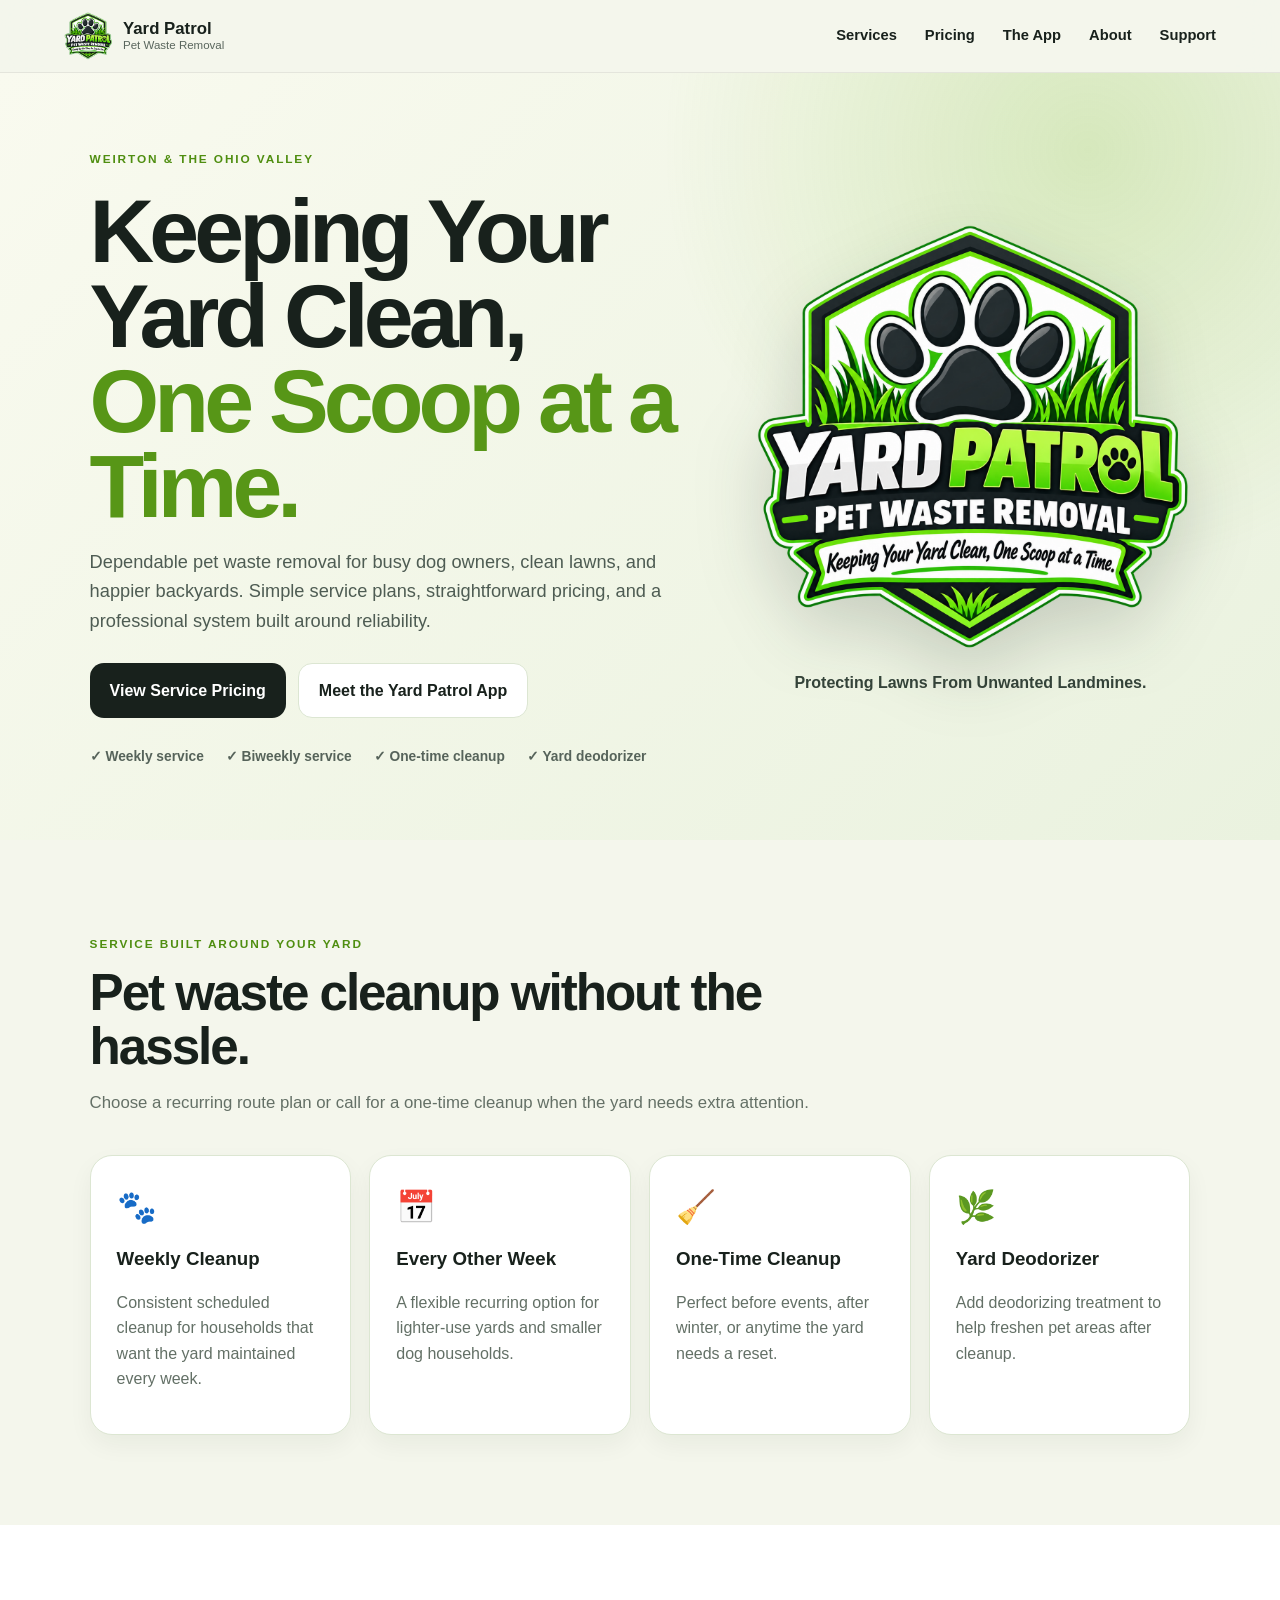
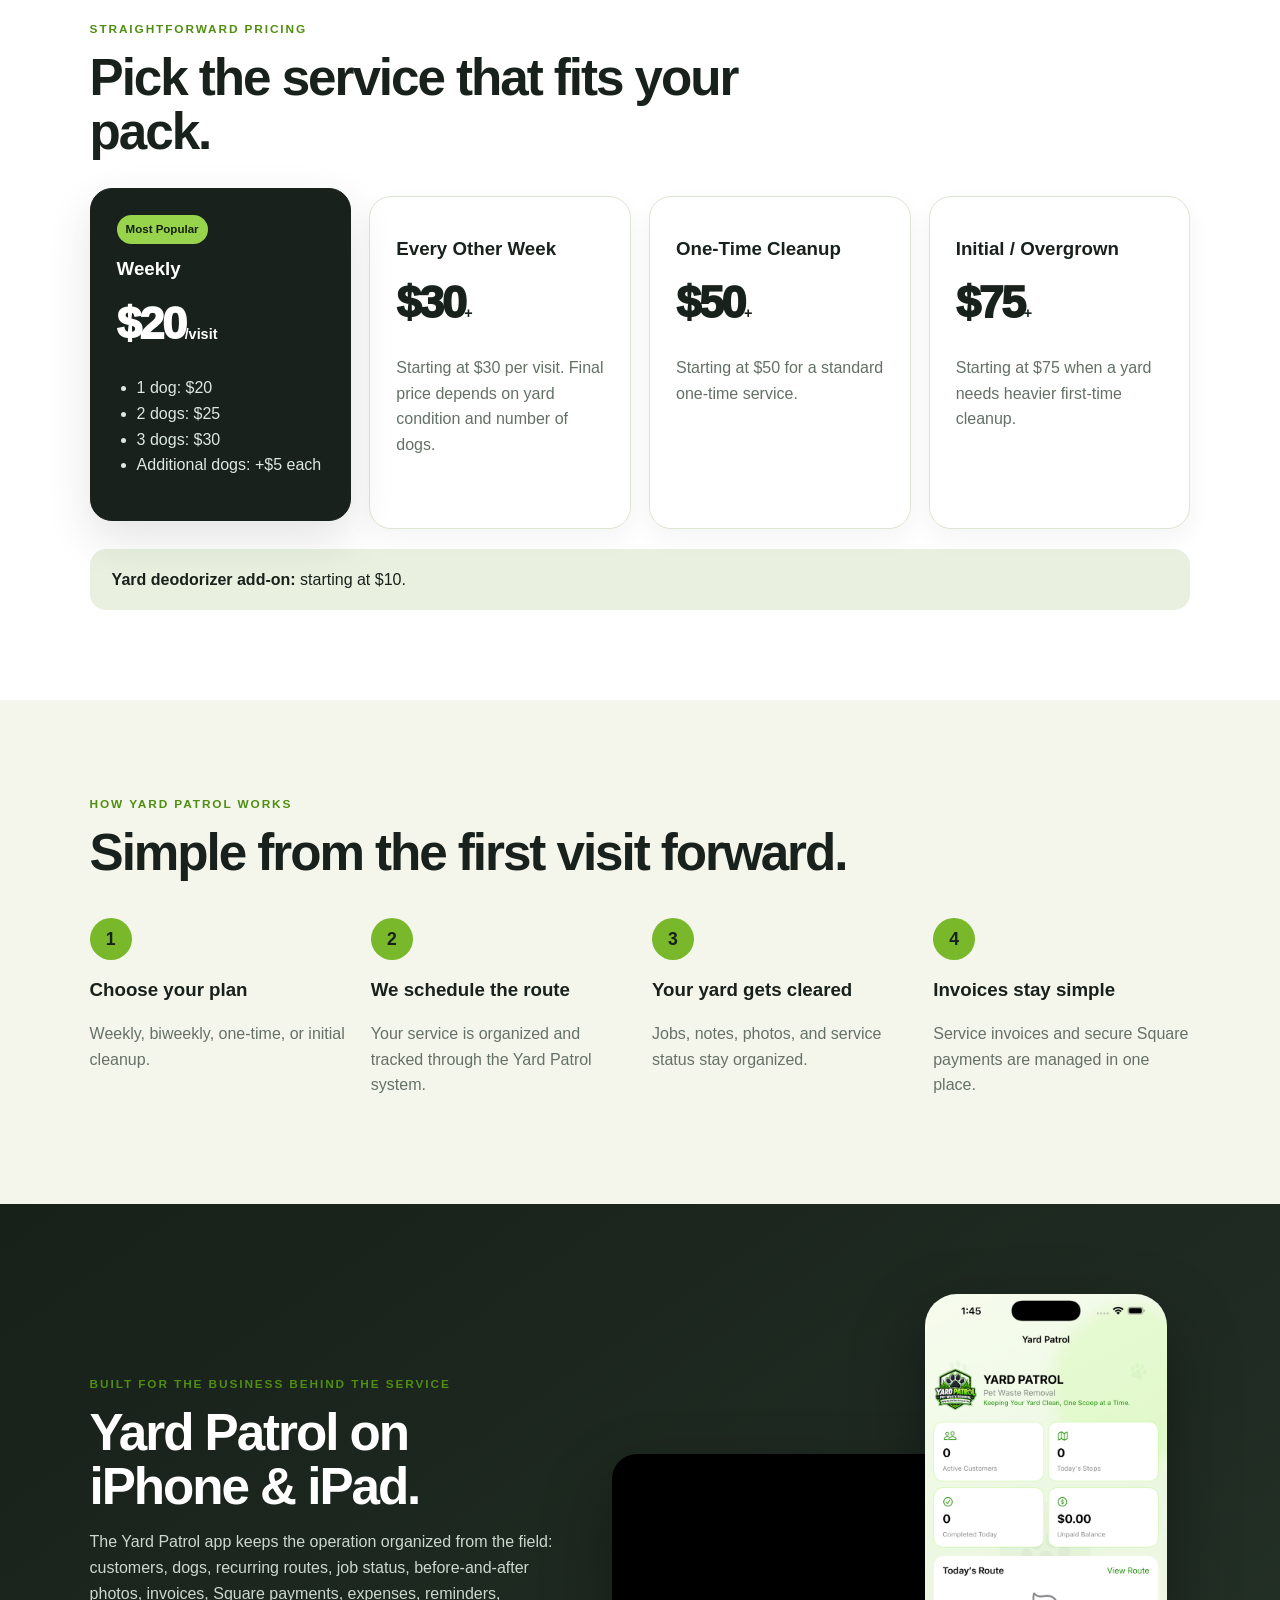
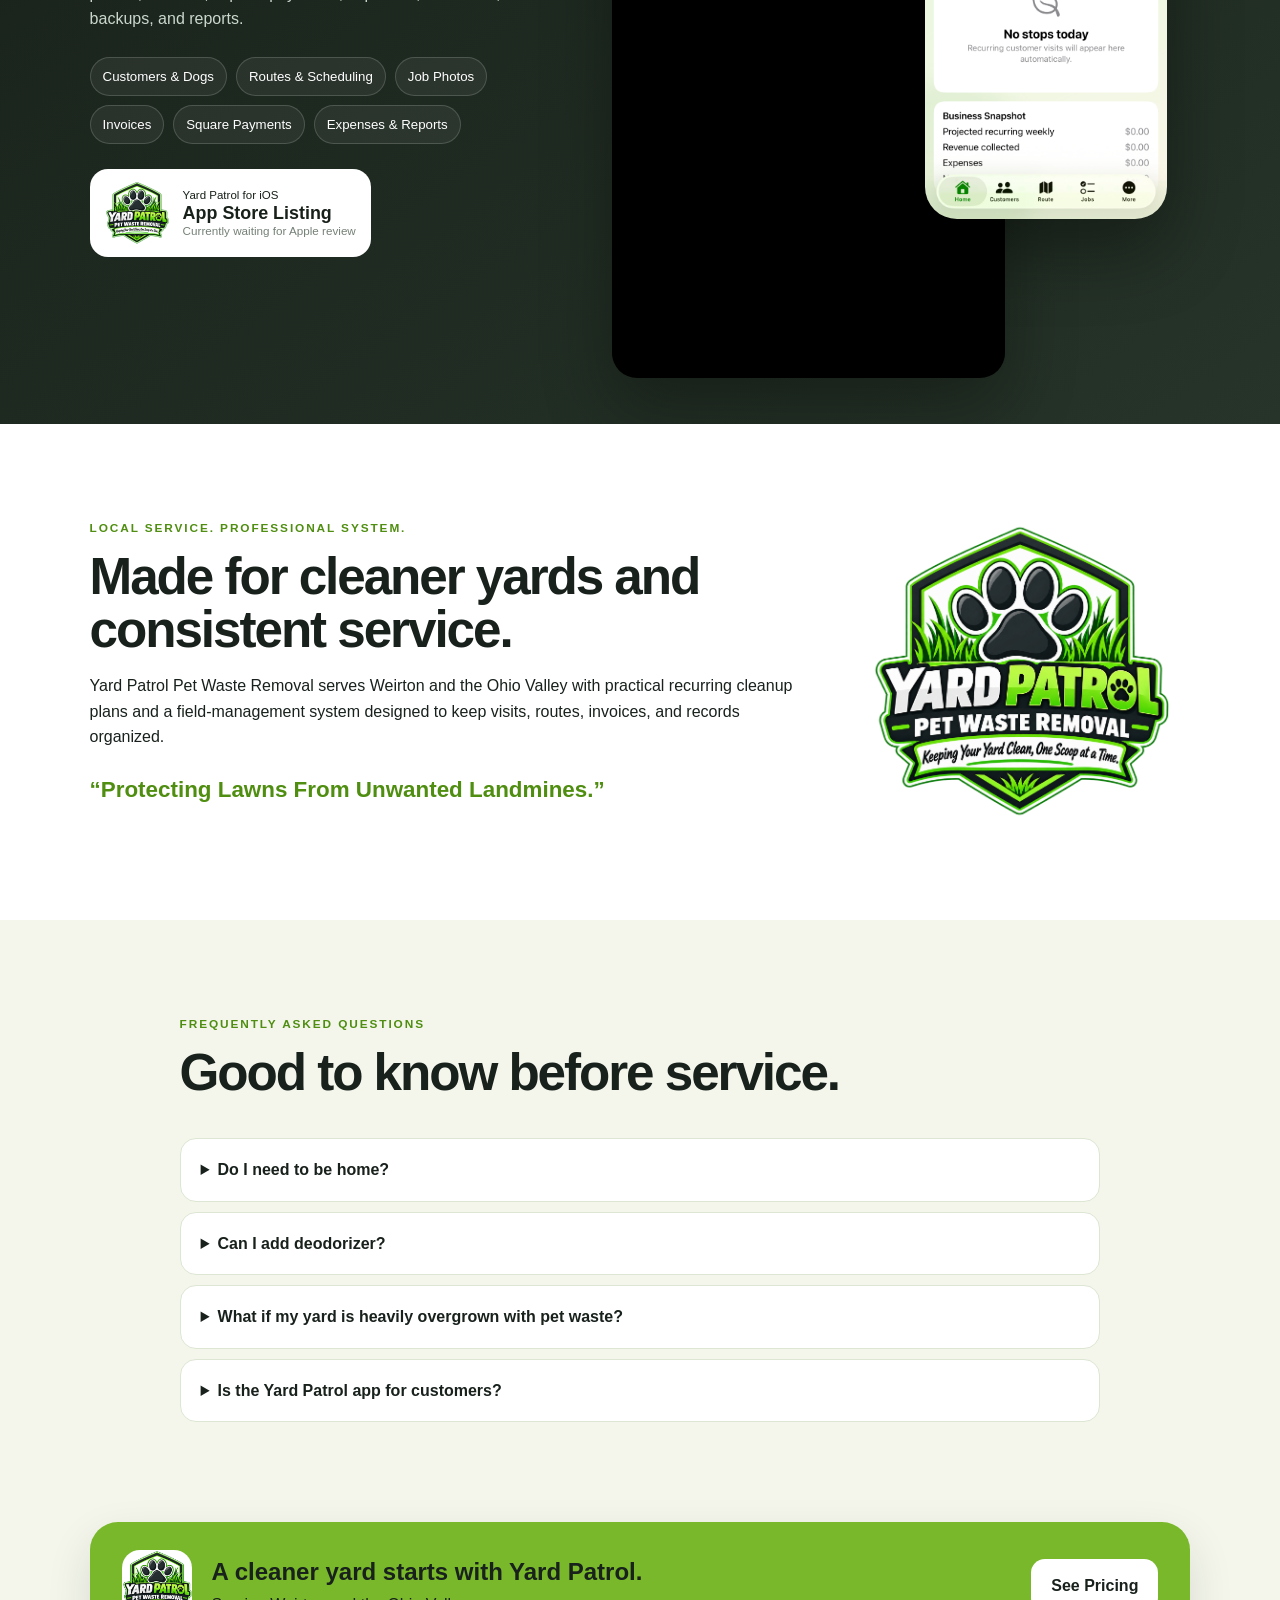
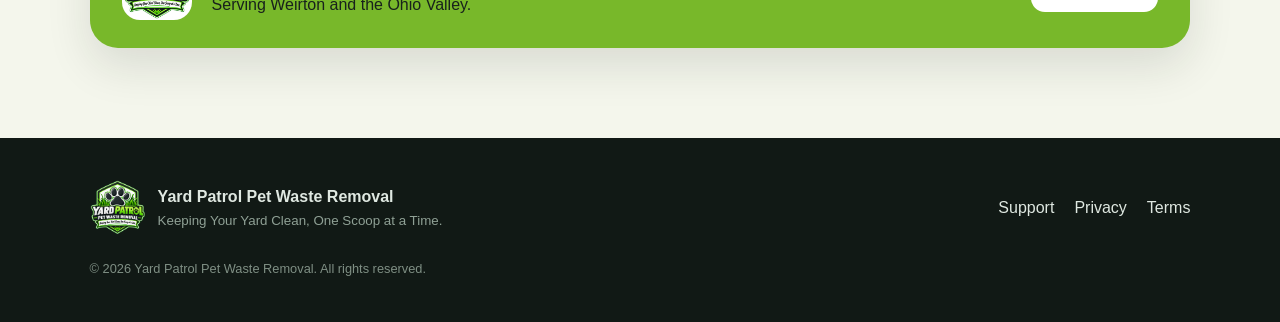
==== index.html @ f9ce93a6 "Launch Yard Patrol website" ====
<!doctype html>
<html lang="en"><head><meta charset="utf-8"><meta name="viewport" content="width=device-width,initial-scale=1"><title>Yard Patrol Pet Waste Removal | Weirton & Ohio Valley</title><meta name="description" content="Yard Patrol Pet Waste Removal keeps yards clean with dependable weekly, biweekly, one-time, and initial cleanup service in Weirton and the Ohio Valley."><link rel="icon" href="assets/app-icon.png"><link rel="stylesheet" href="styles.css"></head>
<body><header class="site-header"><a class="brand" href="#top"><img src="assets/yardpatrol-logo.png" alt="Yard Patrol logo"><span><strong>Yard Patrol</strong><small>Pet Waste Removal</small></span></a><button class="nav-toggle" aria-label="Open menu">☰</button><nav><a href="#services">Services</a><a href="#pricing">Pricing</a><a href="#app">The App</a><a href="#about">About</a><a href="support.html">Support</a></nav></header>
<main id="top"><section class="hero"><div class="hero-copy"><span class="eyebrow">Weirton & the Ohio Valley</span><h1>Keeping Your Yard Clean, <em>One Scoop at a Time.</em></h1><p>Dependable pet waste removal for busy dog owners, clean lawns, and happier backyards. Simple service plans, straightforward pricing, and a professional system built around reliability.</p><div class="hero-actions"><a class="btn primary" href="#pricing">View Service Pricing</a><a class="btn secondary" href="#app">Meet the Yard Patrol App</a></div><div class="trust-row"><span>✓ Weekly service</span><span>✓ Biweekly service</span><span>✓ One-time cleanup</span><span>✓ Yard deodorizer</span></div></div><div class="hero-mark"><img src="assets/yardpatrol-logo.png" alt="Yard Patrol shield logo"><span>Protecting Lawns From Unwanted Landmines.</span></div></section>
<section id="services" class="section"><div class="section-head"><span class="eyebrow">Service built around your yard</span><h2>Pet waste cleanup without the hassle.</h2><p>Choose a recurring route plan or call for a one-time cleanup when the yard needs extra attention.</p></div><div class="card-grid four"><article class="card"><div class="icon">🐾</div><h3>Weekly Cleanup</h3><p>Consistent scheduled cleanup for households that want the yard maintained every week.</p></article><article class="card"><div class="icon">📅</div><h3>Every Other Week</h3><p>A flexible recurring option for lighter-use yards and smaller dog households.</p></article><article class="card"><div class="icon">🧹</div><h3>One-Time Cleanup</h3><p>Perfect before events, after winter, or anytime the yard needs a reset.</p></article><article class="card"><div class="icon">🌿</div><h3>Yard Deodorizer</h3><p>Add deodorizing treatment to help freshen pet areas after cleanup.</p></article></div></section>
<section id="pricing" class="section alt"><div class="section-head"><span class="eyebrow">Straightforward pricing</span><h2>Pick the service that fits your pack.</h2></div><div class="pricing-grid"><article class="price-card featured"><span class="badge">Most Popular</span><h3>Weekly</h3><div class="price">$20<span>/visit</span></div><ul><li>1 dog: $20</li><li>2 dogs: $25</li><li>3 dogs: $30</li><li>Additional dogs: +$5 each</li></ul></article><article class="price-card"><h3>Every Other Week</h3><div class="price">$30<span>+</span></div><p>Starting at $30 per visit. Final price depends on yard condition and number of dogs.</p></article><article class="price-card"><h3>One-Time Cleanup</h3><div class="price">$50<span>+</span></div><p>Starting at $50 for a standard one-time service.</p></article><article class="price-card"><h3>Initial / Overgrown</h3><div class="price">$75<span>+</span></div><p>Starting at $75 when a yard needs heavier first-time cleanup.</p></article></div><div class="addon"><strong>Yard deodorizer add-on:</strong> starting at $10.</div></section>
<section class="section process"><div class="section-head"><span class="eyebrow">How Yard Patrol works</span><h2>Simple from the first visit forward.</h2></div><div class="steps"><div><b>1</b><h3>Choose your plan</h3><p>Weekly, biweekly, one-time, or initial cleanup.</p></div><div><b>2</b><h3>We schedule the route</h3><p>Your service is organized and tracked through the Yard Patrol system.</p></div><div><b>3</b><h3>Your yard gets cleared</h3><p>Jobs, notes, photos, and service status stay organized.</p></div><div><b>4</b><h3>Invoices stay simple</h3><p>Service invoices and secure Square payments are managed in one place.</p></div></div></section>
<section id="app" class="section app-section"><div class="app-copy"><span class="eyebrow">Built for the business behind the service</span><h2>Yard Patrol on iPhone & iPad.</h2><p>The Yard Patrol app keeps the operation organized from the field: customers, dogs, recurring routes, job status, before-and-after photos, invoices, Square payments, expenses, reminders, backups, and reports.</p><div class="feature-pills"><span>Customers & Dogs</span><span>Routes & Scheduling</span><span>Job Photos</span><span>Invoices</span><span>Square Payments</span><span>Expenses & Reports</span></div><a class="app-store-card" href="https://apps.apple.com/app/id6816334689" target="_blank" rel="noopener"><img src="assets/app-icon.png" alt="Yard Patrol app icon"><span><small>Yard Patrol for iOS</small><strong>App Store Listing</strong><em>Currently waiting for Apple review</em></span></a></div><div class="screens"><img class="phone-shot" src="assets/app-iphone.png" alt="Yard Patrol iPhone app screenshot"><img class="ipad-shot" src="assets/app-ipad.png" alt="Yard Patrol iPad app screenshot"></div></section>
<section id="about" class="section alt about"><div><span class="eyebrow">Local service. Professional system.</span><h2>Made for cleaner yards and consistent service.</h2><p>Yard Patrol Pet Waste Removal serves Weirton and the Ohio Valley with practical recurring cleanup plans and a field-management system designed to keep visits, routes, invoices, and records organized.</p><p class="quote">“Protecting Lawns From Unwanted Landmines.”</p></div><img src="assets/yardpatrol-logo.png" alt="Yard Patrol badge"></section>
<section class="section faq"><div class="section-head"><span class="eyebrow">Frequently asked questions</span><h2>Good to know before service.</h2></div><details><summary>Do I need to be home?</summary><p>No. As long as the service area is safely accessible, recurring cleanup can be completed without you being home.</p></details><details><summary>Can I add deodorizer?</summary><p>Yes. Yard deodorizer starts at $10 and can be added to a cleanup visit.</p></details><details><summary>What if my yard is heavily overgrown with pet waste?</summary><p>Initial and overgrown cleanups start at $75. Pricing can vary with yard size, number of dogs, and buildup.</p></details><details><summary>Is the Yard Patrol app for customers?</summary><p>The current app is the business management system used to run Yard Patrol operations. Public App Store availability is pending Apple review.</p></details></section>
<section class="cta"><img src="assets/app-icon.png" alt=""><div><h2>A cleaner yard starts with Yard Patrol.</h2><p>Serving Weirton and the Ohio Valley.</p></div><a class="btn light" href="#pricing">See Pricing</a></section></main>
<footer><div><img src="assets/yardpatrol-logo.png" alt=""><span><strong>Yard Patrol Pet Waste Removal</strong><small>Keeping Your Yard Clean, One Scoop at a Time.</small></span></div><nav><a href="support.html">Support</a><a href="privacy.html">Privacy</a><a href="terms.html">Terms</a></nav><p>© 2026 Yard Patrol Pet Waste Removal. All rights reserved.</p></footer><script src="app.js"></script></body></html>
---- styles.css ----
:root{--green:#78b82a;--green2:#98d34c;--dark:#18211c;--charcoal:#253029;--cream:#f4f6ec;--soft:#e9f0df;--white:#fff;--line:#dce6d2;--shadow:0 18px 45px rgba(24,33,28,.12);--radius:22px}*{box-sizing:border-box}html{scroll-behavior:smooth}body{margin:0;background:var(--cream);color:var(--dark);font:16px/1.6 -apple-system,BlinkMacSystemFont,"Segoe UI",sans-serif}a{color:inherit;text-decoration:none}img{max-width:100%;display:block}
.site-header{position:sticky;top:0;z-index:50;display:flex;align-items:center;justify-content:space-between;padding:12px clamp(18px,5vw,72px);background:rgba(244,246,236,.92);backdrop-filter:blur(18px);border-bottom:1px solid rgba(37,48,41,.08)}.brand{display:flex;align-items:center;gap:11px}.brand img{width:48px;height:48px;border-radius:13px}.brand span{display:grid;line-height:1.1}.brand strong{font-size:1.05rem}.brand small{font-size:.72rem;color:#59665d}.site-header nav{display:flex;gap:28px;font-weight:700;font-size:.92rem}.site-header nav a:hover{color:#4f8e10}.nav-toggle{display:none;border:0;background:none;font-size:1.5rem}
.hero{min-height:76vh;display:grid;grid-template-columns:1.2fr .8fr;align-items:center;gap:60px;padding:72px clamp(22px,7vw,110px);background:radial-gradient(circle at 85% 10%,rgba(120,184,42,.22),transparent 33%),linear-gradient(135deg,#f9faef,#eaf2df)}.hero h1{font-size:clamp(3rem,7vw,6rem);line-height:.95;letter-spacing:-.055em;margin:.2em 0}.hero h1 em{display:block;color:#579617;font-style:normal}.hero p{font-size:1.14rem;max-width:720px;color:#4e5c53}.eyebrow{text-transform:uppercase;letter-spacing:.16em;font-size:.74rem;font-weight:900;color:#4f8e10}.hero-actions{display:flex;flex-wrap:wrap;gap:12px;margin:28px 0}.btn{display:inline-flex;align-items:center;justify-content:center;padding:14px 20px;border-radius:14px;font-weight:850}.btn.primary{background:var(--dark);color:#fff}.btn.secondary{background:#fff;border:1px solid var(--line)}.btn.light{background:#fff;color:var(--dark)}.trust-row{display:flex;flex-wrap:wrap;gap:10px 22px;font-size:.86rem;font-weight:700;color:#56635a}.hero-mark{display:grid;justify-items:center;text-align:center}.hero-mark img{max-width:440px;filter:drop-shadow(0 28px 34px rgba(24,33,28,.18))}.hero-mark span{margin-top:12px;font-weight:900;color:#35443a}
.section{padding:90px clamp(22px,7vw,110px)}.section.alt{background:#fff}.section-head{max-width:760px;margin-bottom:38px}.section h2{font-size:clamp(2.2rem,4vw,4rem);line-height:1.05;letter-spacing:-.04em;margin:.2em 0}.section-head p{color:#647066;font-size:1.05rem}.card-grid{display:grid;gap:18px}.card-grid.four{grid-template-columns:repeat(4,1fr)}.card,.price-card{background:#fff;border:1px solid var(--line);border-radius:var(--radius);padding:26px;box-shadow:0 10px 24px rgba(24,33,28,.05)}.icon{font-size:2rem}.card h3,.price-card h3{margin:.55em 0 .2em}.card p,.price-card p{color:#637066}.pricing-grid{display:grid;grid-template-columns:repeat(4,1fr);gap:18px}.price-card.featured{background:var(--dark);color:#fff;border-color:var(--dark);transform:translateY(-8px);box-shadow:var(--shadow)}.price-card.featured p,.price-card.featured li{color:#dce9df}.badge{display:inline-block;background:var(--green2);color:#14200e;padding:5px 9px;border-radius:999px;font-size:.72rem;font-weight:900}.price{font-size:2.8rem;font-weight:950;letter-spacing:-.05em}.price span{font-size:.9rem;font-weight:700;letter-spacing:0}.price-card ul{padding-left:20px}.addon{margin-top:20px;padding:18px 22px;background:var(--soft);border-radius:16px}
.steps{display:grid;grid-template-columns:repeat(4,1fr);gap:24px}.steps b{display:grid;place-items:center;width:42px;height:42px;background:var(--green);border-radius:50%;font-size:1.1rem}.steps h3{margin:.8em 0 .2em}.steps p{color:#657168}.app-section{display:grid;grid-template-columns:.9fr 1.1fr;gap:50px;align-items:center;background:linear-gradient(145deg,#172019,#263429);color:#fff;overflow:hidden}.app-section p{color:#cbd8ce}.feature-pills{display:flex;flex-wrap:wrap;gap:9px;margin:25px 0}.feature-pills span{padding:8px 12px;border:1px solid rgba(255,255,255,.16);border-radius:999px;background:rgba(255,255,255,.06);font-size:.83rem}.app-store-card{display:inline-flex;align-items:center;gap:14px;background:#fff;color:#172019;padding:12px 15px;border-radius:18px;max-width:370px}.app-store-card img{width:64px;border-radius:14px}.app-store-card span{display:grid;line-height:1.25}.app-store-card small{font-size:.72rem}.app-store-card strong{font-size:1.12rem}.app-store-card em{font-style:normal;color:#758077;font-size:.73rem}.screens{position:relative;min-height:640px}.phone-shot{position:absolute;width:42%;right:4%;top:0;border-radius:32px;box-shadow:0 30px 70px rgba(0,0,0,.38);z-index:2}.ipad-shot{position:absolute;width:68%;left:0;bottom:-7%;border-radius:25px;box-shadow:0 30px 70px rgba(0,0,0,.32)}.about{display:grid;grid-template-columns:1fr 320px;gap:55px;align-items:center}.about>div{max-width:760px}.about img{width:300px}.quote{font-size:1.4rem;font-weight:900;color:#4f8e10}.faq{max-width:1100px;margin:auto}.faq details{background:#fff;border:1px solid var(--line);border-radius:16px;padding:18px 20px;margin:10px 0}.faq summary{font-weight:850;cursor:pointer}.faq details p{color:#617066}.cta{margin:0 clamp(22px,7vw,110px) 90px;padding:28px 32px;background:var(--green);border-radius:28px;display:flex;align-items:center;gap:20px;box-shadow:var(--shadow)}.cta img{width:70px;border-radius:18px}.cta h2{margin:0}.cta p{margin:0}.cta .btn{margin-left:auto}
footer{background:#111915;color:#dfe8e1;padding:42px clamp(22px,7vw,110px);display:grid;grid-template-columns:1fr auto;gap:24px;align-items:center}footer>div{display:flex;align-items:center;gap:13px}footer img{width:55px;border-radius:14px}footer span{display:grid}footer small{color:#8fa095}footer nav{display:flex;gap:20px}footer p{grid-column:1/-1;color:#7f8f84;font-size:.8rem;margin:0}.page{min-height:70vh;padding:70px clamp(22px,7vw,110px)}.page .content{max-width:900px;background:#fff;border:1px solid var(--line);padding:32px;border-radius:24px}.page h1{font-size:clamp(2.5rem,5vw,4.5rem);line-height:1;margin:.2em 0 .5em}.page h2{margin-top:1.6em}.page li,.page p{color:#56645b}
@media(max-width:980px){.card-grid.four,.pricing-grid,.steps{grid-template-columns:repeat(2,1fr)}.hero,.app-section{grid-template-columns:1fr}.hero-mark img{max-width:330px}.screens{min-height:560px}.about{grid-template-columns:1fr}.about img{width:230px}.site-header nav{display:none;position:absolute;top:73px;left:14px;right:14px;flex-direction:column;background:#fff;padding:20px;border-radius:18px;box-shadow:var(--shadow)}.site-header nav.open{display:flex}.nav-toggle{display:block}}
@media(max-width:600px){.hero{padding-top:48px}.hero h1{font-size:3.4rem}.card-grid.four,.pricing-grid,.steps{grid-template-columns:1fr}.price-card.featured{transform:none}.section{padding:66px 20px}.screens{min-height:460px}.phone-shot{width:48%;right:0}.ipad-shot{width:82%;left:-10%}.cta{margin:0 20px 60px;align-items:flex-start;flex-wrap:wrap}.cta .btn{margin-left:0}.cta img{width:54px}footer{grid-template-columns:1fr}footer nav{flex-wrap:wrap}}
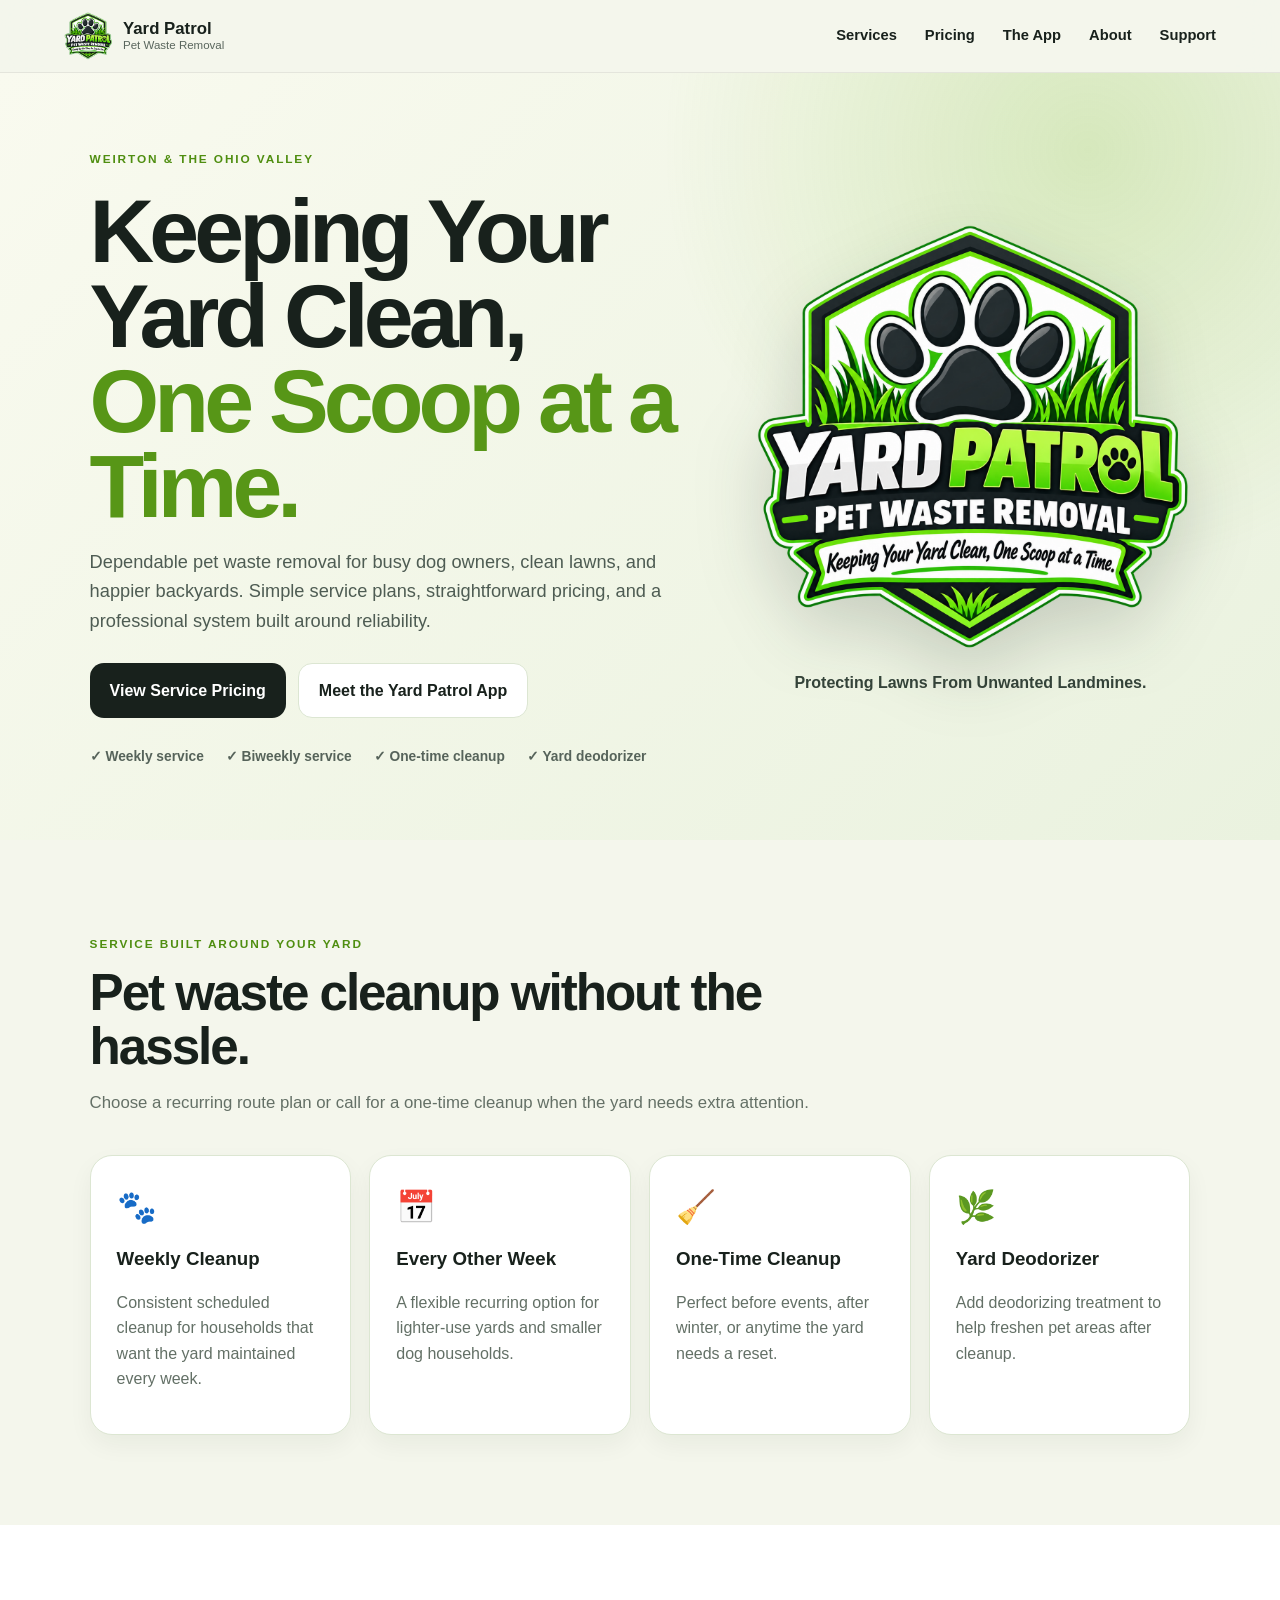
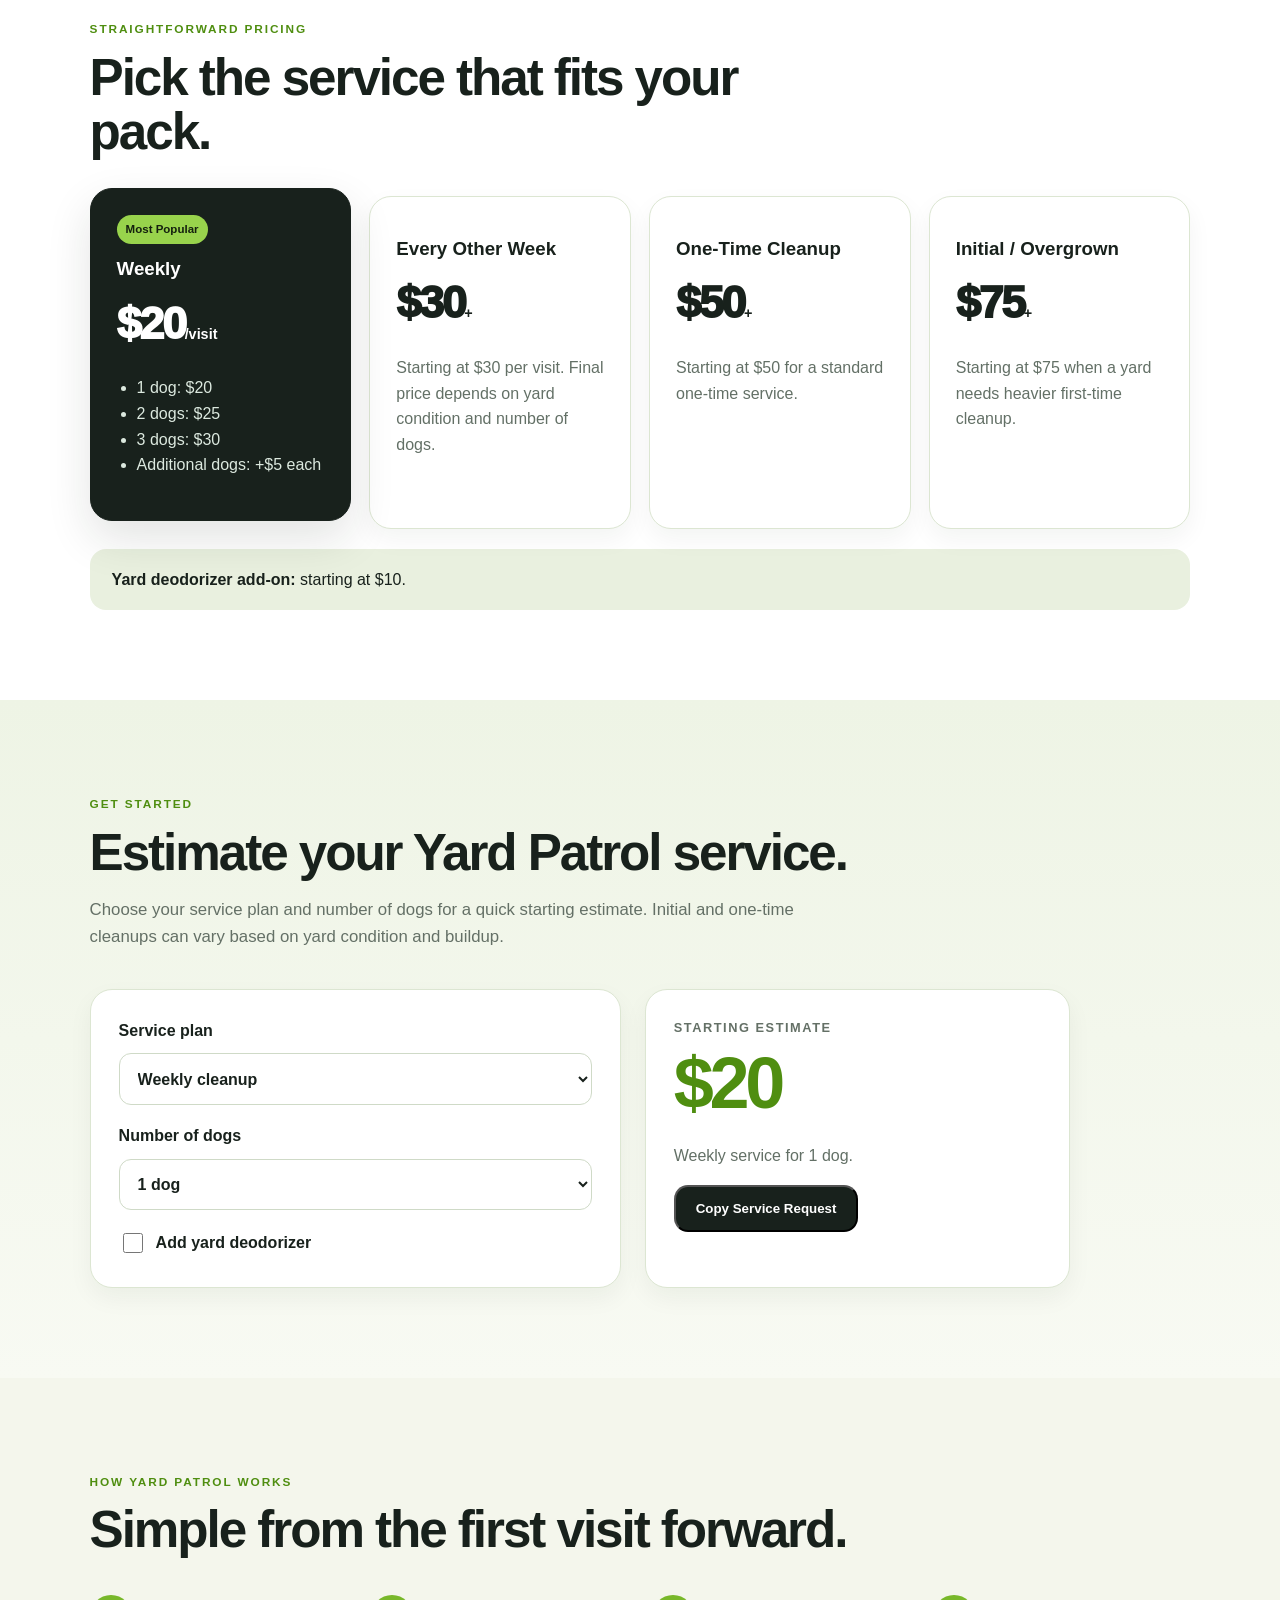
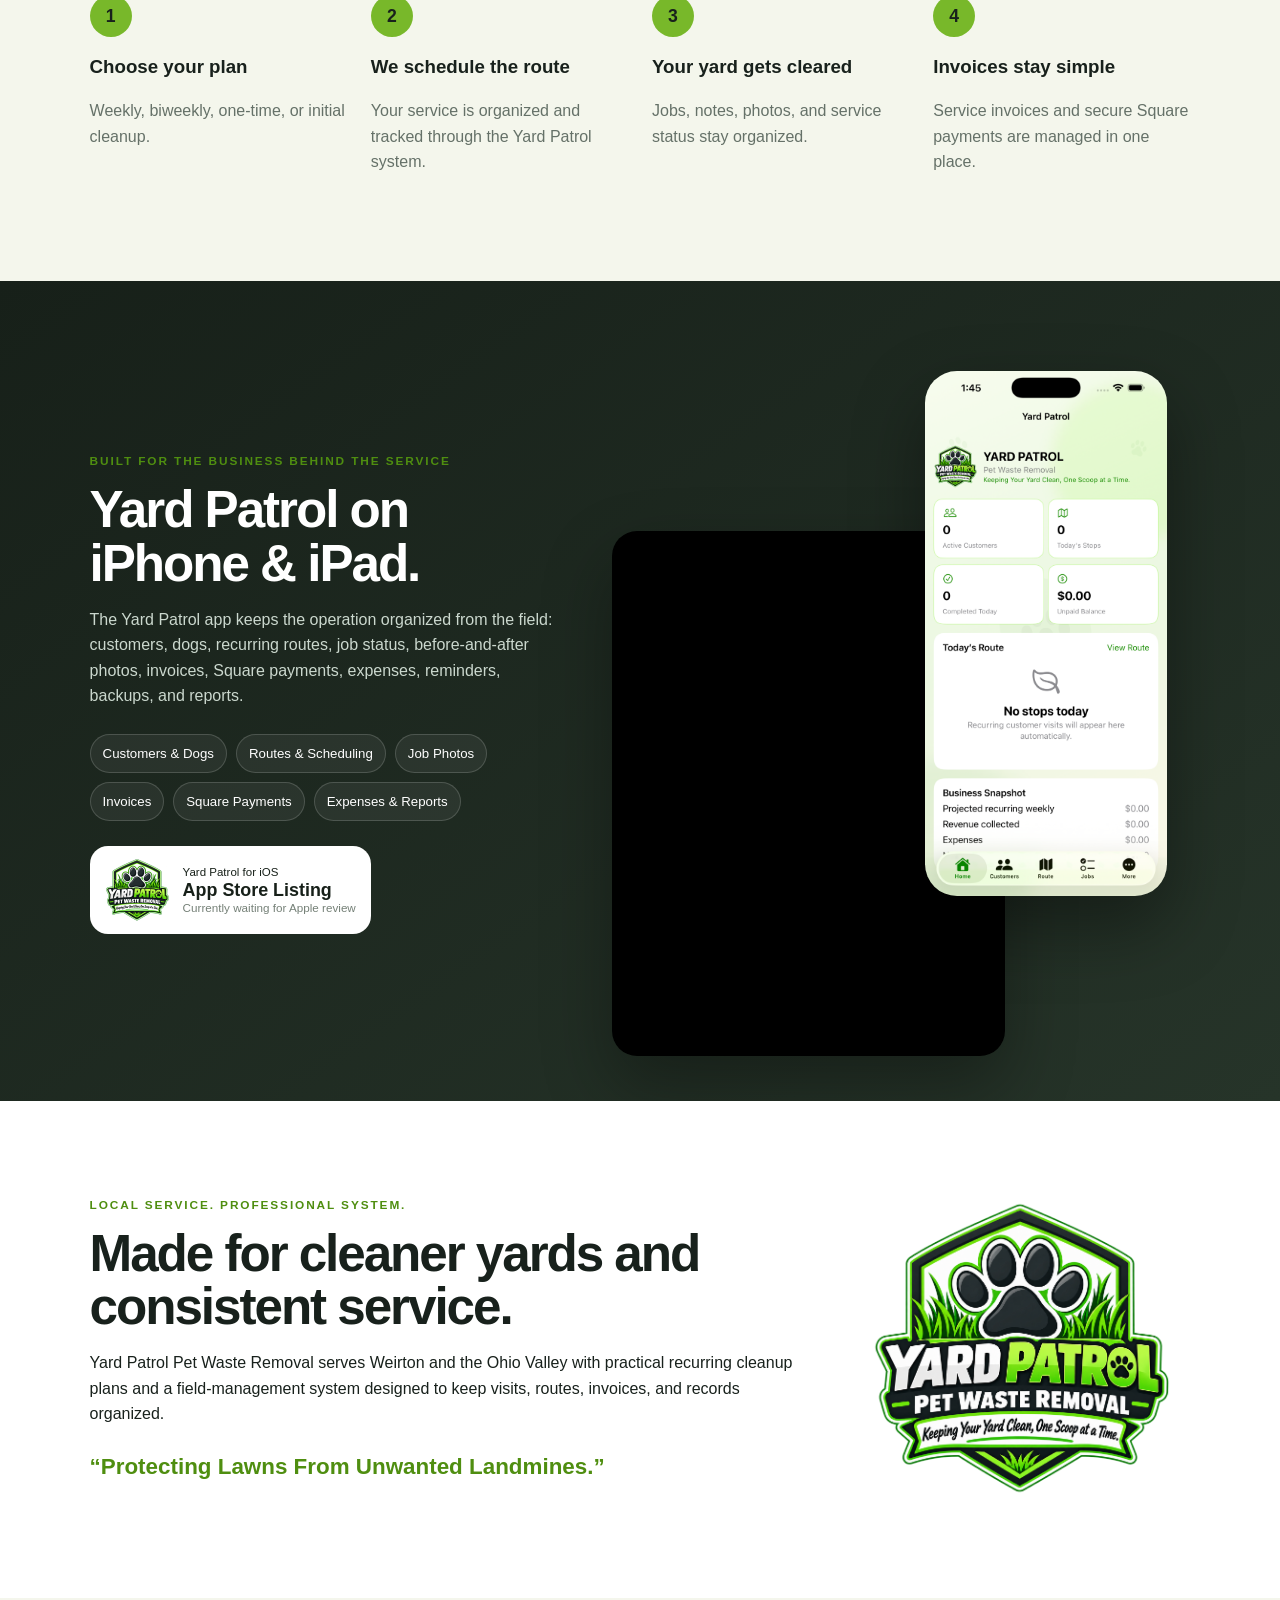
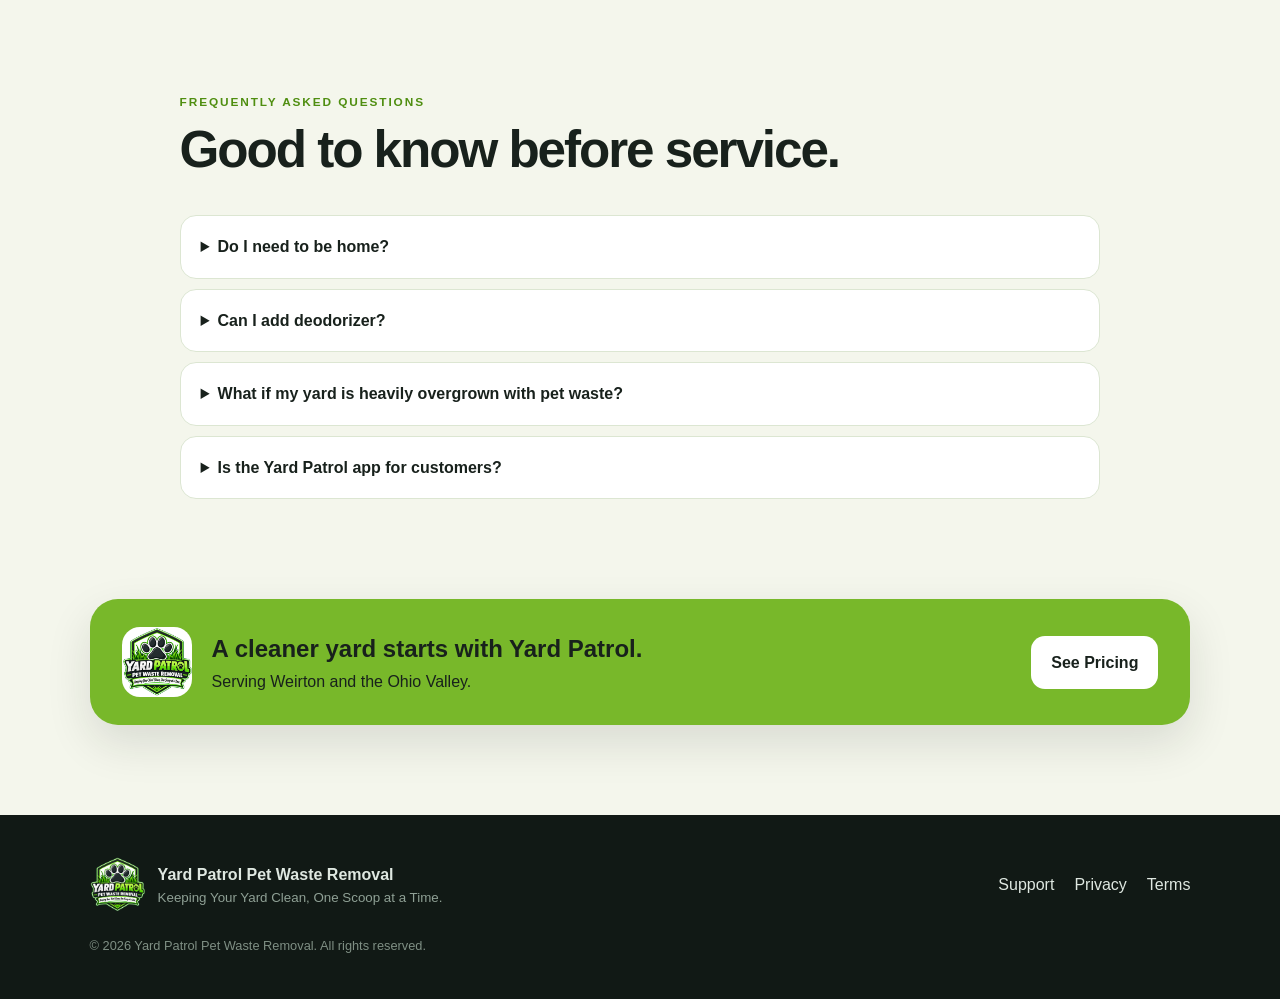
==== commit 0bb3d7bb: "Add service estimator and launch metadata" ====
--- a/index.html
+++ b/index.html
@@ -1,9 +1,10 @@
 <!doctype html>
-<html lang="en"><head><meta charset="utf-8"><meta name="viewport" content="width=device-width,initial-scale=1"><title>Yard Patrol Pet Waste Removal | Weirton & Ohio Valley</title><meta name="description" content="Yard Patrol Pet Waste Removal keeps yards clean with dependable weekly, biweekly, one-time, and initial cleanup service in Weirton and the Ohio Valley."><link rel="icon" href="assets/app-icon.png"><link rel="stylesheet" href="styles.css"></head>
+<html lang="en"><head><meta charset="utf-8"><meta name="viewport" content="width=device-width,initial-scale=1"><title>Yard Patrol Pet Waste Removal | Weirton & Ohio Valley</title><meta name="description" content="Yard Patrol Pet Waste Removal keeps yards clean with dependable weekly, biweekly, one-time, and initial cleanup service in Weirton and the Ohio Valley."><meta name="theme-color" content="#18211c"><meta name="apple-itunes-app" content="app-id=6816334689"><link rel="canonical" href="https://yardpatrol.app/"><meta property="og:type" content="website"><meta property="og:url" content="https://yardpatrol.app/"><meta property="og:title" content="Yard Patrol Pet Waste Removal"><meta property="og:description" content="Keeping Your Yard Clean, One Scoop at a Time. Pet waste removal serving Weirton and the Ohio Valley."><meta property="og:image" content="https://yardpatrol.app/assets/yardpatrol-logo.png"><meta name="twitter:card" content="summary_large_image"><meta name="twitter:title" content="Yard Patrol Pet Waste Removal"><meta name="twitter:description" content="Weekly, biweekly, one-time, and initial pet waste cleanup in Weirton and the Ohio Valley."><meta name="twitter:image" content="https://yardpatrol.app/assets/yardpatrol-logo.png"><link rel="icon" href="assets/app-icon.png"><link rel="apple-touch-icon" href="assets/app-icon.png"><link rel="stylesheet" href="styles.css"><script type="application/ld+json">{"@context":"https://schema.org","@type":"LocalBusiness","name":"Yard Patrol Pet Waste Removal","url":"https://yardpatrol.app/","image":"https://yardpatrol.app/assets/yardpatrol-logo.png","description":"Pet waste removal service serving Weirton and the Ohio Valley.","areaServed":["Weirton, West Virginia","Ohio Valley"],"priceRange":"$20+"}</script></head>
 <body><header class="site-header"><a class="brand" href="#top"><img src="assets/yardpatrol-logo.png" alt="Yard Patrol logo"><span><strong>Yard Patrol</strong><small>Pet Waste Removal</small></span></a><button class="nav-toggle" aria-label="Open menu">☰</button><nav><a href="#services">Services</a><a href="#pricing">Pricing</a><a href="#app">The App</a><a href="#about">About</a><a href="support.html">Support</a></nav></header>
 <main id="top"><section class="hero"><div class="hero-copy"><span class="eyebrow">Weirton & the Ohio Valley</span><h1>Keeping Your Yard Clean, <em>One Scoop at a Time.</em></h1><p>Dependable pet waste removal for busy dog owners, clean lawns, and happier backyards. Simple service plans, straightforward pricing, and a professional system built around reliability.</p><div class="hero-actions"><a class="btn primary" href="#pricing">View Service Pricing</a><a class="btn secondary" href="#app">Meet the Yard Patrol App</a></div><div class="trust-row"><span>✓ Weekly service</span><span>✓ Biweekly service</span><span>✓ One-time cleanup</span><span>✓ Yard deodorizer</span></div></div><div class="hero-mark"><img src="assets/yardpatrol-logo.png" alt="Yard Patrol shield logo"><span>Protecting Lawns From Unwanted Landmines.</span></div></section>
 <section id="services" class="section"><div class="section-head"><span class="eyebrow">Service built around your yard</span><h2>Pet waste cleanup without the hassle.</h2><p>Choose a recurring route plan or call for a one-time cleanup when the yard needs extra attention.</p></div><div class="card-grid four"><article class="card"><div class="icon">🐾</div><h3>Weekly Cleanup</h3><p>Consistent scheduled cleanup for households that want the yard maintained every week.</p></article><article class="card"><div class="icon">📅</div><h3>Every Other Week</h3><p>A flexible recurring option for lighter-use yards and smaller dog households.</p></article><article class="card"><div class="icon">🧹</div><h3>One-Time Cleanup</h3><p>Perfect before events, after winter, or anytime the yard needs a reset.</p></article><article class="card"><div class="icon">🌿</div><h3>Yard Deodorizer</h3><p>Add deodorizing treatment to help freshen pet areas after cleanup.</p></article></div></section>
 <section id="pricing" class="section alt"><div class="section-head"><span class="eyebrow">Straightforward pricing</span><h2>Pick the service that fits your pack.</h2></div><div class="pricing-grid"><article class="price-card featured"><span class="badge">Most Popular</span><h3>Weekly</h3><div class="price">$20<span>/visit</span></div><ul><li>1 dog: $20</li><li>2 dogs: $25</li><li>3 dogs: $30</li><li>Additional dogs: +$5 each</li></ul></article><article class="price-card"><h3>Every Other Week</h3><div class="price">$30<span>+</span></div><p>Starting at $30 per visit. Final price depends on yard condition and number of dogs.</p></article><article class="price-card"><h3>One-Time Cleanup</h3><div class="price">$50<span>+</span></div><p>Starting at $50 for a standard one-time service.</p></article><article class="price-card"><h3>Initial / Overgrown</h3><div class="price">$75<span>+</span></div><p>Starting at $75 when a yard needs heavier first-time cleanup.</p></article></div><div class="addon"><strong>Yard deodorizer add-on:</strong> starting at $10.</div></section>
+<section id="get-started" class="section estimator"><div class="section-head"><span class="eyebrow">Get started</span><h2>Estimate your Yard Patrol service.</h2><p>Choose your service plan and number of dogs for a quick starting estimate. Initial and one-time cleanups can vary based on yard condition and buildup.</p></div><div class="estimate-wrap"><form id="estimate-form" class="estimate-form"><label>Service plan<select id="estimate-plan"><option value="weekly">Weekly cleanup</option><option value="biweekly">Every other week</option><option value="one-time">One-time cleanup</option><option value="initial">Initial / overgrown cleanup</option></select></label><label>Number of dogs<select id="estimate-dogs"><option value="1">1 dog</option><option value="2">2 dogs</option><option value="3">3 dogs</option><option value="4">4 dogs</option><option value="5">5 dogs</option><option value="6">6 dogs</option></select></label><label class="check-row"><input id="estimate-deodorizer" type="checkbox"> Add yard deodorizer</label></form><div class="estimate-result"><span>Starting estimate</span><strong id="estimate-price">$20</strong><p id="estimate-note">Weekly service for 1 dog.</p><button type="button" id="copy-estimate" class="btn primary">Copy Service Request</button><small id="copy-status" aria-live="polite"></small></div></div></section>
 <section class="section process"><div class="section-head"><span class="eyebrow">How Yard Patrol works</span><h2>Simple from the first visit forward.</h2></div><div class="steps"><div><b>1</b><h3>Choose your plan</h3><p>Weekly, biweekly, one-time, or initial cleanup.</p></div><div><b>2</b><h3>We schedule the route</h3><p>Your service is organized and tracked through the Yard Patrol system.</p></div><div><b>3</b><h3>Your yard gets cleared</h3><p>Jobs, notes, photos, and service status stay organized.</p></div><div><b>4</b><h3>Invoices stay simple</h3><p>Service invoices and secure Square payments are managed in one place.</p></div></div></section>
 <section id="app" class="section app-section"><div class="app-copy"><span class="eyebrow">Built for the business behind the service</span><h2>Yard Patrol on iPhone & iPad.</h2><p>The Yard Patrol app keeps the operation organized from the field: customers, dogs, recurring routes, job status, before-and-after photos, invoices, Square payments, expenses, reminders, backups, and reports.</p><div class="feature-pills"><span>Customers & Dogs</span><span>Routes & Scheduling</span><span>Job Photos</span><span>Invoices</span><span>Square Payments</span><span>Expenses & Reports</span></div><a class="app-store-card" href="https://apps.apple.com/app/id6816334689" target="_blank" rel="noopener"><img src="assets/app-icon.png" alt="Yard Patrol app icon"><span><small>Yard Patrol for iOS</small><strong>App Store Listing</strong><em>Currently waiting for Apple review</em></span></a></div><div class="screens"><img class="phone-shot" src="assets/app-iphone.png" alt="Yard Patrol iPhone app screenshot"><img class="ipad-shot" src="assets/app-ipad.png" alt="Yard Patrol iPad app screenshot"></div></section>
 <section id="about" class="section alt about"><div><span class="eyebrow">Local service. Professional system.</span><h2>Made for cleaner yards and consistent service.</h2><p>Yard Patrol Pet Waste Removal serves Weirton and the Ohio Valley with practical recurring cleanup plans and a field-management system designed to keep visits, routes, invoices, and records organized.</p><p class="quote">“Protecting Lawns From Unwanted Landmines.”</p></div><img src="assets/yardpatrol-logo.png" alt="Yard Patrol badge"></section>
--- a/styles.css
+++ b/styles.css
@@ -5,4 +5,6 @@
 .steps{display:grid;grid-template-columns:repeat(4,1fr);gap:24px}.steps b{display:grid;place-items:center;width:42px;height:42px;background:var(--green);border-radius:50%;font-size:1.1rem}.steps h3{margin:.8em 0 .2em}.steps p{color:#657168}.app-section{display:grid;grid-template-columns:.9fr 1.1fr;gap:50px;align-items:center;background:linear-gradient(145deg,#172019,#263429);color:#fff;overflow:hidden}.app-section p{color:#cbd8ce}.feature-pills{display:flex;flex-wrap:wrap;gap:9px;margin:25px 0}.feature-pills span{padding:8px 12px;border:1px solid rgba(255,255,255,.16);border-radius:999px;background:rgba(255,255,255,.06);font-size:.83rem}.app-store-card{display:inline-flex;align-items:center;gap:14px;background:#fff;color:#172019;padding:12px 15px;border-radius:18px;max-width:370px}.app-store-card img{width:64px;border-radius:14px}.app-store-card span{display:grid;line-height:1.25}.app-store-card small{font-size:.72rem}.app-store-card strong{font-size:1.12rem}.app-store-card em{font-style:normal;color:#758077;font-size:.73rem}.screens{position:relative;min-height:640px}.phone-shot{position:absolute;width:42%;right:4%;top:0;border-radius:32px;box-shadow:0 30px 70px rgba(0,0,0,.38);z-index:2}.ipad-shot{position:absolute;width:68%;left:0;bottom:-7%;border-radius:25px;box-shadow:0 30px 70px rgba(0,0,0,.32)}.about{display:grid;grid-template-columns:1fr 320px;gap:55px;align-items:center}.about>div{max-width:760px}.about img{width:300px}.quote{font-size:1.4rem;font-weight:900;color:#4f8e10}.faq{max-width:1100px;margin:auto}.faq details{background:#fff;border:1px solid var(--line);border-radius:16px;padding:18px 20px;margin:10px 0}.faq summary{font-weight:850;cursor:pointer}.faq details p{color:#617066}.cta{margin:0 clamp(22px,7vw,110px) 90px;padding:28px 32px;background:var(--green);border-radius:28px;display:flex;align-items:center;gap:20px;box-shadow:var(--shadow)}.cta img{width:70px;border-radius:18px}.cta h2{margin:0}.cta p{margin:0}.cta .btn{margin-left:auto}
 footer{background:#111915;color:#dfe8e1;padding:42px clamp(22px,7vw,110px);display:grid;grid-template-columns:1fr auto;gap:24px;align-items:center}footer>div{display:flex;align-items:center;gap:13px}footer img{width:55px;border-radius:14px}footer span{display:grid}footer small{color:#8fa095}footer nav{display:flex;gap:20px}footer p{grid-column:1/-1;color:#7f8f84;font-size:.8rem;margin:0}.page{min-height:70vh;padding:70px clamp(22px,7vw,110px)}.page .content{max-width:900px;background:#fff;border:1px solid var(--line);padding:32px;border-radius:24px}.page h1{font-size:clamp(2.5rem,5vw,4.5rem);line-height:1;margin:.2em 0 .5em}.page h2{margin-top:1.6em}.page li,.page p{color:#56645b}
 @media(max-width:980px){.card-grid.four,.pricing-grid,.steps{grid-template-columns:repeat(2,1fr)}.hero,.app-section{grid-template-columns:1fr}.hero-mark img{max-width:330px}.screens{min-height:560px}.about{grid-template-columns:1fr}.about img{width:230px}.site-header nav{display:none;position:absolute;top:73px;left:14px;right:14px;flex-direction:column;background:#fff;padding:20px;border-radius:18px;box-shadow:var(--shadow)}.site-header nav.open{display:flex}.nav-toggle{display:block}}
-@media(max-width:600px){.hero{padding-top:48px}.hero h1{font-size:3.4rem}.card-grid.four,.pricing-grid,.steps{grid-template-columns:1fr}.price-card.featured{transform:none}.section{padding:66px 20px}.screens{min-height:460px}.phone-shot{width:48%;right:0}.ipad-shot{width:82%;left:-10%}.cta{margin:0 20px 60px;align-items:flex-start;flex-wrap:wrap}.cta .btn{margin-left:0}.cta img{width:54px}footer{grid-template-columns:1fr}footer nav{flex-wrap:wrap}}+@media(max-width:600px){.hero{padding-top:48px}.hero h1{font-size:3.4rem}.card-grid.four,.pricing-grid,.steps{grid-template-columns:1fr}.price-card.featured{transform:none}.section{padding:66px 20px}.screens{min-height:460px}.phone-shot{width:48%;right:0}.ipad-shot{width:82%;left:-10%}.cta{margin:0 20px 60px;align-items:flex-start;flex-wrap:wrap}.cta .btn{margin-left:0}.cta img{width:54px}footer{grid-template-columns:1fr}footer nav{flex-wrap:wrap}}
+.estimator{background:linear-gradient(180deg,#eef4e5,#f8faF3)}.estimate-wrap{display:grid;grid-template-columns:1fr .8fr;gap:24px;max-width:980px}.estimate-form,.estimate-result{background:#fff;border:1px solid var(--line);border-radius:var(--radius);padding:28px;box-shadow:0 10px 24px rgba(24,33,28,.05)}.estimate-form{display:grid;gap:18px}.estimate-form label{display:grid;gap:8px;font-weight:850}.estimate-form select{width:100%;padding:14px;border-radius:12px;border:1px solid #cfdac7;background:#fff;font:inherit;color:var(--dark)}.estimate-form .check-row{display:flex;grid-template-columns:none;align-items:center;gap:10px;font-weight:750}.estimate-form .check-row input{width:20px;height:20px;accent-color:var(--green)}.estimate-result{display:flex;flex-direction:column;justify-content:center;align-items:flex-start}.estimate-result>span{font-size:.8rem;text-transform:uppercase;letter-spacing:.12em;font-weight:900;color:#647066}.estimate-result strong{font-size:4.5rem;line-height:1;margin:.12em 0;color:#4f8e10;letter-spacing:-.06em}.estimate-result p{color:#637066}.estimate-result small{min-height:1.4em;margin-top:8px;color:#4f8e10;font-weight:750}
+@media(max-width:760px){.estimate-wrap{grid-template-columns:1fr}.estimate-result strong{font-size:3.8rem}}
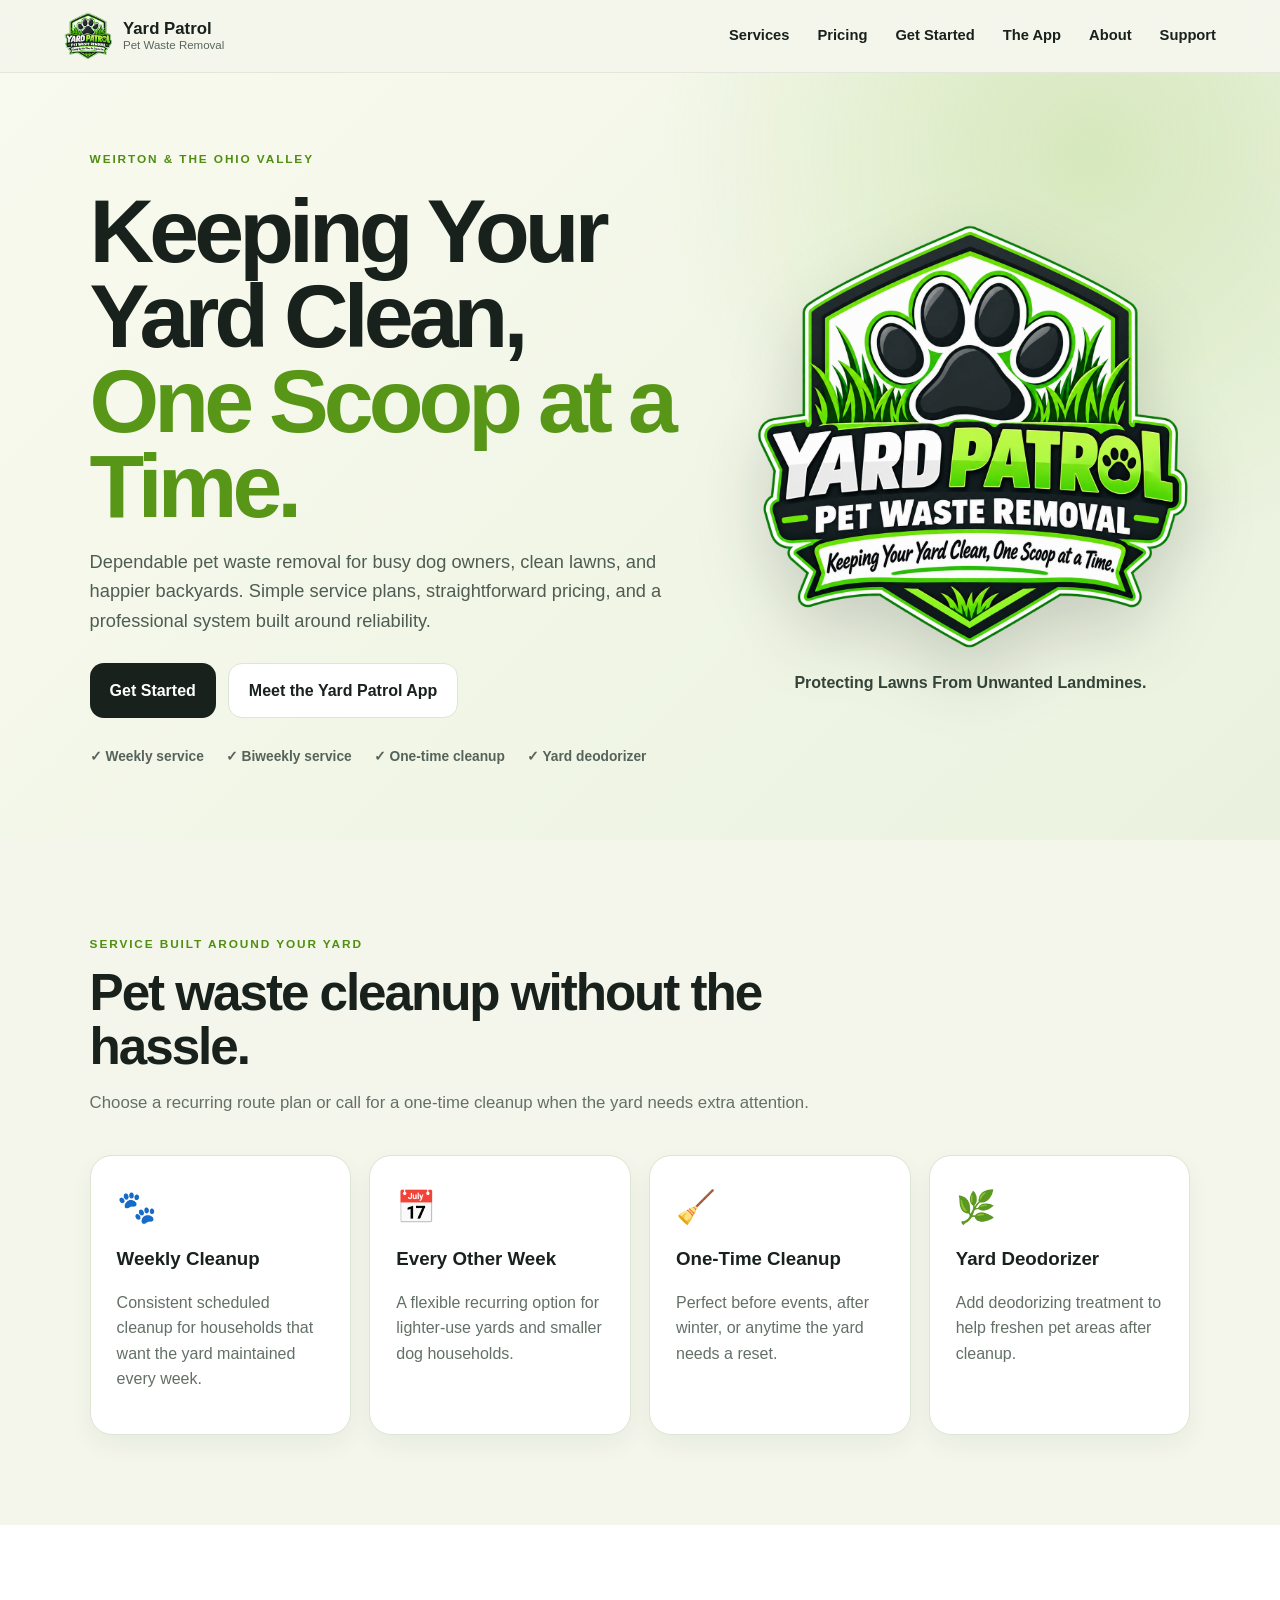
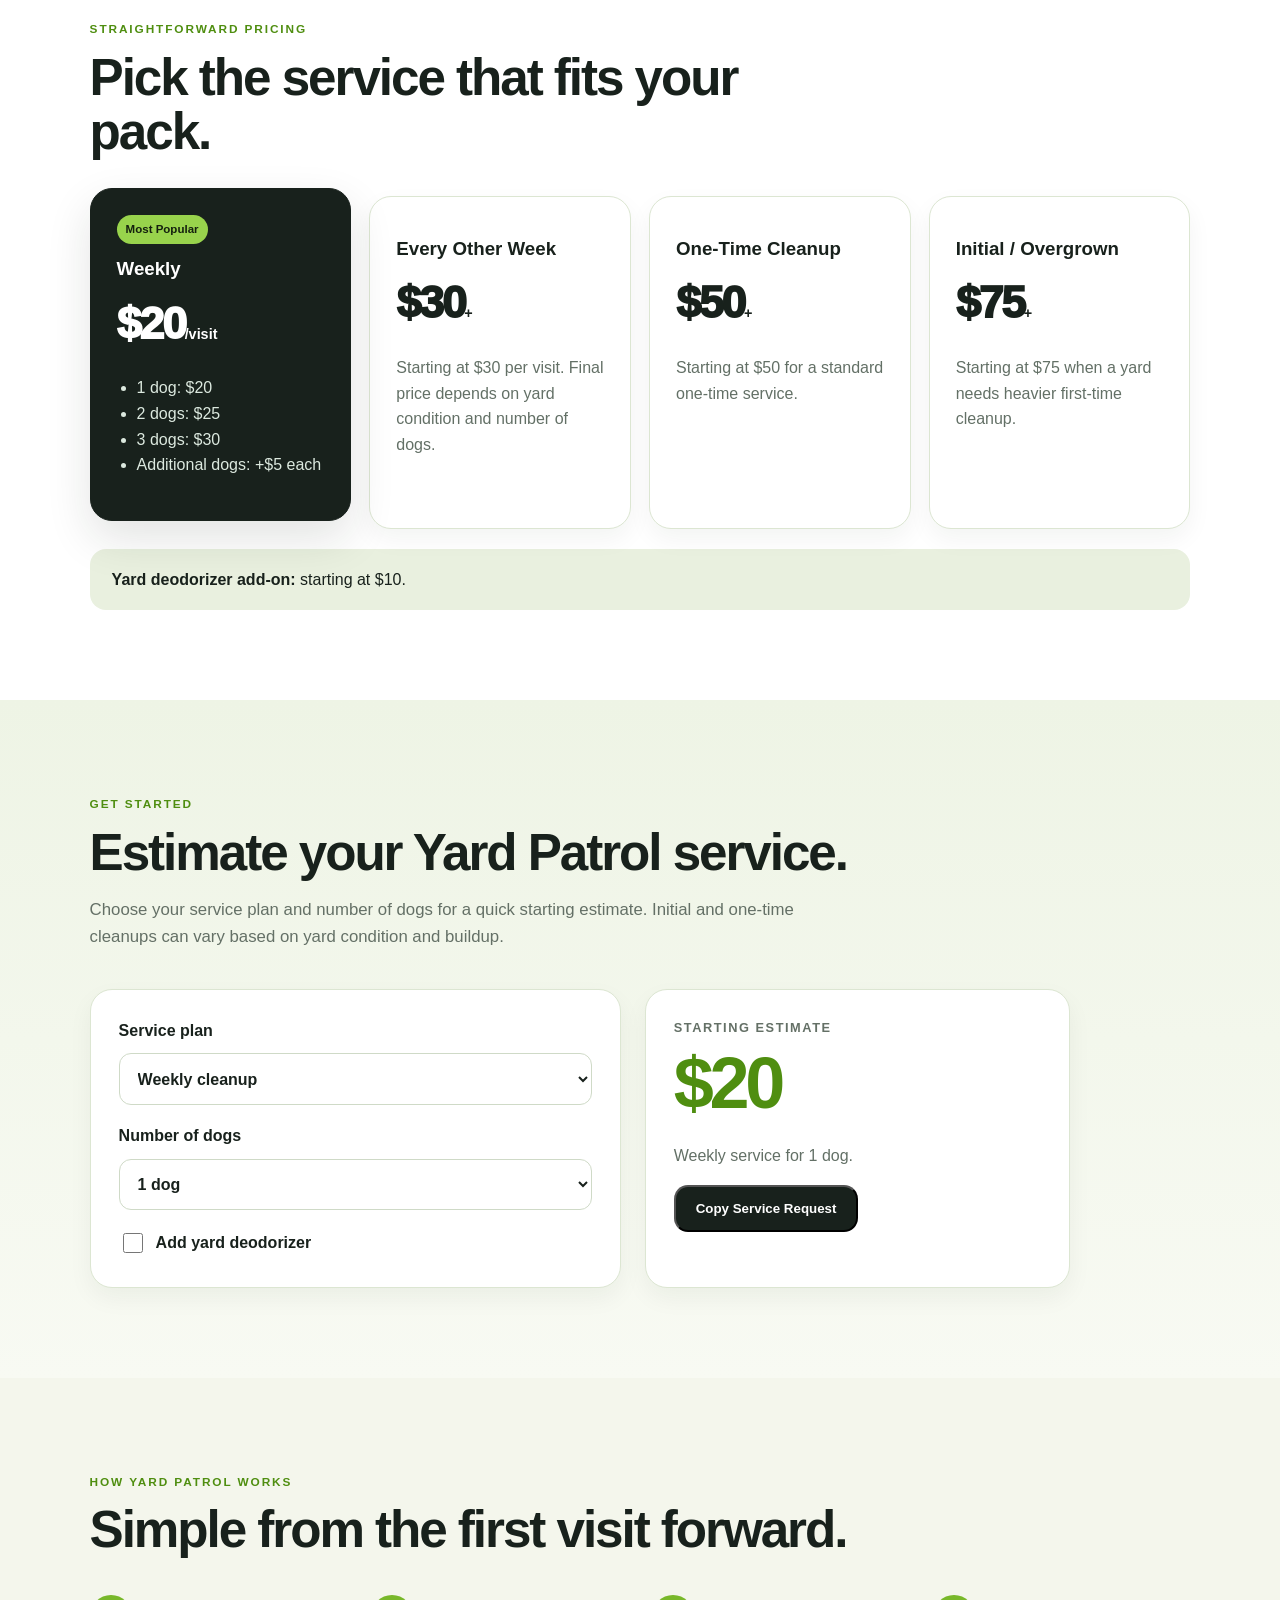
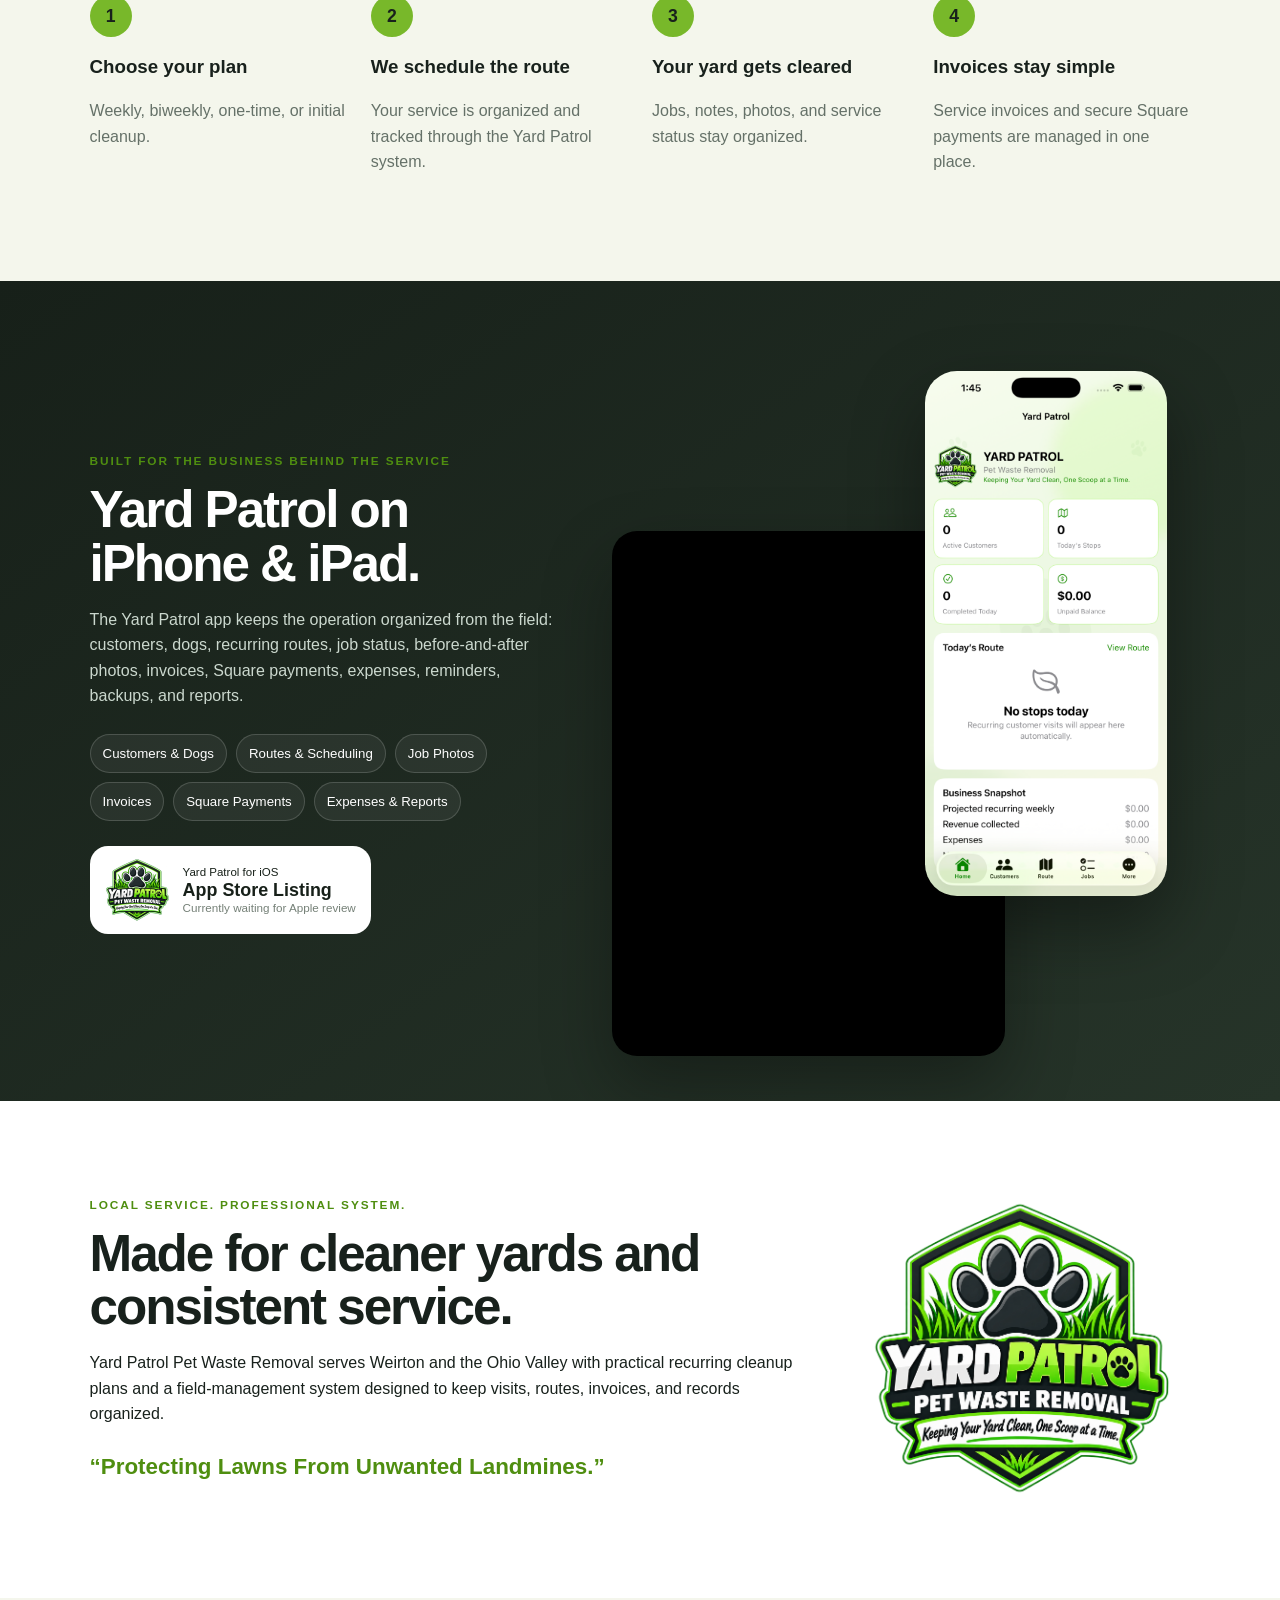
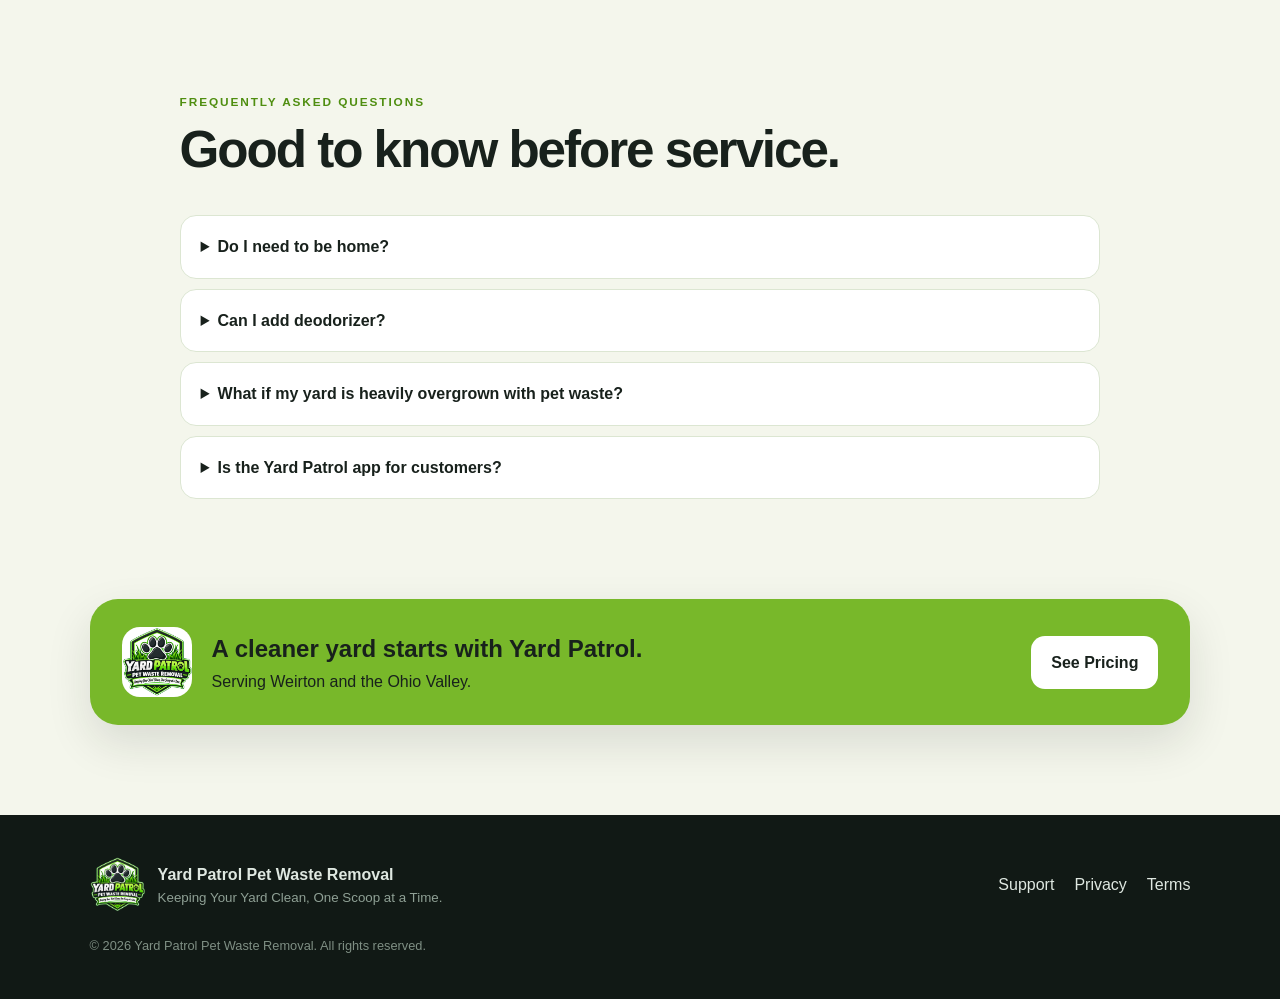
==== commit 05400986: "Make Get Started the primary website action" ====
--- a/index.html
+++ b/index.html
@@ -1,7 +1,7 @@
 <!doctype html>
 <html lang="en"><head><meta charset="utf-8"><meta name="viewport" content="width=device-width,initial-scale=1"><title>Yard Patrol Pet Waste Removal | Weirton & Ohio Valley</title><meta name="description" content="Yard Patrol Pet Waste Removal keeps yards clean with dependable weekly, biweekly, one-time, and initial cleanup service in Weirton and the Ohio Valley."><meta name="theme-color" content="#18211c"><meta name="apple-itunes-app" content="app-id=6816334689"><link rel="canonical" href="https://yardpatrol.app/"><meta property="og:type" content="website"><meta property="og:url" content="https://yardpatrol.app/"><meta property="og:title" content="Yard Patrol Pet Waste Removal"><meta property="og:description" content="Keeping Your Yard Clean, One Scoop at a Time. Pet waste removal serving Weirton and the Ohio Valley."><meta property="og:image" content="https://yardpatrol.app/assets/yardpatrol-logo.png"><meta name="twitter:card" content="summary_large_image"><meta name="twitter:title" content="Yard Patrol Pet Waste Removal"><meta name="twitter:description" content="Weekly, biweekly, one-time, and initial pet waste cleanup in Weirton and the Ohio Valley."><meta name="twitter:image" content="https://yardpatrol.app/assets/yardpatrol-logo.png"><link rel="icon" href="assets/app-icon.png"><link rel="apple-touch-icon" href="assets/app-icon.png"><link rel="stylesheet" href="styles.css"><script type="application/ld+json">{"@context":"https://schema.org","@type":"LocalBusiness","name":"Yard Patrol Pet Waste Removal","url":"https://yardpatrol.app/","image":"https://yardpatrol.app/assets/yardpatrol-logo.png","description":"Pet waste removal service serving Weirton and the Ohio Valley.","areaServed":["Weirton, West Virginia","Ohio Valley"],"priceRange":"$20+"}</script></head>
-<body><header class="site-header"><a class="brand" href="#top"><img src="assets/yardpatrol-logo.png" alt="Yard Patrol logo"><span><strong>Yard Patrol</strong><small>Pet Waste Removal</small></span></a><button class="nav-toggle" aria-label="Open menu">☰</button><nav><a href="#services">Services</a><a href="#pricing">Pricing</a><a href="#app">The App</a><a href="#about">About</a><a href="support.html">Support</a></nav></header>
-<main id="top"><section class="hero"><div class="hero-copy"><span class="eyebrow">Weirton & the Ohio Valley</span><h1>Keeping Your Yard Clean, <em>One Scoop at a Time.</em></h1><p>Dependable pet waste removal for busy dog owners, clean lawns, and happier backyards. Simple service plans, straightforward pricing, and a professional system built around reliability.</p><div class="hero-actions"><a class="btn primary" href="#pricing">View Service Pricing</a><a class="btn secondary" href="#app">Meet the Yard Patrol App</a></div><div class="trust-row"><span>✓ Weekly service</span><span>✓ Biweekly service</span><span>✓ One-time cleanup</span><span>✓ Yard deodorizer</span></div></div><div class="hero-mark"><img src="assets/yardpatrol-logo.png" alt="Yard Patrol shield logo"><span>Protecting Lawns From Unwanted Landmines.</span></div></section>
+<body><header class="site-header"><a class="brand" href="#top"><img src="assets/yardpatrol-logo.png" alt="Yard Patrol logo"><span><strong>Yard Patrol</strong><small>Pet Waste Removal</small></span></a><button class="nav-toggle" aria-label="Open menu">☰</button><nav><a href="#services">Services</a><a href="#pricing">Pricing</a><a href="#get-started">Get Started</a><a href="#app">The App</a><a href="#about">About</a><a href="support.html">Support</a></nav></header>
+<main id="top"><section class="hero"><div class="hero-copy"><span class="eyebrow">Weirton & the Ohio Valley</span><h1>Keeping Your Yard Clean, <em>One Scoop at a Time.</em></h1><p>Dependable pet waste removal for busy dog owners, clean lawns, and happier backyards. Simple service plans, straightforward pricing, and a professional system built around reliability.</p><div class="hero-actions"><a class="btn primary" href="#get-started">Get Started</a><a class="btn secondary" href="#app">Meet the Yard Patrol App</a></div><div class="trust-row"><span>✓ Weekly service</span><span>✓ Biweekly service</span><span>✓ One-time cleanup</span><span>✓ Yard deodorizer</span></div></div><div class="hero-mark"><img src="assets/yardpatrol-logo.png" alt="Yard Patrol shield logo"><span>Protecting Lawns From Unwanted Landmines.</span></div></section>
 <section id="services" class="section"><div class="section-head"><span class="eyebrow">Service built around your yard</span><h2>Pet waste cleanup without the hassle.</h2><p>Choose a recurring route plan or call for a one-time cleanup when the yard needs extra attention.</p></div><div class="card-grid four"><article class="card"><div class="icon">🐾</div><h3>Weekly Cleanup</h3><p>Consistent scheduled cleanup for households that want the yard maintained every week.</p></article><article class="card"><div class="icon">📅</div><h3>Every Other Week</h3><p>A flexible recurring option for lighter-use yards and smaller dog households.</p></article><article class="card"><div class="icon">🧹</div><h3>One-Time Cleanup</h3><p>Perfect before events, after winter, or anytime the yard needs a reset.</p></article><article class="card"><div class="icon">🌿</div><h3>Yard Deodorizer</h3><p>Add deodorizing treatment to help freshen pet areas after cleanup.</p></article></div></section>
 <section id="pricing" class="section alt"><div class="section-head"><span class="eyebrow">Straightforward pricing</span><h2>Pick the service that fits your pack.</h2></div><div class="pricing-grid"><article class="price-card featured"><span class="badge">Most Popular</span><h3>Weekly</h3><div class="price">$20<span>/visit</span></div><ul><li>1 dog: $20</li><li>2 dogs: $25</li><li>3 dogs: $30</li><li>Additional dogs: +$5 each</li></ul></article><article class="price-card"><h3>Every Other Week</h3><div class="price">$30<span>+</span></div><p>Starting at $30 per visit. Final price depends on yard condition and number of dogs.</p></article><article class="price-card"><h3>One-Time Cleanup</h3><div class="price">$50<span>+</span></div><p>Starting at $50 for a standard one-time service.</p></article><article class="price-card"><h3>Initial / Overgrown</h3><div class="price">$75<span>+</span></div><p>Starting at $75 when a yard needs heavier first-time cleanup.</p></article></div><div class="addon"><strong>Yard deodorizer add-on:</strong> starting at $10.</div></section>
 <section id="get-started" class="section estimator"><div class="section-head"><span class="eyebrow">Get started</span><h2>Estimate your Yard Patrol service.</h2><p>Choose your service plan and number of dogs for a quick starting estimate. Initial and one-time cleanups can vary based on yard condition and buildup.</p></div><div class="estimate-wrap"><form id="estimate-form" class="estimate-form"><label>Service plan<select id="estimate-plan"><option value="weekly">Weekly cleanup</option><option value="biweekly">Every other week</option><option value="one-time">One-time cleanup</option><option value="initial">Initial / overgrown cleanup</option></select></label><label>Number of dogs<select id="estimate-dogs"><option value="1">1 dog</option><option value="2">2 dogs</option><option value="3">3 dogs</option><option value="4">4 dogs</option><option value="5">5 dogs</option><option value="6">6 dogs</option></select></label><label class="check-row"><input id="estimate-deodorizer" type="checkbox"> Add yard deodorizer</label></form><div class="estimate-result"><span>Starting estimate</span><strong id="estimate-price">$20</strong><p id="estimate-note">Weekly service for 1 dog.</p><button type="button" id="copy-estimate" class="btn primary">Copy Service Request</button><small id="copy-status" aria-live="polite"></small></div></div></section>
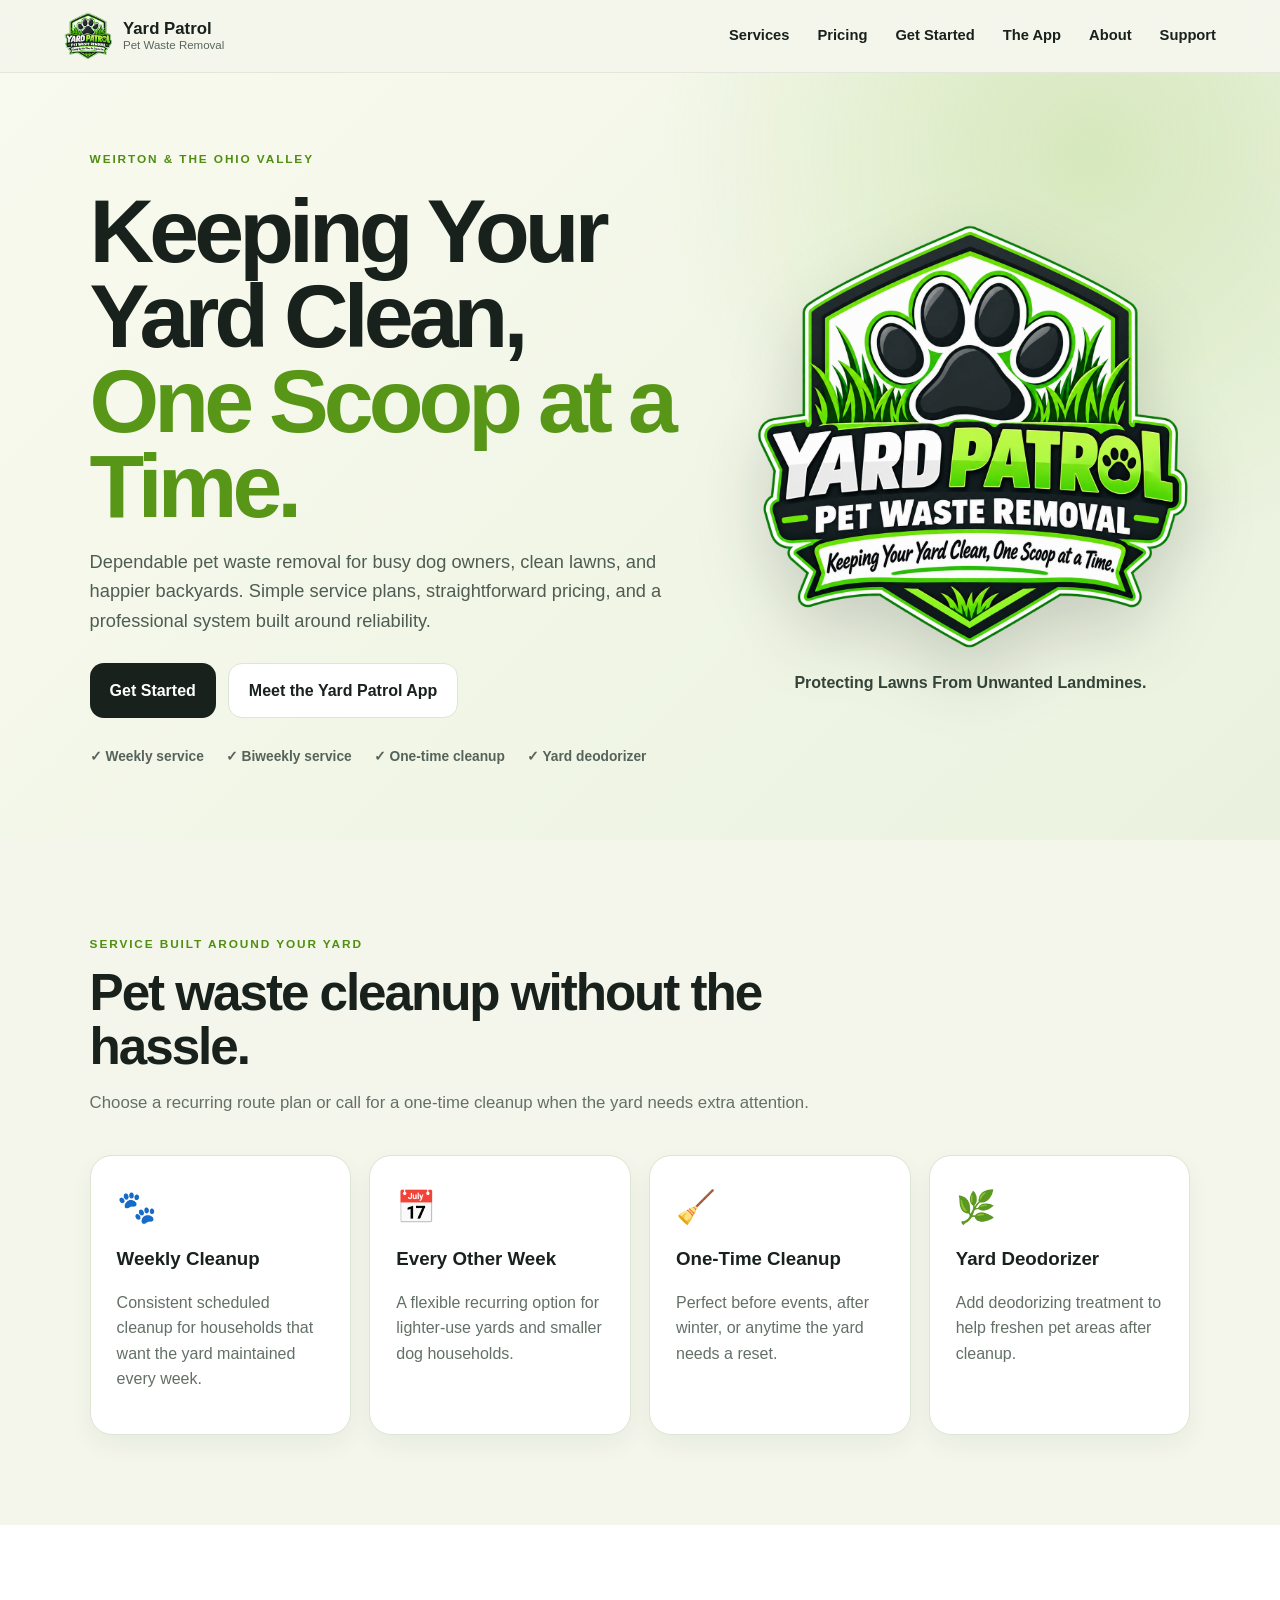
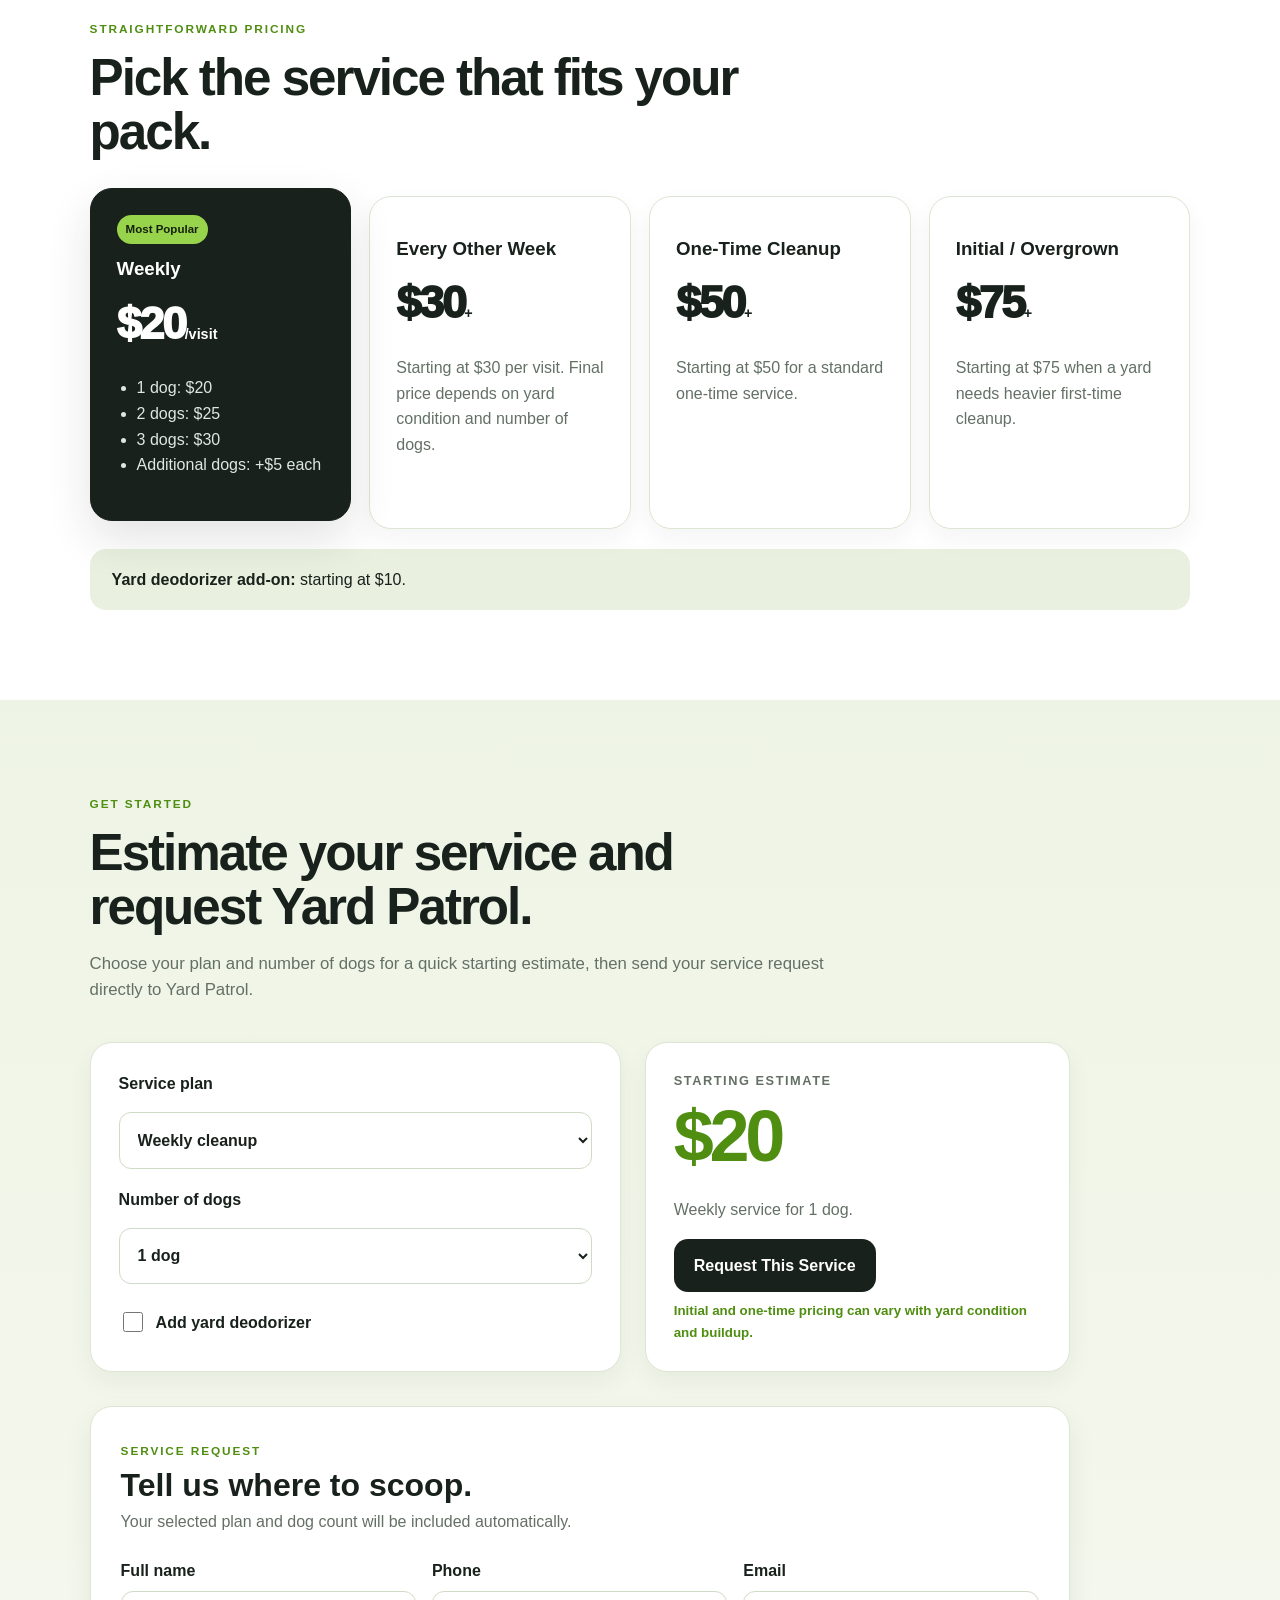
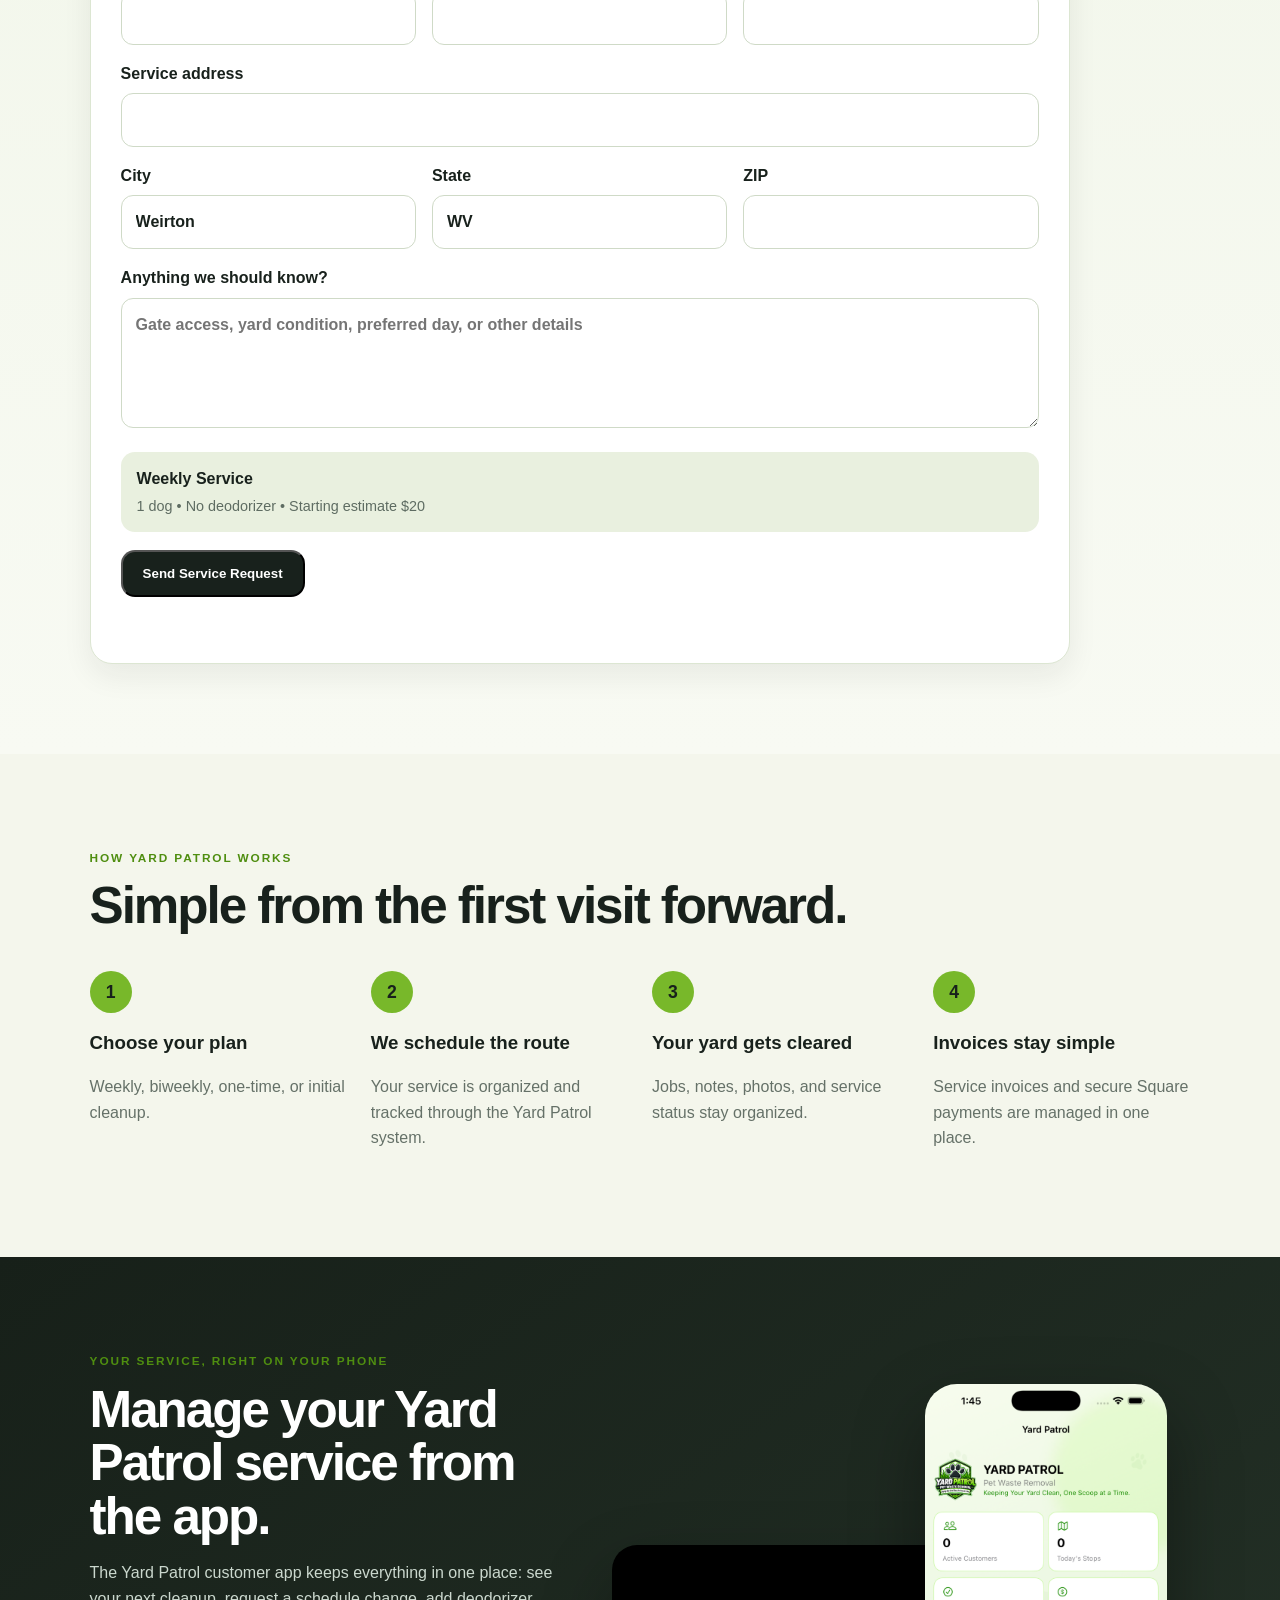
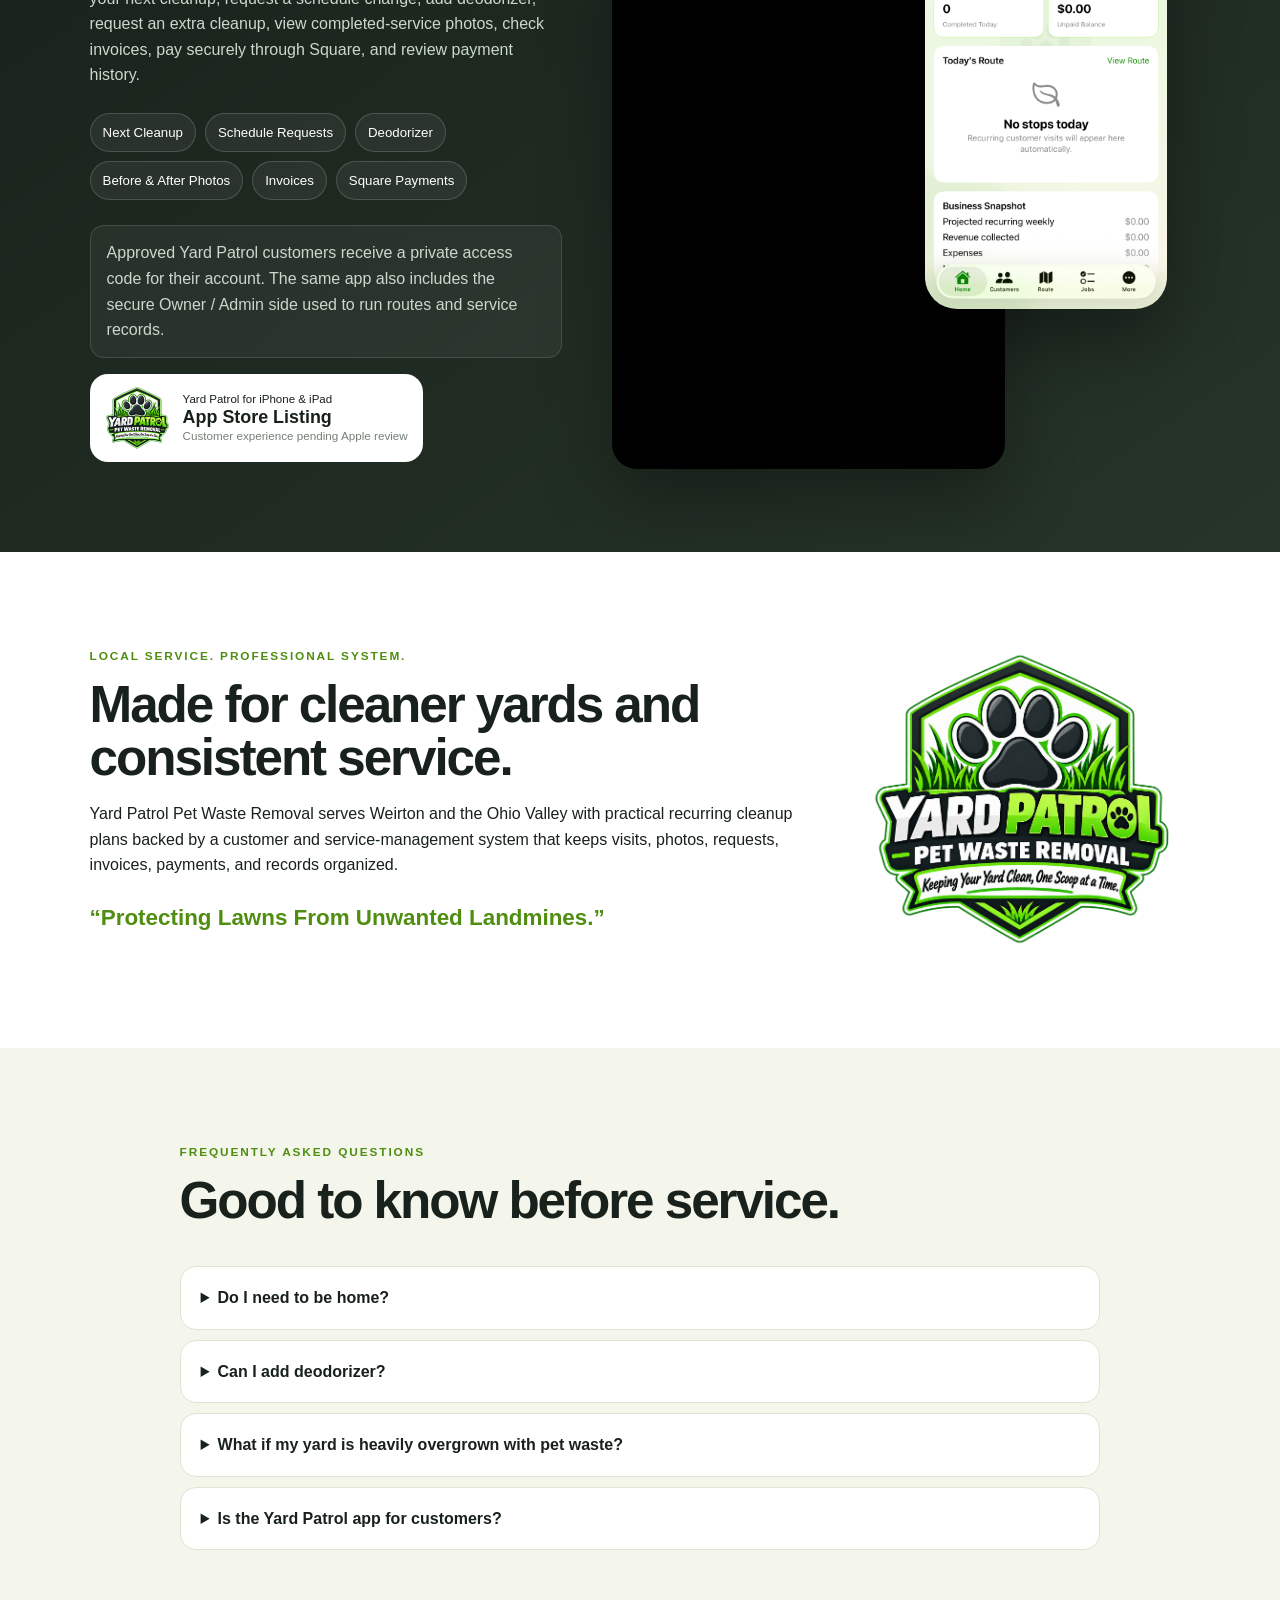
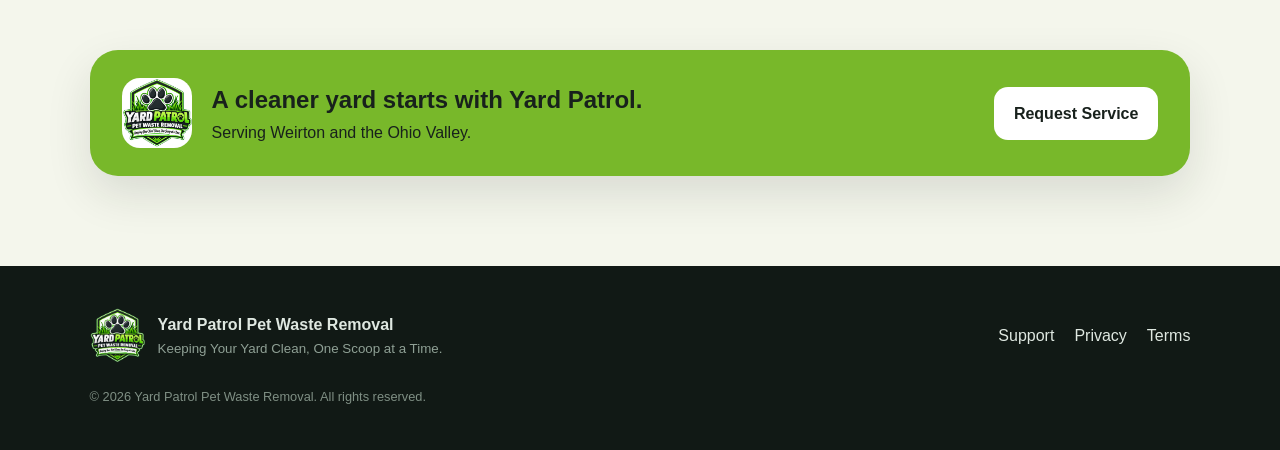
==== commit c51dcf68: "Add customer service requests and customer app experience" ====
--- a/index.html
+++ b/index.html
@@ -4,10 +4,10 @@
 <main id="top"><section class="hero"><div class="hero-copy"><span class="eyebrow">Weirton & the Ohio Valley</span><h1>Keeping Your Yard Clean, <em>One Scoop at a Time.</em></h1><p>Dependable pet waste removal for busy dog owners, clean lawns, and happier backyards. Simple service plans, straightforward pricing, and a professional system built around reliability.</p><div class="hero-actions"><a class="btn primary" href="#get-started">Get Started</a><a class="btn secondary" href="#app">Meet the Yard Patrol App</a></div><div class="trust-row"><span>✓ Weekly service</span><span>✓ Biweekly service</span><span>✓ One-time cleanup</span><span>✓ Yard deodorizer</span></div></div><div class="hero-mark"><img src="assets/yardpatrol-logo.png" alt="Yard Patrol shield logo"><span>Protecting Lawns From Unwanted Landmines.</span></div></section>
 <section id="services" class="section"><div class="section-head"><span class="eyebrow">Service built around your yard</span><h2>Pet waste cleanup without the hassle.</h2><p>Choose a recurring route plan or call for a one-time cleanup when the yard needs extra attention.</p></div><div class="card-grid four"><article class="card"><div class="icon">🐾</div><h3>Weekly Cleanup</h3><p>Consistent scheduled cleanup for households that want the yard maintained every week.</p></article><article class="card"><div class="icon">📅</div><h3>Every Other Week</h3><p>A flexible recurring option for lighter-use yards and smaller dog households.</p></article><article class="card"><div class="icon">🧹</div><h3>One-Time Cleanup</h3><p>Perfect before events, after winter, or anytime the yard needs a reset.</p></article><article class="card"><div class="icon">🌿</div><h3>Yard Deodorizer</h3><p>Add deodorizing treatment to help freshen pet areas after cleanup.</p></article></div></section>
 <section id="pricing" class="section alt"><div class="section-head"><span class="eyebrow">Straightforward pricing</span><h2>Pick the service that fits your pack.</h2></div><div class="pricing-grid"><article class="price-card featured"><span class="badge">Most Popular</span><h3>Weekly</h3><div class="price">$20<span>/visit</span></div><ul><li>1 dog: $20</li><li>2 dogs: $25</li><li>3 dogs: $30</li><li>Additional dogs: +$5 each</li></ul></article><article class="price-card"><h3>Every Other Week</h3><div class="price">$30<span>+</span></div><p>Starting at $30 per visit. Final price depends on yard condition and number of dogs.</p></article><article class="price-card"><h3>One-Time Cleanup</h3><div class="price">$50<span>+</span></div><p>Starting at $50 for a standard one-time service.</p></article><article class="price-card"><h3>Initial / Overgrown</h3><div class="price">$75<span>+</span></div><p>Starting at $75 when a yard needs heavier first-time cleanup.</p></article></div><div class="addon"><strong>Yard deodorizer add-on:</strong> starting at $10.</div></section>
-<section id="get-started" class="section estimator"><div class="section-head"><span class="eyebrow">Get started</span><h2>Estimate your Yard Patrol service.</h2><p>Choose your service plan and number of dogs for a quick starting estimate. Initial and one-time cleanups can vary based on yard condition and buildup.</p></div><div class="estimate-wrap"><form id="estimate-form" class="estimate-form"><label>Service plan<select id="estimate-plan"><option value="weekly">Weekly cleanup</option><option value="biweekly">Every other week</option><option value="one-time">One-time cleanup</option><option value="initial">Initial / overgrown cleanup</option></select></label><label>Number of dogs<select id="estimate-dogs"><option value="1">1 dog</option><option value="2">2 dogs</option><option value="3">3 dogs</option><option value="4">4 dogs</option><option value="5">5 dogs</option><option value="6">6 dogs</option></select></label><label class="check-row"><input id="estimate-deodorizer" type="checkbox"> Add yard deodorizer</label></form><div class="estimate-result"><span>Starting estimate</span><strong id="estimate-price">$20</strong><p id="estimate-note">Weekly service for 1 dog.</p><button type="button" id="copy-estimate" class="btn primary">Copy Service Request</button><small id="copy-status" aria-live="polite"></small></div></div></section>
+<section id="get-started" class="section estimator"><div class="section-head"><span class="eyebrow">Get started</span><h2>Estimate your service and request Yard Patrol.</h2><p>Choose your plan and number of dogs for a quick starting estimate, then send your service request directly to Yard Patrol.</p></div><div class="estimate-wrap"><form id="estimate-form" class="estimate-form"><label>Service plan<select id="estimate-plan"><option value="weekly">Weekly cleanup</option><option value="biweekly">Every other week</option><option value="one-time">One-time cleanup</option><option value="initial">Initial / overgrown cleanup</option></select></label><label>Number of dogs<select id="estimate-dogs"><option value="1">1 dog</option><option value="2">2 dogs</option><option value="3">3 dogs</option><option value="4">4 dogs</option><option value="5">5 dogs</option><option value="6">6 dogs</option></select></label><label class="check-row"><input id="estimate-deodorizer" type="checkbox"> Add yard deodorizer</label></form><div class="estimate-result"><span>Starting estimate</span><strong id="estimate-price">$20</strong><p id="estimate-note">Weekly service for 1 dog.</p><a href="#service-request" class="btn primary">Request This Service</a><small>Initial and one-time pricing can vary with yard condition and buildup.</small></div></div><form id="service-request" class="service-request-form"><div class="request-intro"><span class="eyebrow">Service request</span><h3>Tell us where to scoop.</h3><p>Your selected plan and dog count will be included automatically.</p></div><div class="request-fields"><label>Full name<input id="request-name" name="fullName" autocomplete="name" required></label><label>Phone<input id="request-phone" name="phone" type="tel" autocomplete="tel"></label><label>Email<input id="request-email" name="email" type="email" autocomplete="email"></label><label class="wide">Service address<input id="request-address" name="serviceAddress" autocomplete="street-address" required></label><label>City<input id="request-city" name="city" value="Weirton" autocomplete="address-level2" required></label><label>State<input id="request-state" name="state" value="WV" autocomplete="address-level1" required></label><label>ZIP<input id="request-zip" name="zip" inputmode="numeric" autocomplete="postal-code"></label><label class="wide">Anything we should know?<textarea id="request-notes" name="notes" rows="4" placeholder="Gate access, yard condition, preferred day, or other details"></textarea></label></div><div class="request-summary" id="request-summary"></div><button id="submit-request" type="submit" class="btn primary">Send Service Request</button><p id="request-status" class="request-status" aria-live="polite"></p></form></section>
 <section class="section process"><div class="section-head"><span class="eyebrow">How Yard Patrol works</span><h2>Simple from the first visit forward.</h2></div><div class="steps"><div><b>1</b><h3>Choose your plan</h3><p>Weekly, biweekly, one-time, or initial cleanup.</p></div><div><b>2</b><h3>We schedule the route</h3><p>Your service is organized and tracked through the Yard Patrol system.</p></div><div><b>3</b><h3>Your yard gets cleared</h3><p>Jobs, notes, photos, and service status stay organized.</p></div><div><b>4</b><h3>Invoices stay simple</h3><p>Service invoices and secure Square payments are managed in one place.</p></div></div></section>
-<section id="app" class="section app-section"><div class="app-copy"><span class="eyebrow">Built for the business behind the service</span><h2>Yard Patrol on iPhone & iPad.</h2><p>The Yard Patrol app keeps the operation organized from the field: customers, dogs, recurring routes, job status, before-and-after photos, invoices, Square payments, expenses, reminders, backups, and reports.</p><div class="feature-pills"><span>Customers & Dogs</span><span>Routes & Scheduling</span><span>Job Photos</span><span>Invoices</span><span>Square Payments</span><span>Expenses & Reports</span></div><a class="app-store-card" href="https://apps.apple.com/app/id6816334689" target="_blank" rel="noopener"><img src="assets/app-icon.png" alt="Yard Patrol app icon"><span><small>Yard Patrol for iOS</small><strong>App Store Listing</strong><em>Currently waiting for Apple review</em></span></a></div><div class="screens"><img class="phone-shot" src="assets/app-iphone.png" alt="Yard Patrol iPhone app screenshot"><img class="ipad-shot" src="assets/app-ipad.png" alt="Yard Patrol iPad app screenshot"></div></section>
-<section id="about" class="section alt about"><div><span class="eyebrow">Local service. Professional system.</span><h2>Made for cleaner yards and consistent service.</h2><p>Yard Patrol Pet Waste Removal serves Weirton and the Ohio Valley with practical recurring cleanup plans and a field-management system designed to keep visits, routes, invoices, and records organized.</p><p class="quote">“Protecting Lawns From Unwanted Landmines.”</p></div><img src="assets/yardpatrol-logo.png" alt="Yard Patrol badge"></section>
-<section class="section faq"><div class="section-head"><span class="eyebrow">Frequently asked questions</span><h2>Good to know before service.</h2></div><details><summary>Do I need to be home?</summary><p>No. As long as the service area is safely accessible, recurring cleanup can be completed without you being home.</p></details><details><summary>Can I add deodorizer?</summary><p>Yes. Yard deodorizer starts at $10 and can be added to a cleanup visit.</p></details><details><summary>What if my yard is heavily overgrown with pet waste?</summary><p>Initial and overgrown cleanups start at $75. Pricing can vary with yard size, number of dogs, and buildup.</p></details><details><summary>Is the Yard Patrol app for customers?</summary><p>The current app is the business management system used to run Yard Patrol operations. Public App Store availability is pending Apple review.</p></details></section>
-<section class="cta"><img src="assets/app-icon.png" alt=""><div><h2>A cleaner yard starts with Yard Patrol.</h2><p>Serving Weirton and the Ohio Valley.</p></div><a class="btn light" href="#pricing">See Pricing</a></section></main>
+<section id="app" class="section app-section"><div class="app-copy"><span class="eyebrow">Your service, right on your phone</span><h2>Manage your Yard Patrol service from the app.</h2><p>The Yard Patrol customer app keeps everything in one place: see your next cleanup, request a schedule change, add deodorizer, request an extra cleanup, view completed-service photos, check invoices, pay securely through Square, and review payment history.</p><div class="feature-pills"><span>Next Cleanup</span><span>Schedule Requests</span><span>Deodorizer</span><span>Before &amp; After Photos</span><span>Invoices</span><span>Square Payments</span></div><p class="app-access-note">Approved Yard Patrol customers receive a private access code for their account. The same app also includes the secure Owner / Admin side used to run routes and service records.</p><a class="app-store-card" href="https://apps.apple.com/app/id6816334689" target="_blank" rel="noopener"><img src="assets/app-icon.png" alt="Yard Patrol app icon"><span><small>Yard Patrol for iPhone &amp; iPad</small><strong>App Store Listing</strong><em>Customer experience pending Apple review</em></span></a></div><div class="screens"><img class="phone-shot" src="assets/app-iphone.png" alt="Yard Patrol iPhone app screenshot"><img class="ipad-shot" src="assets/app-ipad.png" alt="Yard Patrol iPad app screenshot"></div></section>
+<section id="about" class="section alt about"><div><span class="eyebrow">Local service. Professional system.</span><h2>Made for cleaner yards and consistent service.</h2><p>Yard Patrol Pet Waste Removal serves Weirton and the Ohio Valley with practical recurring cleanup plans backed by a customer and service-management system that keeps visits, photos, requests, invoices, payments, and records organized.</p><p class="quote">“Protecting Lawns From Unwanted Landmines.”</p></div><img src="assets/yardpatrol-logo.png" alt="Yard Patrol badge"></section>
+<section class="section faq"><div class="section-head"><span class="eyebrow">Frequently asked questions</span><h2>Good to know before service.</h2></div><details><summary>Do I need to be home?</summary><p>No. As long as the service area is safely accessible, recurring cleanup can be completed without you being home.</p></details><details><summary>Can I add deodorizer?</summary><p>Yes. Yard deodorizer starts at $10 and can be added to a cleanup visit.</p></details><details><summary>What if my yard is heavily overgrown with pet waste?</summary><p>Initial and overgrown cleanups start at $75. Pricing can vary with yard size, number of dogs, and buildup.</p></details><details><summary>Is the Yard Patrol app for customers?</summary><p>Yes. The new customer experience lets approved customers manage service, requests, photos, invoices, and payments with a private Yard Patrol access code. Customer App Store availability is pending Apple review.</p></details></section>
+<section class="cta"><img src="assets/app-icon.png" alt=""><div><h2>A cleaner yard starts with Yard Patrol.</h2><p>Serving Weirton and the Ohio Valley.</p></div><a class="btn light" href="#get-started">Request Service</a></section></main>
 <footer><div><img src="assets/yardpatrol-logo.png" alt=""><span><strong>Yard Patrol Pet Waste Removal</strong><small>Keeping Your Yard Clean, One Scoop at a Time.</small></span></div><nav><a href="support.html">Support</a><a href="privacy.html">Privacy</a><a href="terms.html">Terms</a></nav><p>© 2026 Yard Patrol Pet Waste Removal. All rights reserved.</p></footer><script src="app.js"></script></body></html>
--- a/styles.css
+++ b/styles.css
@@ -8,3 +8,7 @@
 @media(max-width:600px){.hero{padding-top:48px}.hero h1{font-size:3.4rem}.card-grid.four,.pricing-grid,.steps{grid-template-columns:1fr}.price-card.featured{transform:none}.section{padding:66px 20px}.screens{min-height:460px}.phone-shot{width:48%;right:0}.ipad-shot{width:82%;left:-10%}.cta{margin:0 20px 60px;align-items:flex-start;flex-wrap:wrap}.cta .btn{margin-left:0}.cta img{width:54px}footer{grid-template-columns:1fr}footer nav{flex-wrap:wrap}}
 .estimator{background:linear-gradient(180deg,#eef4e5,#f8faF3)}.estimate-wrap{display:grid;grid-template-columns:1fr .8fr;gap:24px;max-width:980px}.estimate-form,.estimate-result{background:#fff;border:1px solid var(--line);border-radius:var(--radius);padding:28px;box-shadow:0 10px 24px rgba(24,33,28,.05)}.estimate-form{display:grid;gap:18px}.estimate-form label{display:grid;gap:8px;font-weight:850}.estimate-form select{width:100%;padding:14px;border-radius:12px;border:1px solid #cfdac7;background:#fff;font:inherit;color:var(--dark)}.estimate-form .check-row{display:flex;grid-template-columns:none;align-items:center;gap:10px;font-weight:750}.estimate-form .check-row input{width:20px;height:20px;accent-color:var(--green)}.estimate-result{display:flex;flex-direction:column;justify-content:center;align-items:flex-start}.estimate-result>span{font-size:.8rem;text-transform:uppercase;letter-spacing:.12em;font-weight:900;color:#647066}.estimate-result strong{font-size:4.5rem;line-height:1;margin:.12em 0;color:#4f8e10;letter-spacing:-.06em}.estimate-result p{color:#637066}.estimate-result small{min-height:1.4em;margin-top:8px;color:#4f8e10;font-weight:750}
 @media(max-width:760px){.estimate-wrap{grid-template-columns:1fr}.estimate-result strong{font-size:3.8rem}}
+
+.service-request-form{margin-top:34px;max-width:980px;background:#fff;border:1px solid var(--line);border-radius:var(--radius);padding:30px;box-shadow:0 12px 30px rgba(24,33,28,.07)}
+.request-intro h3{font-size:2rem;line-height:1.05;margin:.2em 0}.request-intro p{margin-top:0;color:#647066}.request-fields{display:grid;grid-template-columns:repeat(3,1fr);gap:16px;margin:24px 0}.request-fields label{display:grid;gap:7px;font-weight:850}.request-fields label.wide{grid-column:1/-1}.request-fields input,.request-fields textarea{width:100%;padding:13px 14px;border:1px solid #cfdac7;border-radius:12px;background:#fff;color:var(--dark);font:inherit}.request-fields textarea{resize:vertical}.request-fields input:focus,.request-fields textarea:focus,.estimate-form select:focus{outline:3px solid rgba(120,184,42,.18);border-color:#78b82a}.request-summary{display:flex;flex-direction:column;gap:3px;margin:4px 0 18px;padding:14px 16px;border-radius:14px;background:var(--soft)}.request-summary span{font-size:.9rem;color:#5e6c62}.request-status{min-height:1.5em;margin:12px 0 0;font-weight:750}.request-status.success{color:#397b09}.request-status.error{color:#a52720}.app-access-note{padding:14px 16px;border:1px solid rgba(255,255,255,.13);border-radius:14px;background:rgba(255,255,255,.05)}
+@media(max-width:760px){.request-fields{grid-template-columns:1fr}.request-fields label.wide{grid-column:auto}.service-request-form{padding:22px}.request-intro h3{font-size:1.65rem}}
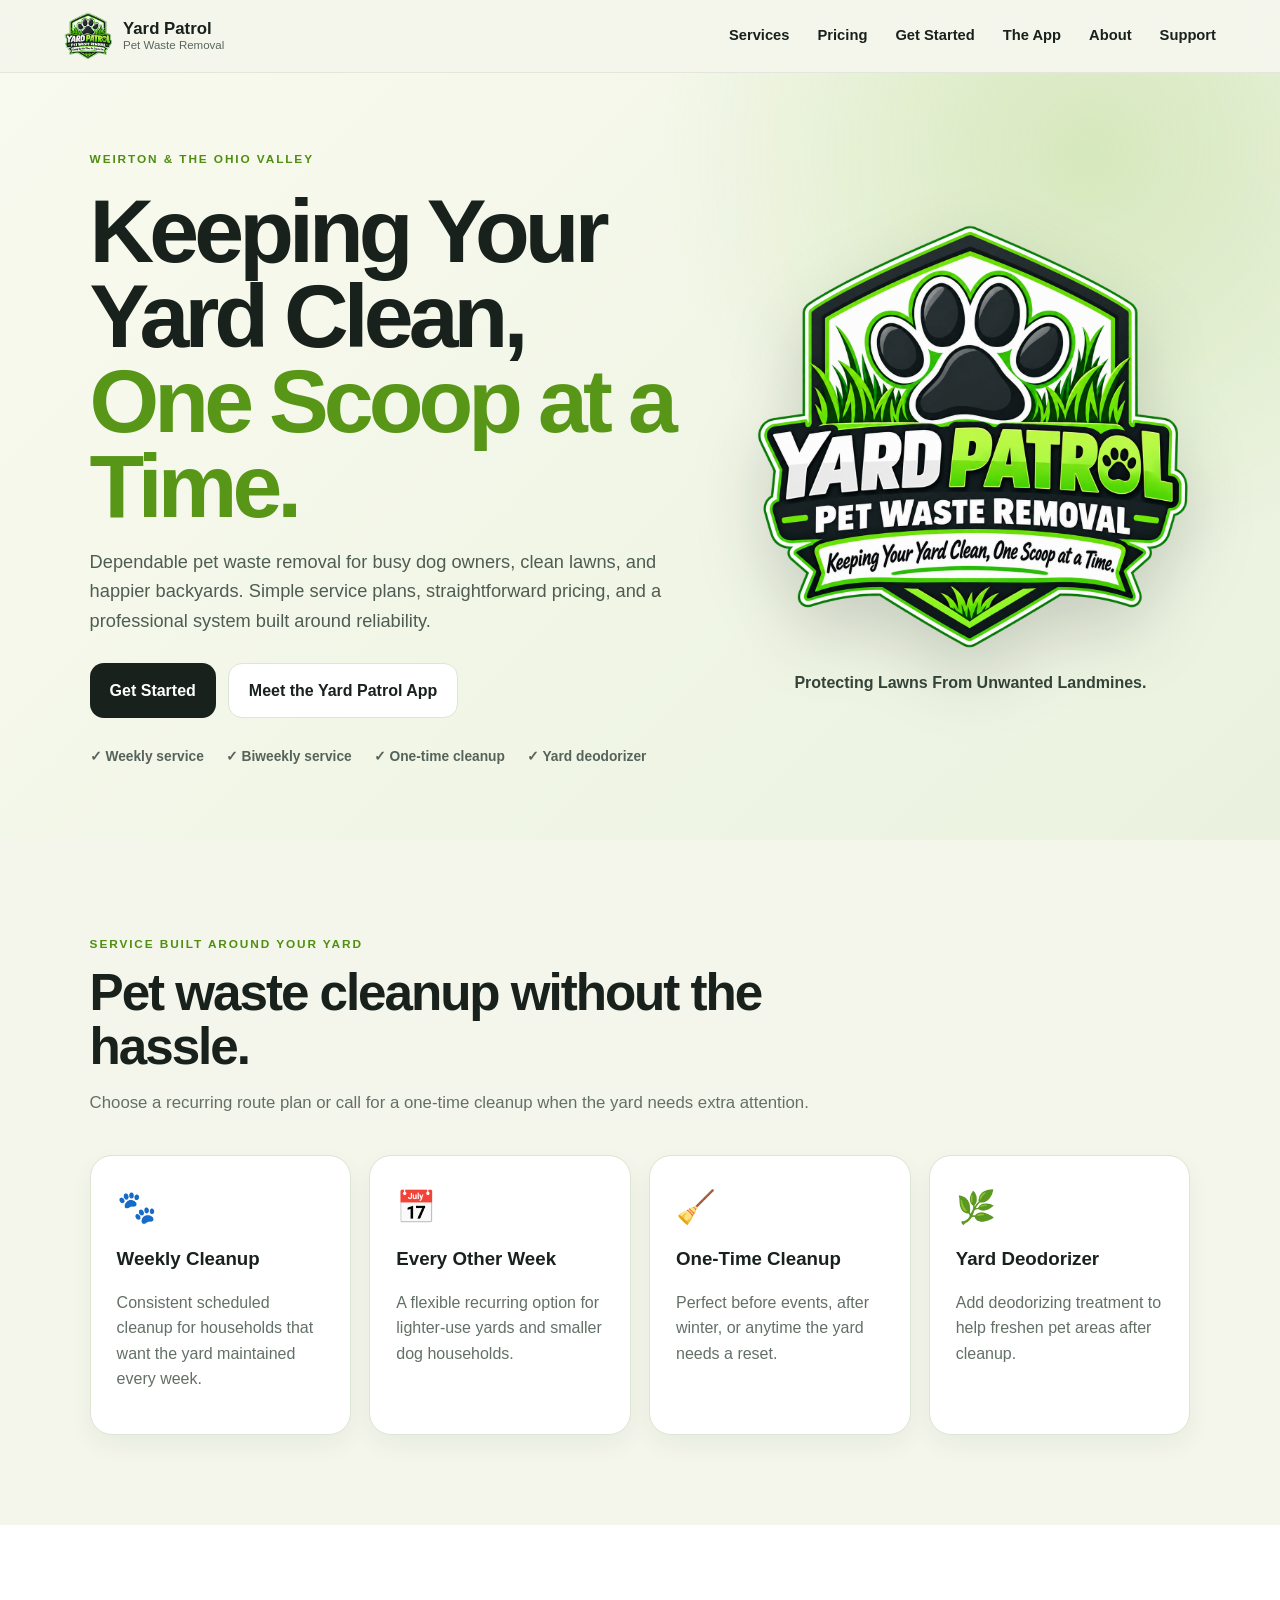
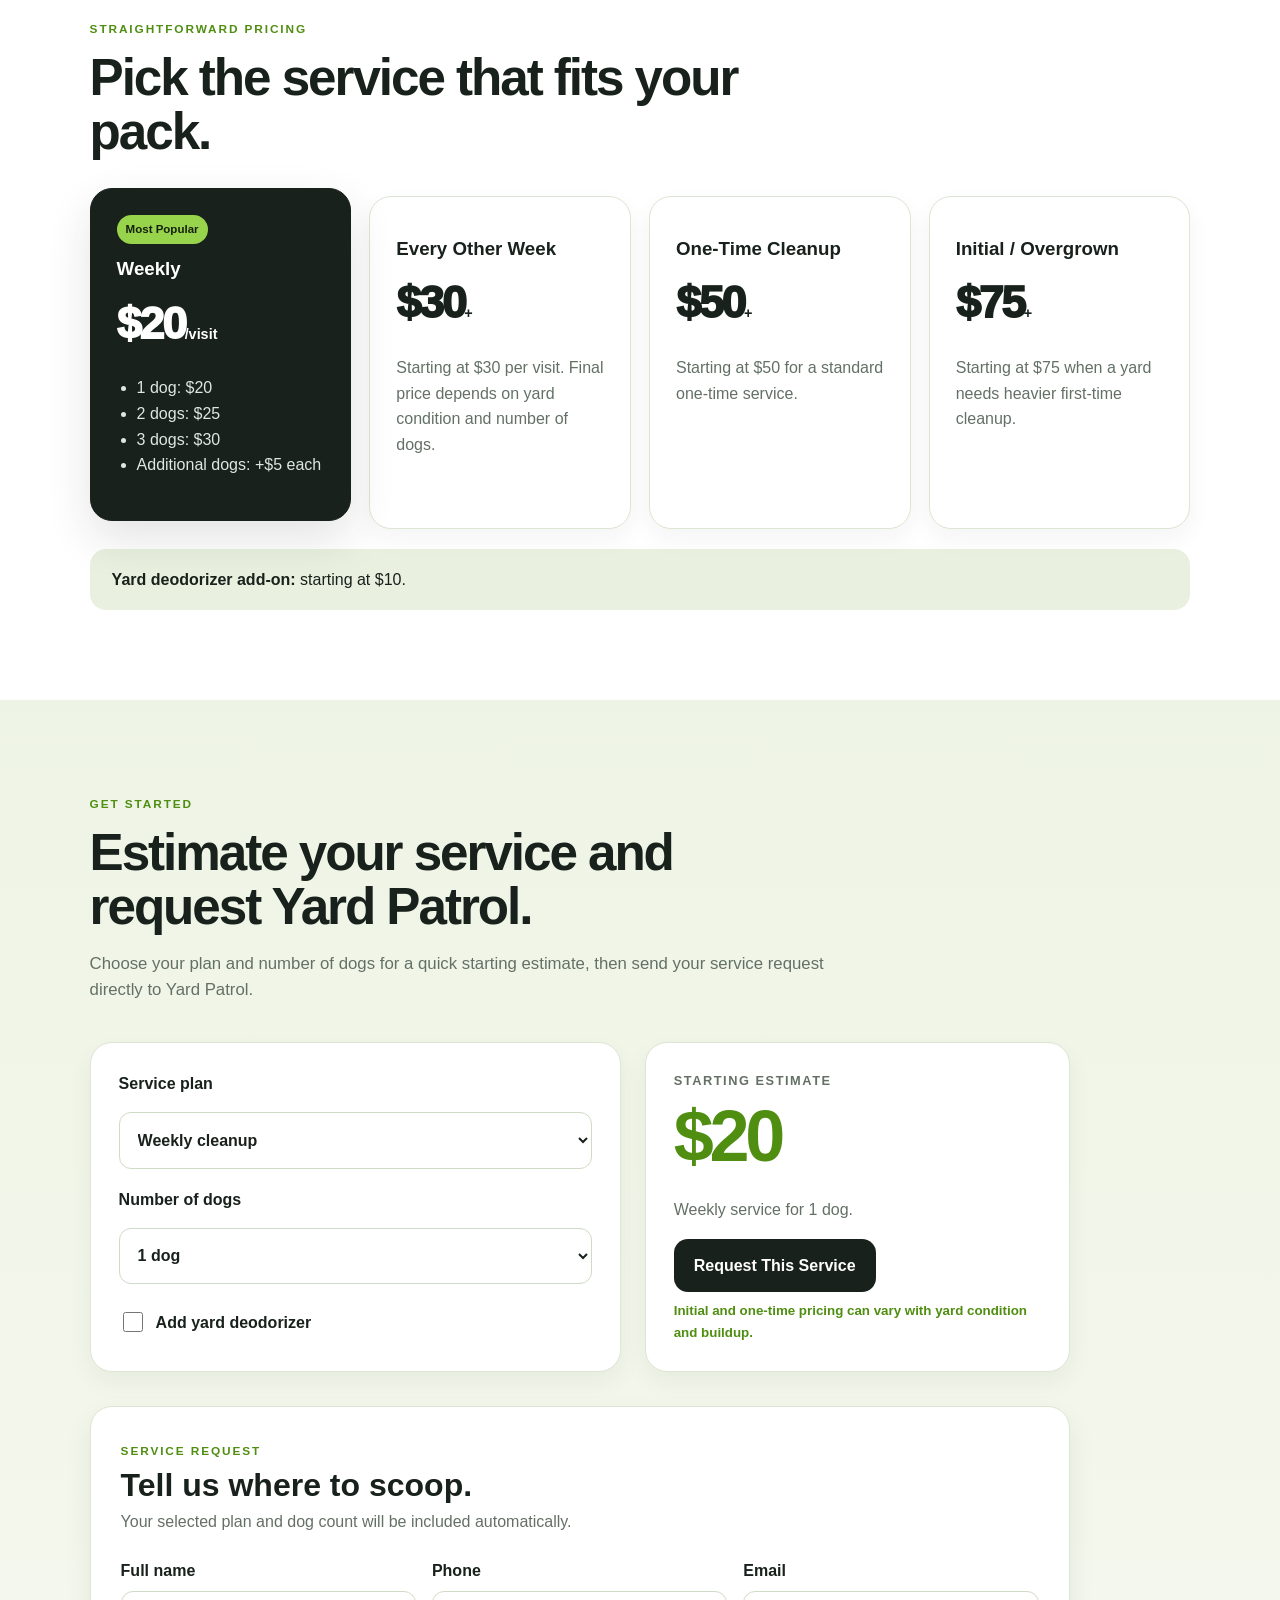
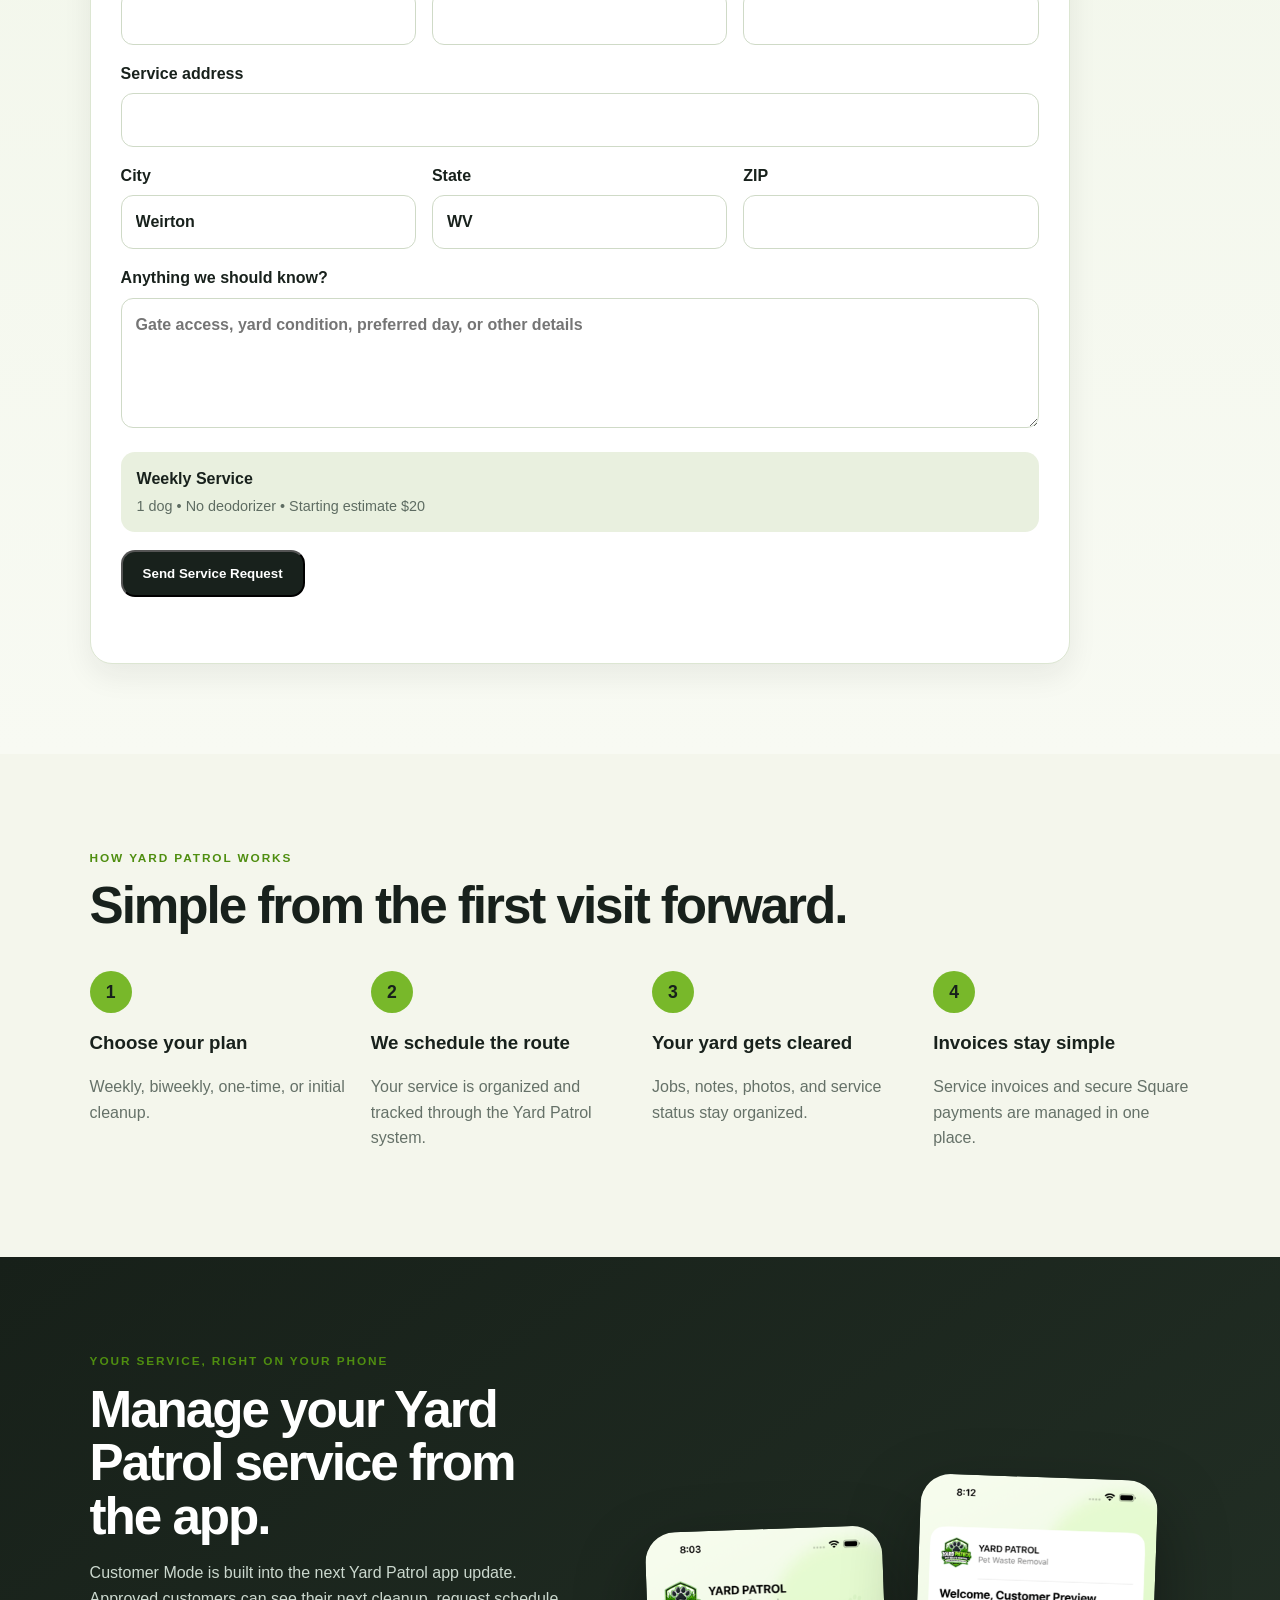
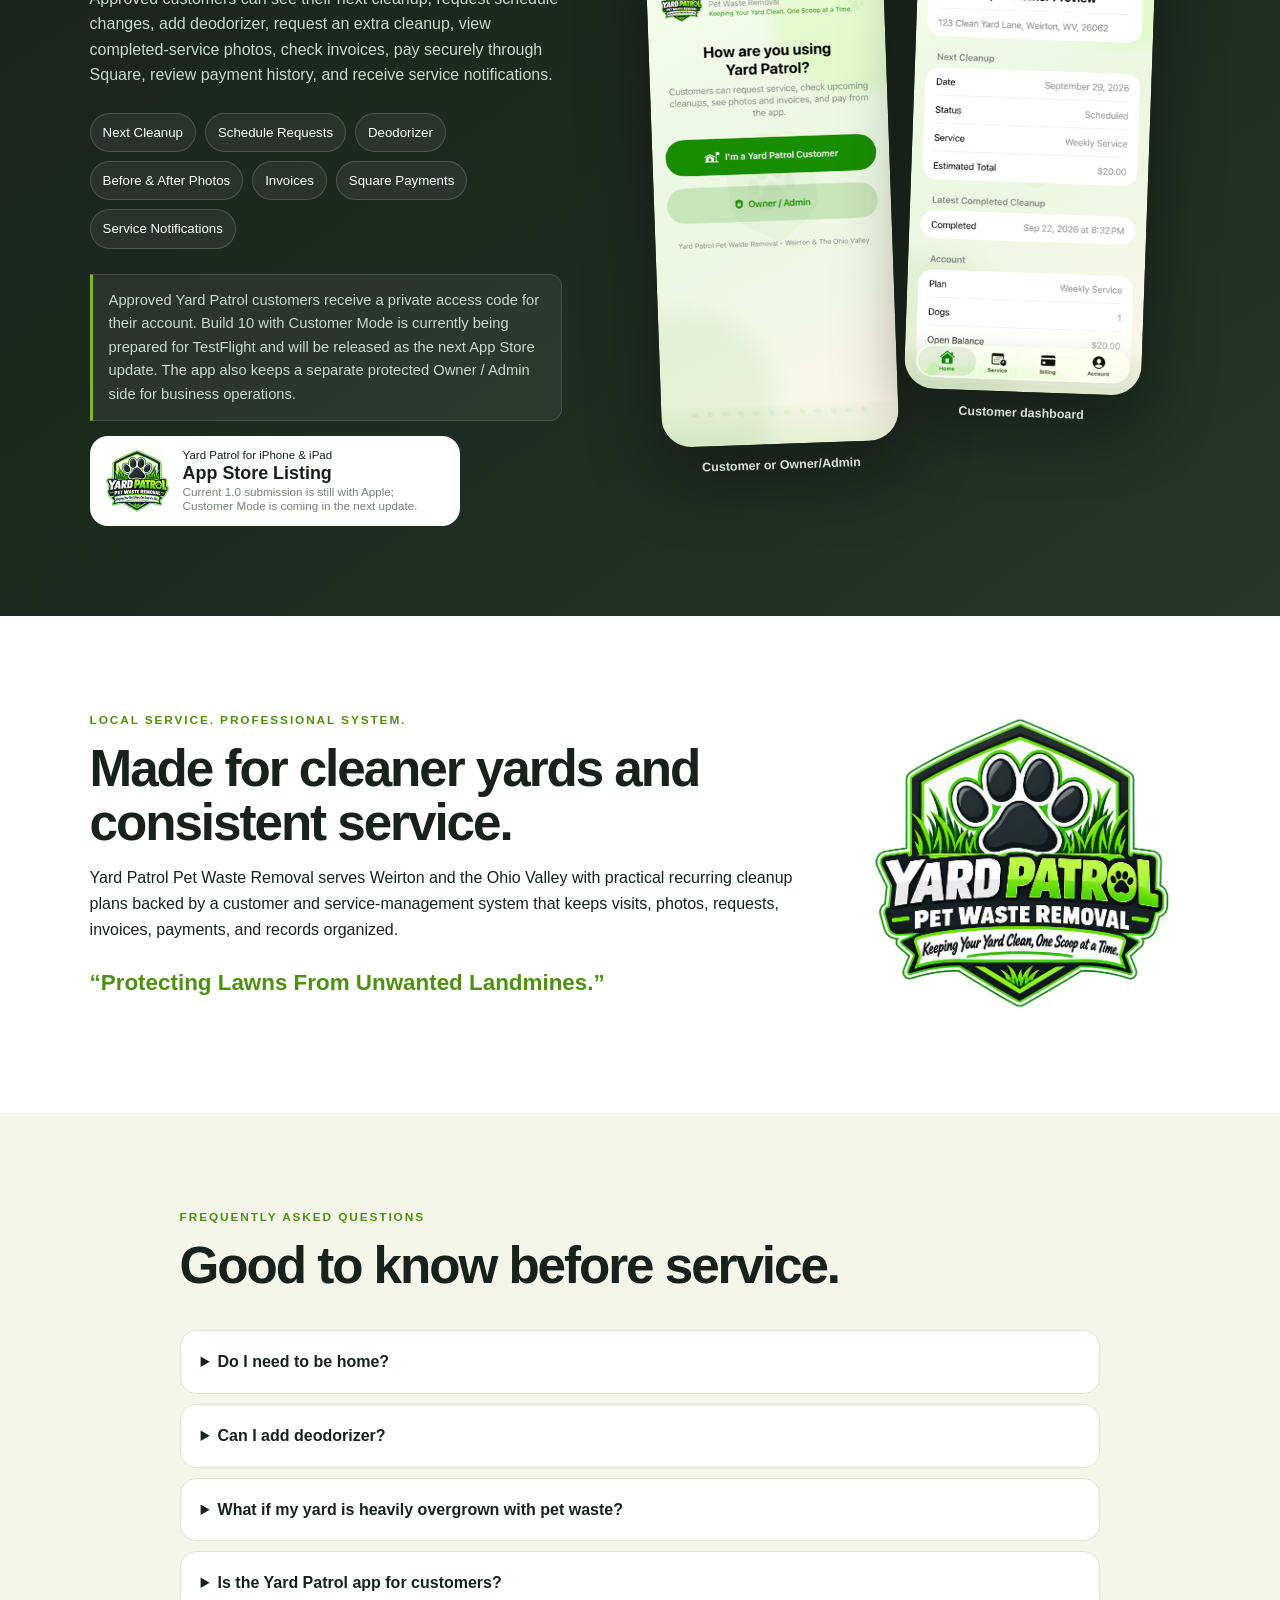
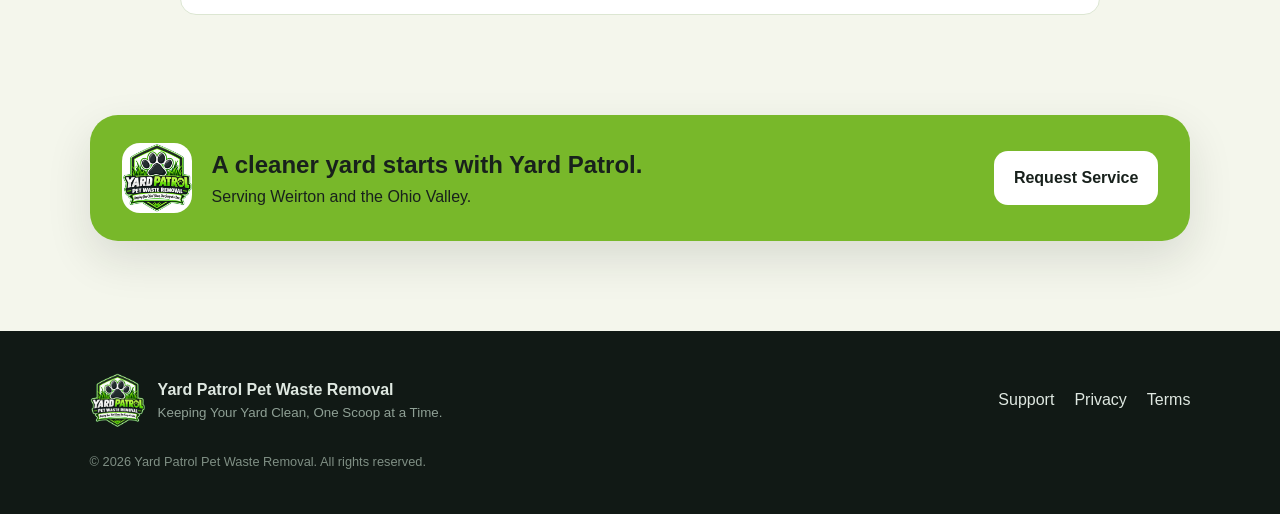
==== commit 4d7bb1cd: "Show Build 10 customer experience and update privacy" ====
--- a/index.html
+++ b/index.html
@@ -6,8 +6,8 @@
 <section id="pricing" class="section alt"><div class="section-head"><span class="eyebrow">Straightforward pricing</span><h2>Pick the service that fits your pack.</h2></div><div class="pricing-grid"><article class="price-card featured"><span class="badge">Most Popular</span><h3>Weekly</h3><div class="price">$20<span>/visit</span></div><ul><li>1 dog: $20</li><li>2 dogs: $25</li><li>3 dogs: $30</li><li>Additional dogs: +$5 each</li></ul></article><article class="price-card"><h3>Every Other Week</h3><div class="price">$30<span>+</span></div><p>Starting at $30 per visit. Final price depends on yard condition and number of dogs.</p></article><article class="price-card"><h3>One-Time Cleanup</h3><div class="price">$50<span>+</span></div><p>Starting at $50 for a standard one-time service.</p></article><article class="price-card"><h3>Initial / Overgrown</h3><div class="price">$75<span>+</span></div><p>Starting at $75 when a yard needs heavier first-time cleanup.</p></article></div><div class="addon"><strong>Yard deodorizer add-on:</strong> starting at $10.</div></section>
 <section id="get-started" class="section estimator"><div class="section-head"><span class="eyebrow">Get started</span><h2>Estimate your service and request Yard Patrol.</h2><p>Choose your plan and number of dogs for a quick starting estimate, then send your service request directly to Yard Patrol.</p></div><div class="estimate-wrap"><form id="estimate-form" class="estimate-form"><label>Service plan<select id="estimate-plan"><option value="weekly">Weekly cleanup</option><option value="biweekly">Every other week</option><option value="one-time">One-time cleanup</option><option value="initial">Initial / overgrown cleanup</option></select></label><label>Number of dogs<select id="estimate-dogs"><option value="1">1 dog</option><option value="2">2 dogs</option><option value="3">3 dogs</option><option value="4">4 dogs</option><option value="5">5 dogs</option><option value="6">6 dogs</option></select></label><label class="check-row"><input id="estimate-deodorizer" type="checkbox"> Add yard deodorizer</label></form><div class="estimate-result"><span>Starting estimate</span><strong id="estimate-price">$20</strong><p id="estimate-note">Weekly service for 1 dog.</p><a href="#service-request" class="btn primary">Request This Service</a><small>Initial and one-time pricing can vary with yard condition and buildup.</small></div></div><form id="service-request" class="service-request-form"><div class="request-intro"><span class="eyebrow">Service request</span><h3>Tell us where to scoop.</h3><p>Your selected plan and dog count will be included automatically.</p></div><div class="request-fields"><label>Full name<input id="request-name" name="fullName" autocomplete="name" required></label><label>Phone<input id="request-phone" name="phone" type="tel" autocomplete="tel"></label><label>Email<input id="request-email" name="email" type="email" autocomplete="email"></label><label class="wide">Service address<input id="request-address" name="serviceAddress" autocomplete="street-address" required></label><label>City<input id="request-city" name="city" value="Weirton" autocomplete="address-level2" required></label><label>State<input id="request-state" name="state" value="WV" autocomplete="address-level1" required></label><label>ZIP<input id="request-zip" name="zip" inputmode="numeric" autocomplete="postal-code"></label><label class="wide">Anything we should know?<textarea id="request-notes" name="notes" rows="4" placeholder="Gate access, yard condition, preferred day, or other details"></textarea></label></div><div class="request-summary" id="request-summary"></div><button id="submit-request" type="submit" class="btn primary">Send Service Request</button><p id="request-status" class="request-status" aria-live="polite"></p></form></section>
 <section class="section process"><div class="section-head"><span class="eyebrow">How Yard Patrol works</span><h2>Simple from the first visit forward.</h2></div><div class="steps"><div><b>1</b><h3>Choose your plan</h3><p>Weekly, biweekly, one-time, or initial cleanup.</p></div><div><b>2</b><h3>We schedule the route</h3><p>Your service is organized and tracked through the Yard Patrol system.</p></div><div><b>3</b><h3>Your yard gets cleared</h3><p>Jobs, notes, photos, and service status stay organized.</p></div><div><b>4</b><h3>Invoices stay simple</h3><p>Service invoices and secure Square payments are managed in one place.</p></div></div></section>
-<section id="app" class="section app-section"><div class="app-copy"><span class="eyebrow">Your service, right on your phone</span><h2>Manage your Yard Patrol service from the app.</h2><p>The Yard Patrol customer app keeps everything in one place: see your next cleanup, request a schedule change, add deodorizer, request an extra cleanup, view completed-service photos, check invoices, pay securely through Square, and review payment history.</p><div class="feature-pills"><span>Next Cleanup</span><span>Schedule Requests</span><span>Deodorizer</span><span>Before &amp; After Photos</span><span>Invoices</span><span>Square Payments</span></div><p class="app-access-note">Approved Yard Patrol customers receive a private access code for their account. The same app also includes the secure Owner / Admin side used to run routes and service records.</p><a class="app-store-card" href="https://apps.apple.com/app/id6816334689" target="_blank" rel="noopener"><img src="assets/app-icon.png" alt="Yard Patrol app icon"><span><small>Yard Patrol for iPhone &amp; iPad</small><strong>App Store Listing</strong><em>Customer experience pending Apple review</em></span></a></div><div class="screens"><img class="phone-shot" src="assets/app-iphone.png" alt="Yard Patrol iPhone app screenshot"><img class="ipad-shot" src="assets/app-ipad.png" alt="Yard Patrol iPad app screenshot"></div></section>
+<section id="app" class="section app-section"><div class="app-copy"><span class="eyebrow">Your service, right on your phone</span><h2>Manage your Yard Patrol service from the app.</h2><p>Customer Mode is built into the next Yard Patrol app update. Approved customers can see their next cleanup, request schedule changes, add deodorizer, request an extra cleanup, view completed-service photos, check invoices, pay securely through Square, review payment history, and receive service notifications.</p><div class="feature-pills"><span>Next Cleanup</span><span>Schedule Requests</span><span>Deodorizer</span><span>Before &amp; After Photos</span><span>Invoices</span><span>Square Payments</span><span>Service Notifications</span></div><p class="app-access-note">Approved Yard Patrol customers receive a private access code for their account. Build 10 with Customer Mode is currently being prepared for TestFlight and will be released as the next App Store update. The app also keeps a separate protected Owner / Admin side for business operations.</p><a class="app-store-card" href="https://apps.apple.com/app/id6816334689" target="_blank" rel="noopener"><img src="assets/app-icon.png" alt="Yard Patrol app icon"><span><small>Yard Patrol for iPhone &amp; iPad</small><strong>App Store Listing</strong><em>Current 1.0 submission is still with Apple; Customer Mode is coming in the next update.</em></span></a></div><div class="screens customer-screens"><figure><img src="assets/customer-entry.png" alt="Yard Patrol app mode selection"><figcaption>Customer or Owner/Admin</figcaption></figure><figure><img src="assets/customer-dashboard.png" alt="Yard Patrol customer dashboard showing next cleanup and account details"><figcaption>Customer dashboard</figcaption></figure></div></section>
 <section id="about" class="section alt about"><div><span class="eyebrow">Local service. Professional system.</span><h2>Made for cleaner yards and consistent service.</h2><p>Yard Patrol Pet Waste Removal serves Weirton and the Ohio Valley with practical recurring cleanup plans backed by a customer and service-management system that keeps visits, photos, requests, invoices, payments, and records organized.</p><p class="quote">“Protecting Lawns From Unwanted Landmines.”</p></div><img src="assets/yardpatrol-logo.png" alt="Yard Patrol badge"></section>
-<section class="section faq"><div class="section-head"><span class="eyebrow">Frequently asked questions</span><h2>Good to know before service.</h2></div><details><summary>Do I need to be home?</summary><p>No. As long as the service area is safely accessible, recurring cleanup can be completed without you being home.</p></details><details><summary>Can I add deodorizer?</summary><p>Yes. Yard deodorizer starts at $10 and can be added to a cleanup visit.</p></details><details><summary>What if my yard is heavily overgrown with pet waste?</summary><p>Initial and overgrown cleanups start at $75. Pricing can vary with yard size, number of dogs, and buildup.</p></details><details><summary>Is the Yard Patrol app for customers?</summary><p>Yes. The new customer experience lets approved customers manage service, requests, photos, invoices, and payments with a private Yard Patrol access code. Customer App Store availability is pending Apple review.</p></details></section>
+<section class="section faq"><div class="section-head"><span class="eyebrow">Frequently asked questions</span><h2>Good to know before service.</h2></div><details><summary>Do I need to be home?</summary><p>No. As long as the service area is safely accessible, recurring cleanup can be completed without you being home.</p></details><details><summary>Can I add deodorizer?</summary><p>Yes. Yard deodorizer starts at $10 and can be added to a cleanup visit.</p></details><details><summary>What if my yard is heavily overgrown with pet waste?</summary><p>Initial and overgrown cleanups start at $75. Pricing can vary with yard size, number of dogs, and buildup.</p></details><details><summary>Is the Yard Patrol app for customers?</summary><p>Yes. Customer Mode is built into Build 10, the next app update. Approved customers will use a private Yard Patrol access code to manage service, requests, photos, invoices, payments, and notifications. The current 1.0 App Store submission is still with Apple.</p></details></section>
 <section class="cta"><img src="assets/app-icon.png" alt=""><div><h2>A cleaner yard starts with Yard Patrol.</h2><p>Serving Weirton and the Ohio Valley.</p></div><a class="btn light" href="#get-started">Request Service</a></section></main>
 <footer><div><img src="assets/yardpatrol-logo.png" alt=""><span><strong>Yard Patrol Pet Waste Removal</strong><small>Keeping Your Yard Clean, One Scoop at a Time.</small></span></div><nav><a href="support.html">Support</a><a href="privacy.html">Privacy</a><a href="terms.html">Terms</a></nav><p>© 2026 Yard Patrol Pet Waste Removal. All rights reserved.</p></footer><script src="app.js"></script></body></html>
--- a/styles.css
+++ b/styles.css
@@ -12,3 +12,6 @@
 .service-request-form{margin-top:34px;max-width:980px;background:#fff;border:1px solid var(--line);border-radius:var(--radius);padding:30px;box-shadow:0 12px 30px rgba(24,33,28,.07)}
 .request-intro h3{font-size:2rem;line-height:1.05;margin:.2em 0}.request-intro p{margin-top:0;color:#647066}.request-fields{display:grid;grid-template-columns:repeat(3,1fr);gap:16px;margin:24px 0}.request-fields label{display:grid;gap:7px;font-weight:850}.request-fields label.wide{grid-column:1/-1}.request-fields input,.request-fields textarea{width:100%;padding:13px 14px;border:1px solid #cfdac7;border-radius:12px;background:#fff;color:var(--dark);font:inherit}.request-fields textarea{resize:vertical}.request-fields input:focus,.request-fields textarea:focus,.estimate-form select:focus{outline:3px solid rgba(120,184,42,.18);border-color:#78b82a}.request-summary{display:flex;flex-direction:column;gap:3px;margin:4px 0 18px;padding:14px 16px;border-radius:14px;background:var(--soft)}.request-summary span{font-size:.9rem;color:#5e6c62}.request-status{min-height:1.5em;margin:12px 0 0;font-weight:750}.request-status.success{color:#397b09}.request-status.error{color:#a52720}.app-access-note{padding:14px 16px;border:1px solid rgba(255,255,255,.13);border-radius:14px;background:rgba(255,255,255,.05)}
 @media(max-width:760px){.request-fields{grid-template-columns:1fr}.request-fields label.wide{grid-column:auto}.service-request-form{padding:22px}.request-intro h3{font-size:1.65rem}}
+
+.customer-screens{min-height:650px;display:flex;align-items:flex-end;justify-content:center;gap:22px;padding:20px}.customer-screens figure{margin:0;width:min(44%,290px);position:relative}.customer-screens figure:first-child{transform:translateY(34px) rotate(-2deg)}.customer-screens figure:last-child{transform:translateY(-18px) rotate(2deg)}.customer-screens img{position:static;width:100%;border-radius:30px;box-shadow:0 30px 70px rgba(0,0,0,.38)}.customer-screens figcaption{text-align:center;margin-top:12px;color:#d5e0d7;font-size:.78rem;font-weight:800}.app-access-note{font-size:.92rem;padding:14px 16px;border-left:3px solid var(--green);background:rgba(255,255,255,.06);border-radius:0 12px 12px 0}
+@media(max-width:760px){.customer-screens{min-height:auto;padding:30px 0 0;gap:12px}.customer-screens figure{width:47%}.customer-screens figure:first-child,.customer-screens figure:last-child{transform:none}.customer-screens img{border-radius:22px}}
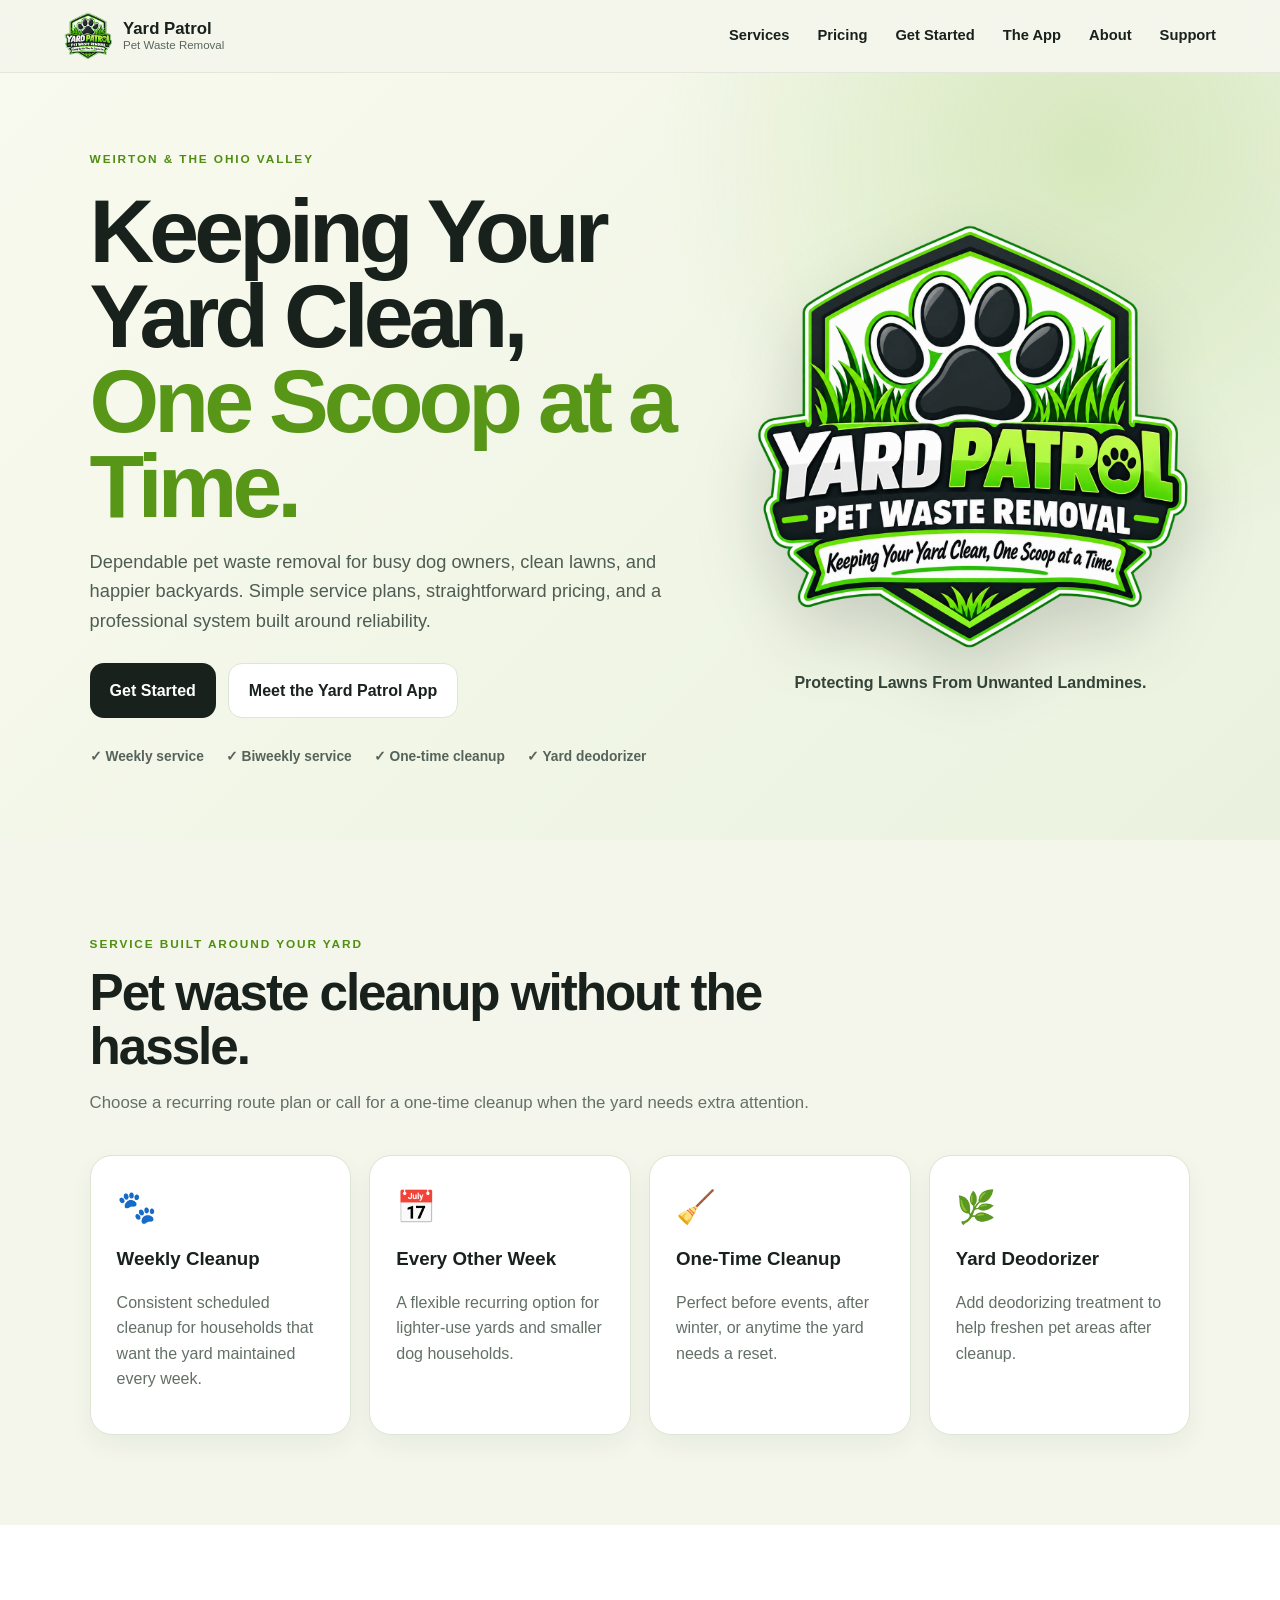
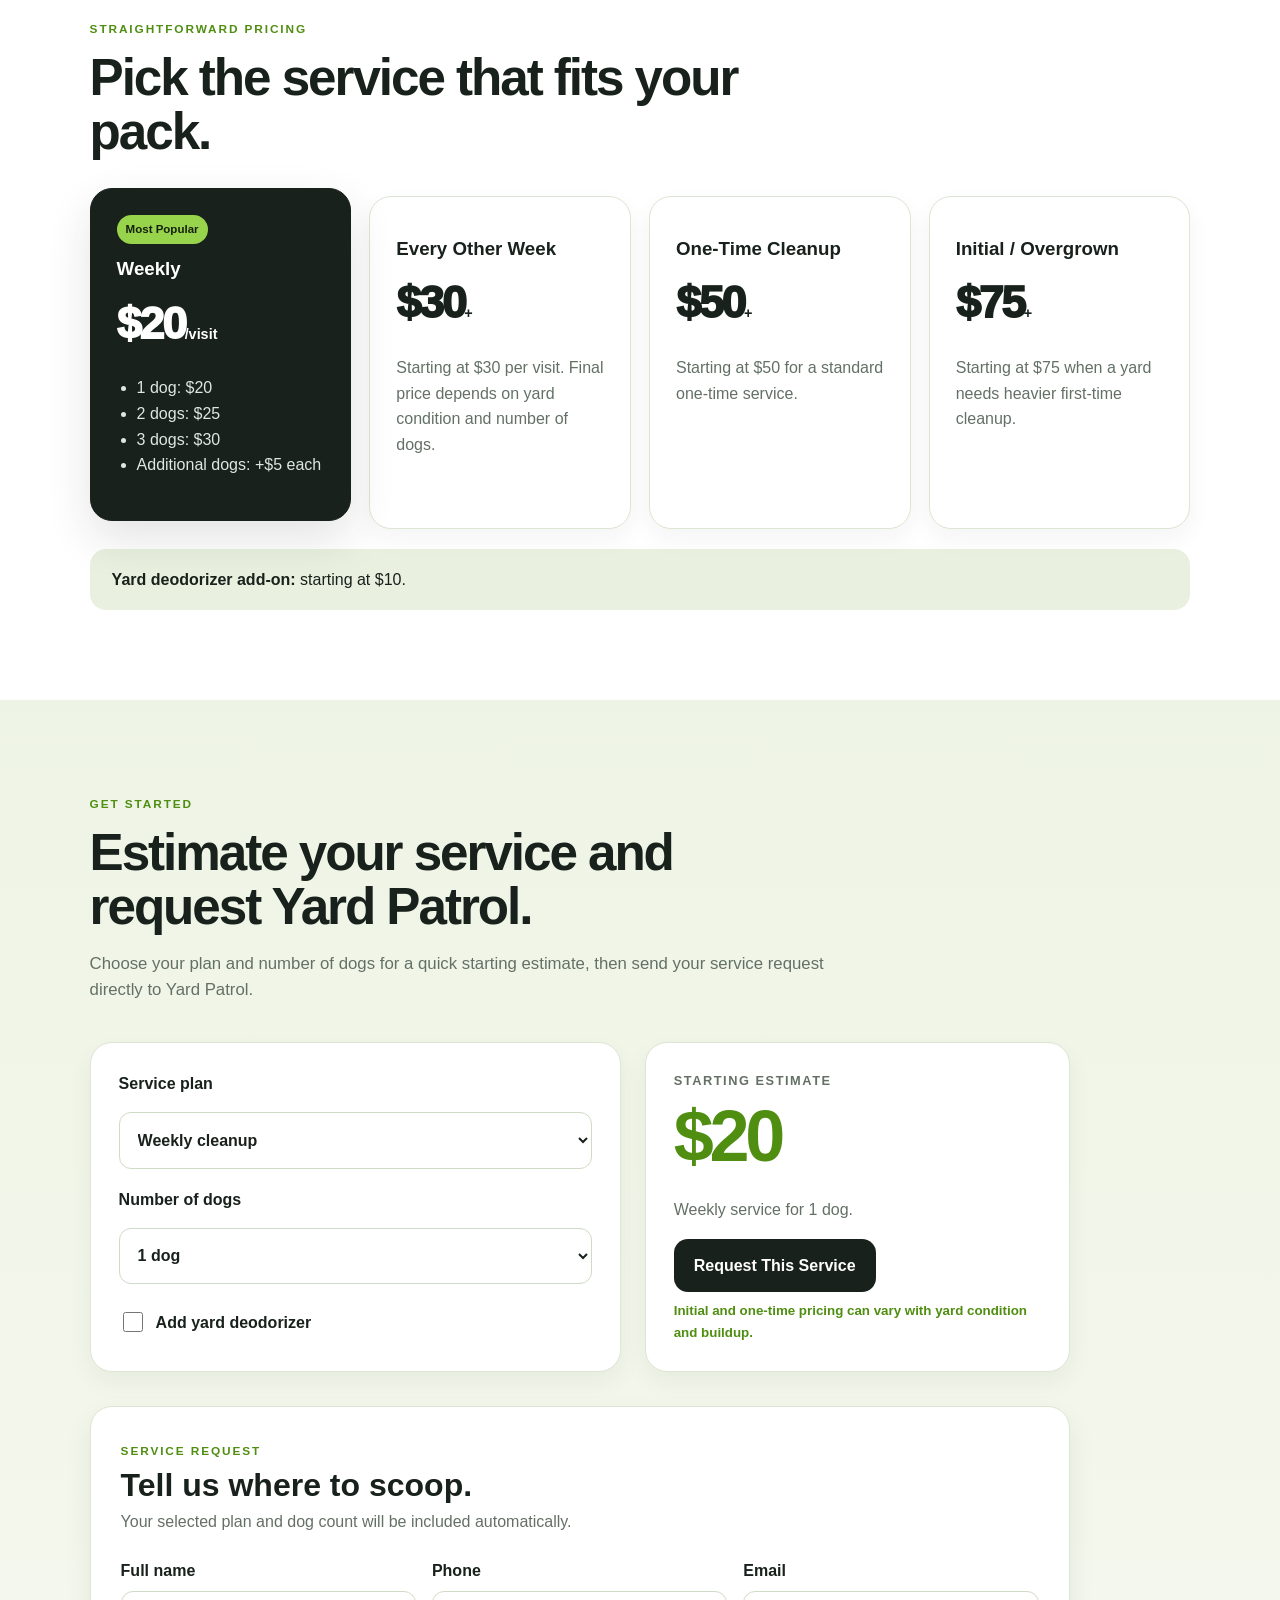
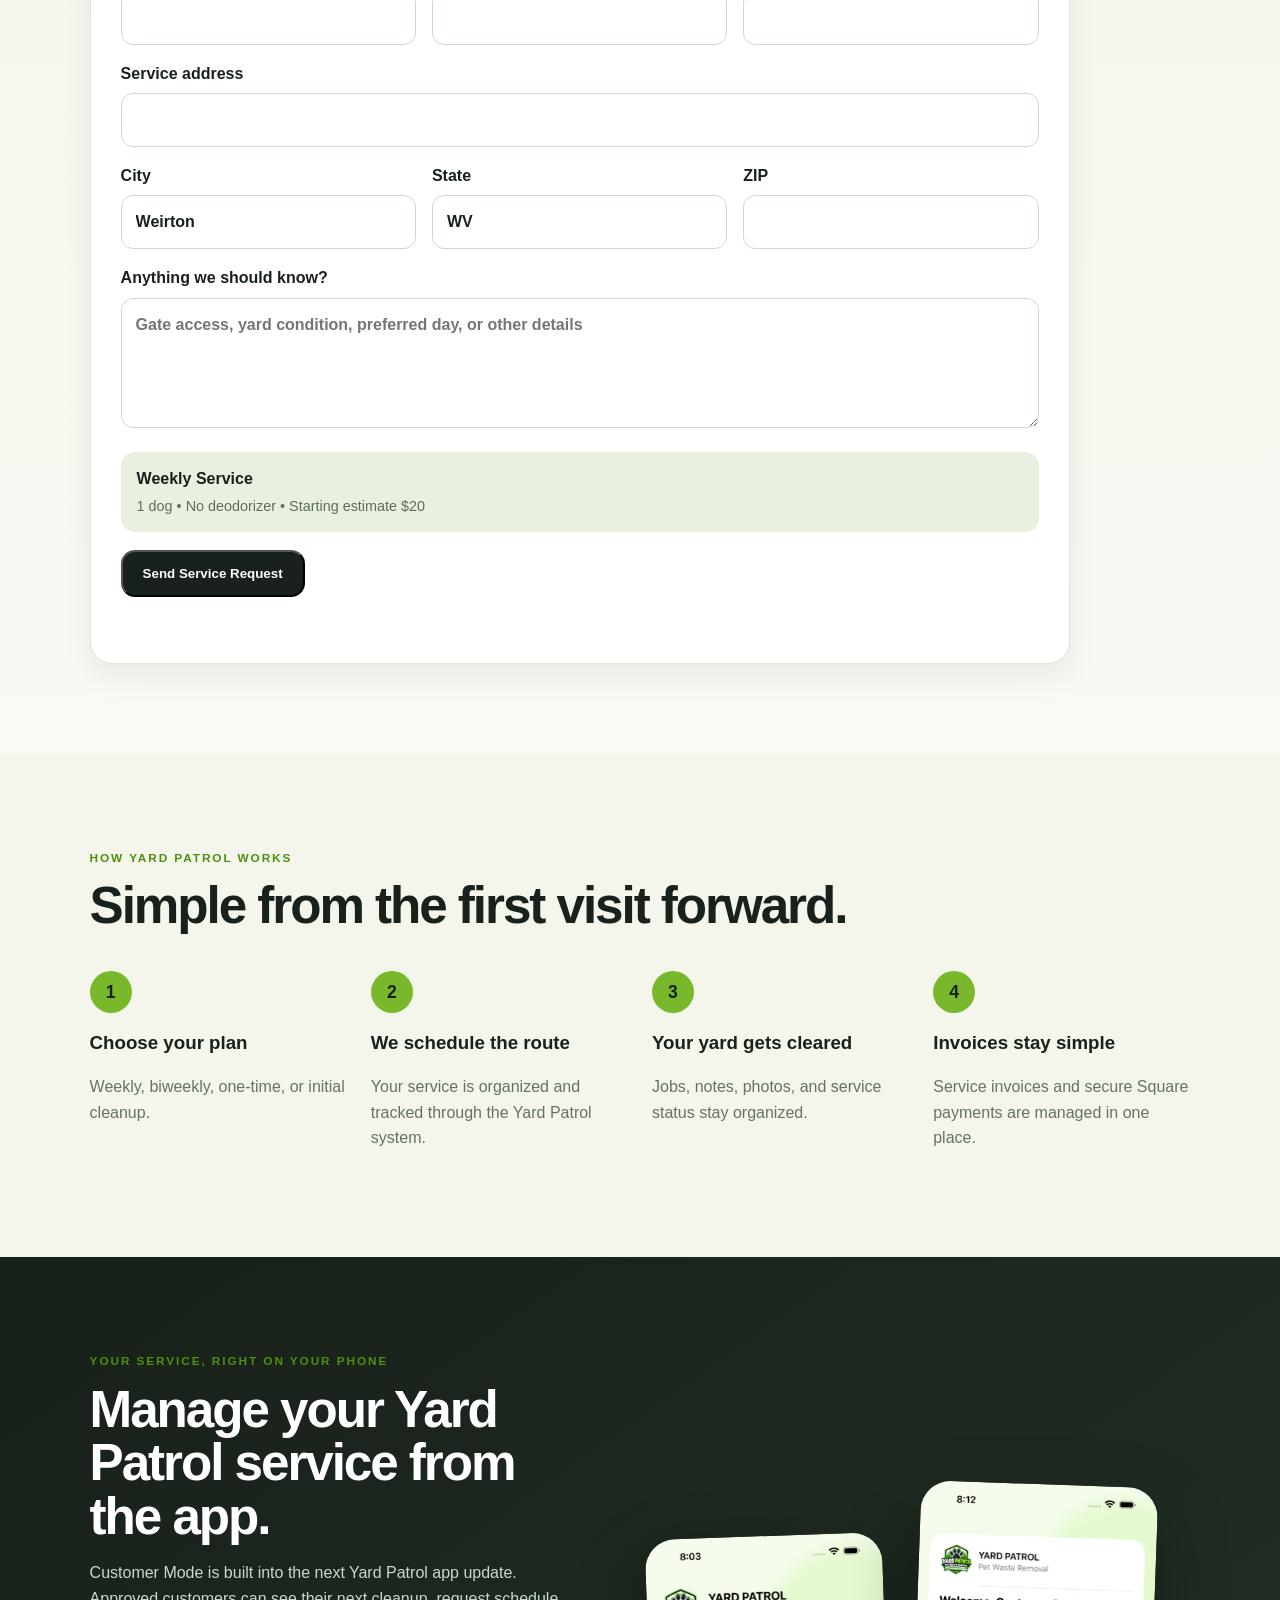
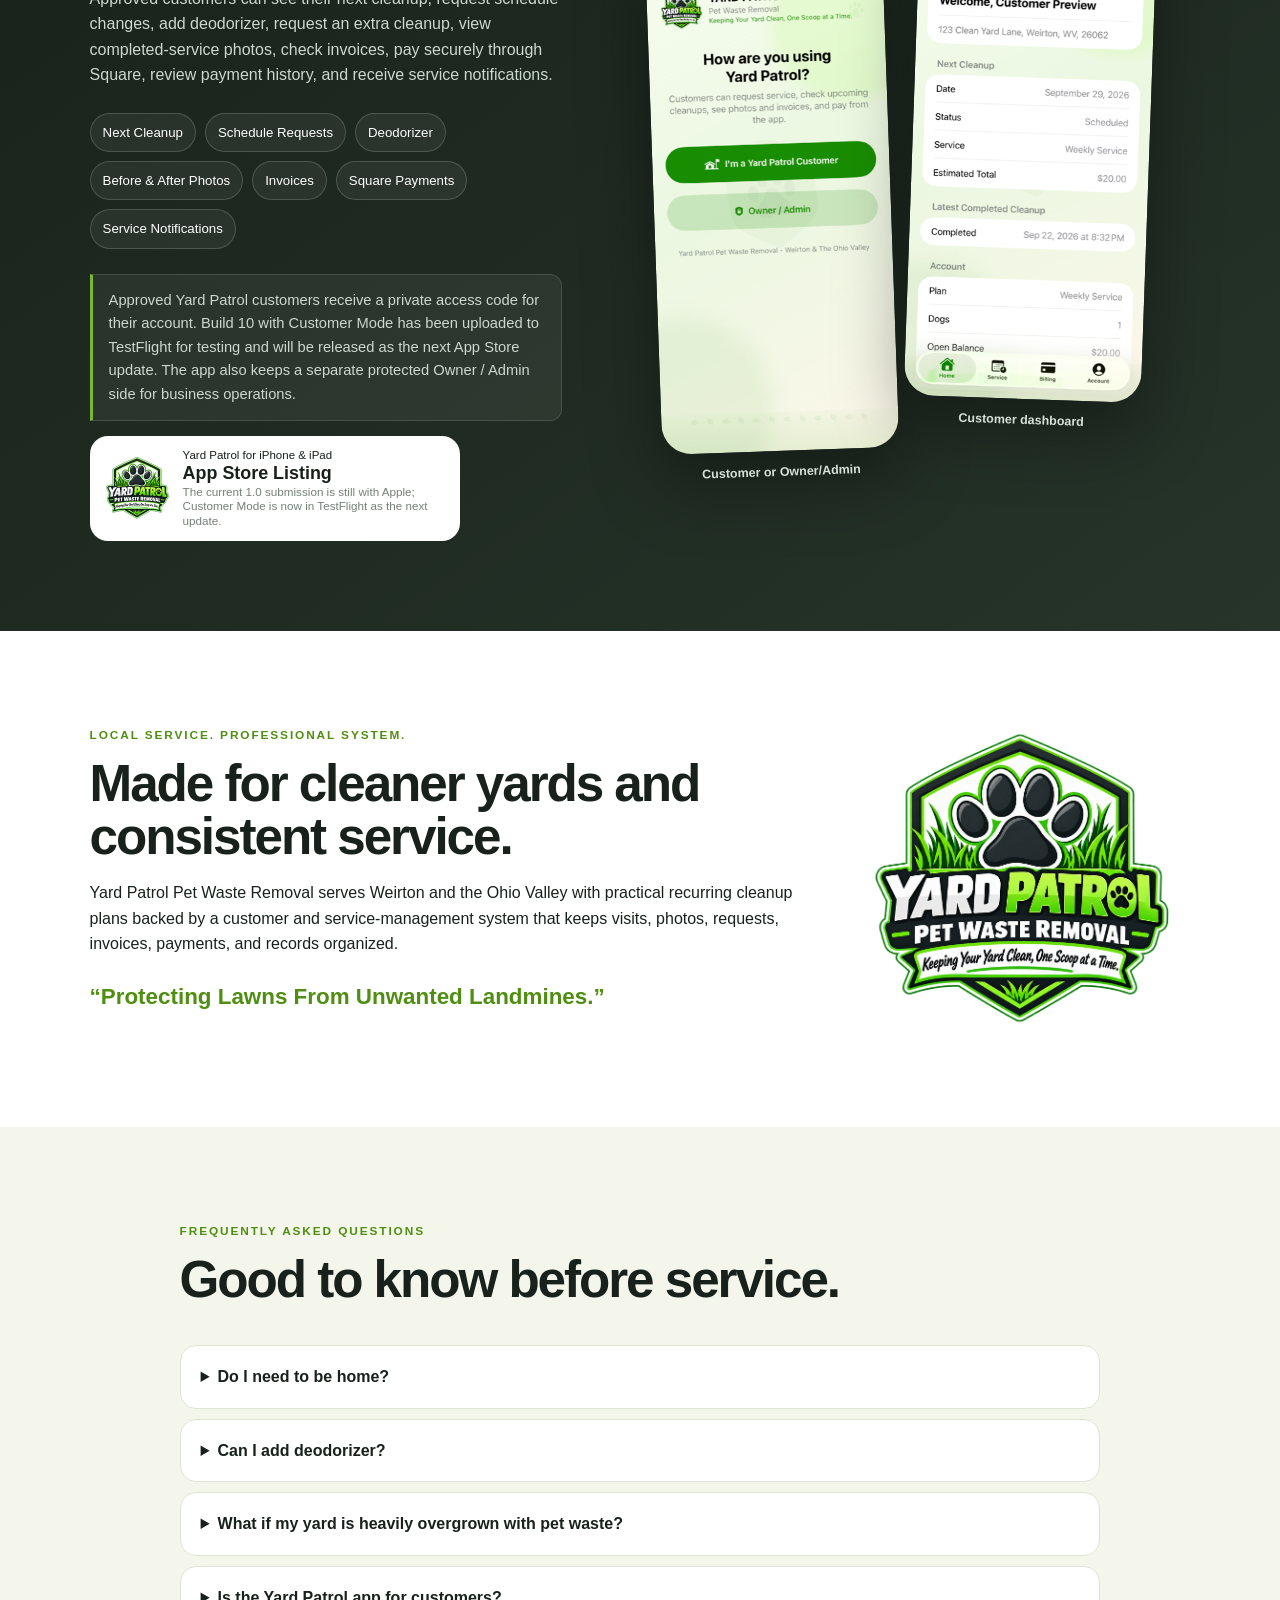
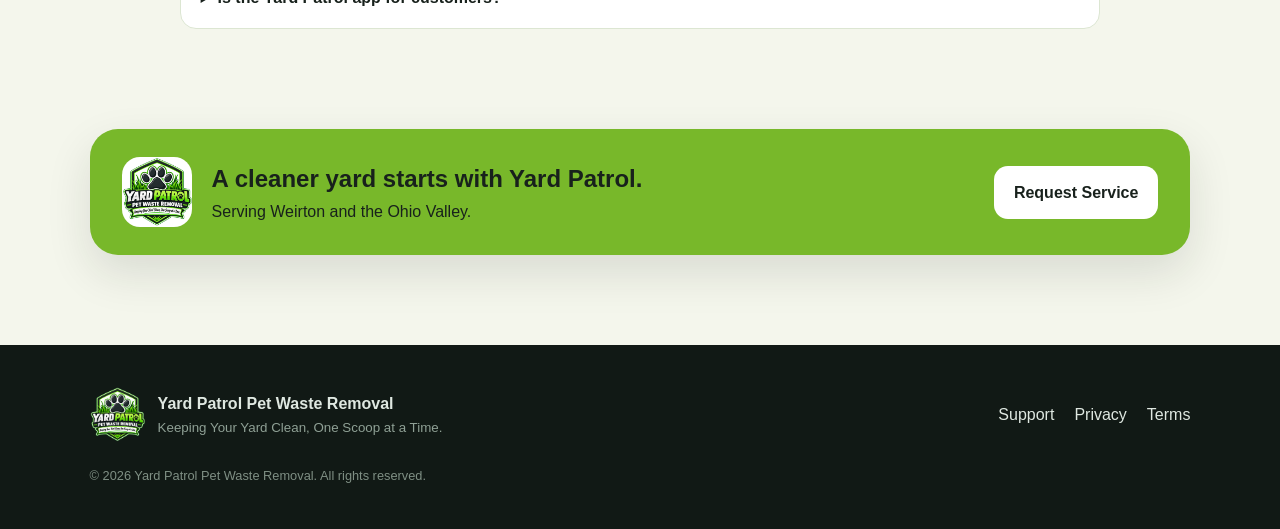
==== commit 0bcffab7: "Update Yard Patrol Build 10 TestFlight status" ====
--- a/index.html
+++ b/index.html
@@ -6,7 +6,7 @@
 <section id="pricing" class="section alt"><div class="section-head"><span class="eyebrow">Straightforward pricing</span><h2>Pick the service that fits your pack.</h2></div><div class="pricing-grid"><article class="price-card featured"><span class="badge">Most Popular</span><h3>Weekly</h3><div class="price">$20<span>/visit</span></div><ul><li>1 dog: $20</li><li>2 dogs: $25</li><li>3 dogs: $30</li><li>Additional dogs: +$5 each</li></ul></article><article class="price-card"><h3>Every Other Week</h3><div class="price">$30<span>+</span></div><p>Starting at $30 per visit. Final price depends on yard condition and number of dogs.</p></article><article class="price-card"><h3>One-Time Cleanup</h3><div class="price">$50<span>+</span></div><p>Starting at $50 for a standard one-time service.</p></article><article class="price-card"><h3>Initial / Overgrown</h3><div class="price">$75<span>+</span></div><p>Starting at $75 when a yard needs heavier first-time cleanup.</p></article></div><div class="addon"><strong>Yard deodorizer add-on:</strong> starting at $10.</div></section>
 <section id="get-started" class="section estimator"><div class="section-head"><span class="eyebrow">Get started</span><h2>Estimate your service and request Yard Patrol.</h2><p>Choose your plan and number of dogs for a quick starting estimate, then send your service request directly to Yard Patrol.</p></div><div class="estimate-wrap"><form id="estimate-form" class="estimate-form"><label>Service plan<select id="estimate-plan"><option value="weekly">Weekly cleanup</option><option value="biweekly">Every other week</option><option value="one-time">One-time cleanup</option><option value="initial">Initial / overgrown cleanup</option></select></label><label>Number of dogs<select id="estimate-dogs"><option value="1">1 dog</option><option value="2">2 dogs</option><option value="3">3 dogs</option><option value="4">4 dogs</option><option value="5">5 dogs</option><option value="6">6 dogs</option></select></label><label class="check-row"><input id="estimate-deodorizer" type="checkbox"> Add yard deodorizer</label></form><div class="estimate-result"><span>Starting estimate</span><strong id="estimate-price">$20</strong><p id="estimate-note">Weekly service for 1 dog.</p><a href="#service-request" class="btn primary">Request This Service</a><small>Initial and one-time pricing can vary with yard condition and buildup.</small></div></div><form id="service-request" class="service-request-form"><div class="request-intro"><span class="eyebrow">Service request</span><h3>Tell us where to scoop.</h3><p>Your selected plan and dog count will be included automatically.</p></div><div class="request-fields"><label>Full name<input id="request-name" name="fullName" autocomplete="name" required></label><label>Phone<input id="request-phone" name="phone" type="tel" autocomplete="tel"></label><label>Email<input id="request-email" name="email" type="email" autocomplete="email"></label><label class="wide">Service address<input id="request-address" name="serviceAddress" autocomplete="street-address" required></label><label>City<input id="request-city" name="city" value="Weirton" autocomplete="address-level2" required></label><label>State<input id="request-state" name="state" value="WV" autocomplete="address-level1" required></label><label>ZIP<input id="request-zip" name="zip" inputmode="numeric" autocomplete="postal-code"></label><label class="wide">Anything we should know?<textarea id="request-notes" name="notes" rows="4" placeholder="Gate access, yard condition, preferred day, or other details"></textarea></label></div><div class="request-summary" id="request-summary"></div><button id="submit-request" type="submit" class="btn primary">Send Service Request</button><p id="request-status" class="request-status" aria-live="polite"></p></form></section>
 <section class="section process"><div class="section-head"><span class="eyebrow">How Yard Patrol works</span><h2>Simple from the first visit forward.</h2></div><div class="steps"><div><b>1</b><h3>Choose your plan</h3><p>Weekly, biweekly, one-time, or initial cleanup.</p></div><div><b>2</b><h3>We schedule the route</h3><p>Your service is organized and tracked through the Yard Patrol system.</p></div><div><b>3</b><h3>Your yard gets cleared</h3><p>Jobs, notes, photos, and service status stay organized.</p></div><div><b>4</b><h3>Invoices stay simple</h3><p>Service invoices and secure Square payments are managed in one place.</p></div></div></section>
-<section id="app" class="section app-section"><div class="app-copy"><span class="eyebrow">Your service, right on your phone</span><h2>Manage your Yard Patrol service from the app.</h2><p>Customer Mode is built into the next Yard Patrol app update. Approved customers can see their next cleanup, request schedule changes, add deodorizer, request an extra cleanup, view completed-service photos, check invoices, pay securely through Square, review payment history, and receive service notifications.</p><div class="feature-pills"><span>Next Cleanup</span><span>Schedule Requests</span><span>Deodorizer</span><span>Before &amp; After Photos</span><span>Invoices</span><span>Square Payments</span><span>Service Notifications</span></div><p class="app-access-note">Approved Yard Patrol customers receive a private access code for their account. Build 10 with Customer Mode is currently being prepared for TestFlight and will be released as the next App Store update. The app also keeps a separate protected Owner / Admin side for business operations.</p><a class="app-store-card" href="https://apps.apple.com/app/id6816334689" target="_blank" rel="noopener"><img src="assets/app-icon.png" alt="Yard Patrol app icon"><span><small>Yard Patrol for iPhone &amp; iPad</small><strong>App Store Listing</strong><em>Current 1.0 submission is still with Apple; Customer Mode is coming in the next update.</em></span></a></div><div class="screens customer-screens"><figure><img src="assets/customer-entry.png" alt="Yard Patrol app mode selection"><figcaption>Customer or Owner/Admin</figcaption></figure><figure><img src="assets/customer-dashboard.png" alt="Yard Patrol customer dashboard showing next cleanup and account details"><figcaption>Customer dashboard</figcaption></figure></div></section>
+<section id="app" class="section app-section"><div class="app-copy"><span class="eyebrow">Your service, right on your phone</span><h2>Manage your Yard Patrol service from the app.</h2><p>Customer Mode is built into the next Yard Patrol app update. Approved customers can see their next cleanup, request schedule changes, add deodorizer, request an extra cleanup, view completed-service photos, check invoices, pay securely through Square, review payment history, and receive service notifications.</p><div class="feature-pills"><span>Next Cleanup</span><span>Schedule Requests</span><span>Deodorizer</span><span>Before &amp; After Photos</span><span>Invoices</span><span>Square Payments</span><span>Service Notifications</span></div><p class="app-access-note">Approved Yard Patrol customers receive a private access code for their account. Build 10 with Customer Mode has been uploaded to TestFlight for testing and will be released as the next App Store update. The app also keeps a separate protected Owner / Admin side for business operations.</p><a class="app-store-card" href="https://apps.apple.com/app/id6816334689" target="_blank" rel="noopener"><img src="assets/app-icon.png" alt="Yard Patrol app icon"><span><small>Yard Patrol for iPhone &amp; iPad</small><strong>App Store Listing</strong><em>The current 1.0 submission is still with Apple; Customer Mode is now in TestFlight as the next update.</em></span></a></div><div class="screens customer-screens"><figure><img src="assets/customer-entry.png" alt="Yard Patrol app mode selection"><figcaption>Customer or Owner/Admin</figcaption></figure><figure><img src="assets/customer-dashboard.png" alt="Yard Patrol customer dashboard showing next cleanup and account details"><figcaption>Customer dashboard</figcaption></figure></div></section>
 <section id="about" class="section alt about"><div><span class="eyebrow">Local service. Professional system.</span><h2>Made for cleaner yards and consistent service.</h2><p>Yard Patrol Pet Waste Removal serves Weirton and the Ohio Valley with practical recurring cleanup plans backed by a customer and service-management system that keeps visits, photos, requests, invoices, payments, and records organized.</p><p class="quote">“Protecting Lawns From Unwanted Landmines.”</p></div><img src="assets/yardpatrol-logo.png" alt="Yard Patrol badge"></section>
 <section class="section faq"><div class="section-head"><span class="eyebrow">Frequently asked questions</span><h2>Good to know before service.</h2></div><details><summary>Do I need to be home?</summary><p>No. As long as the service area is safely accessible, recurring cleanup can be completed without you being home.</p></details><details><summary>Can I add deodorizer?</summary><p>Yes. Yard deodorizer starts at $10 and can be added to a cleanup visit.</p></details><details><summary>What if my yard is heavily overgrown with pet waste?</summary><p>Initial and overgrown cleanups start at $75. Pricing can vary with yard size, number of dogs, and buildup.</p></details><details><summary>Is the Yard Patrol app for customers?</summary><p>Yes. Customer Mode is built into Build 10, the next app update. Approved customers will use a private Yard Patrol access code to manage service, requests, photos, invoices, payments, and notifications. The current 1.0 App Store submission is still with Apple.</p></details></section>
 <section class="cta"><img src="assets/app-icon.png" alt=""><div><h2>A cleaner yard starts with Yard Patrol.</h2><p>Serving Weirton and the Ohio Valley.</p></div><a class="btn light" href="#get-started">Request Service</a></section></main>
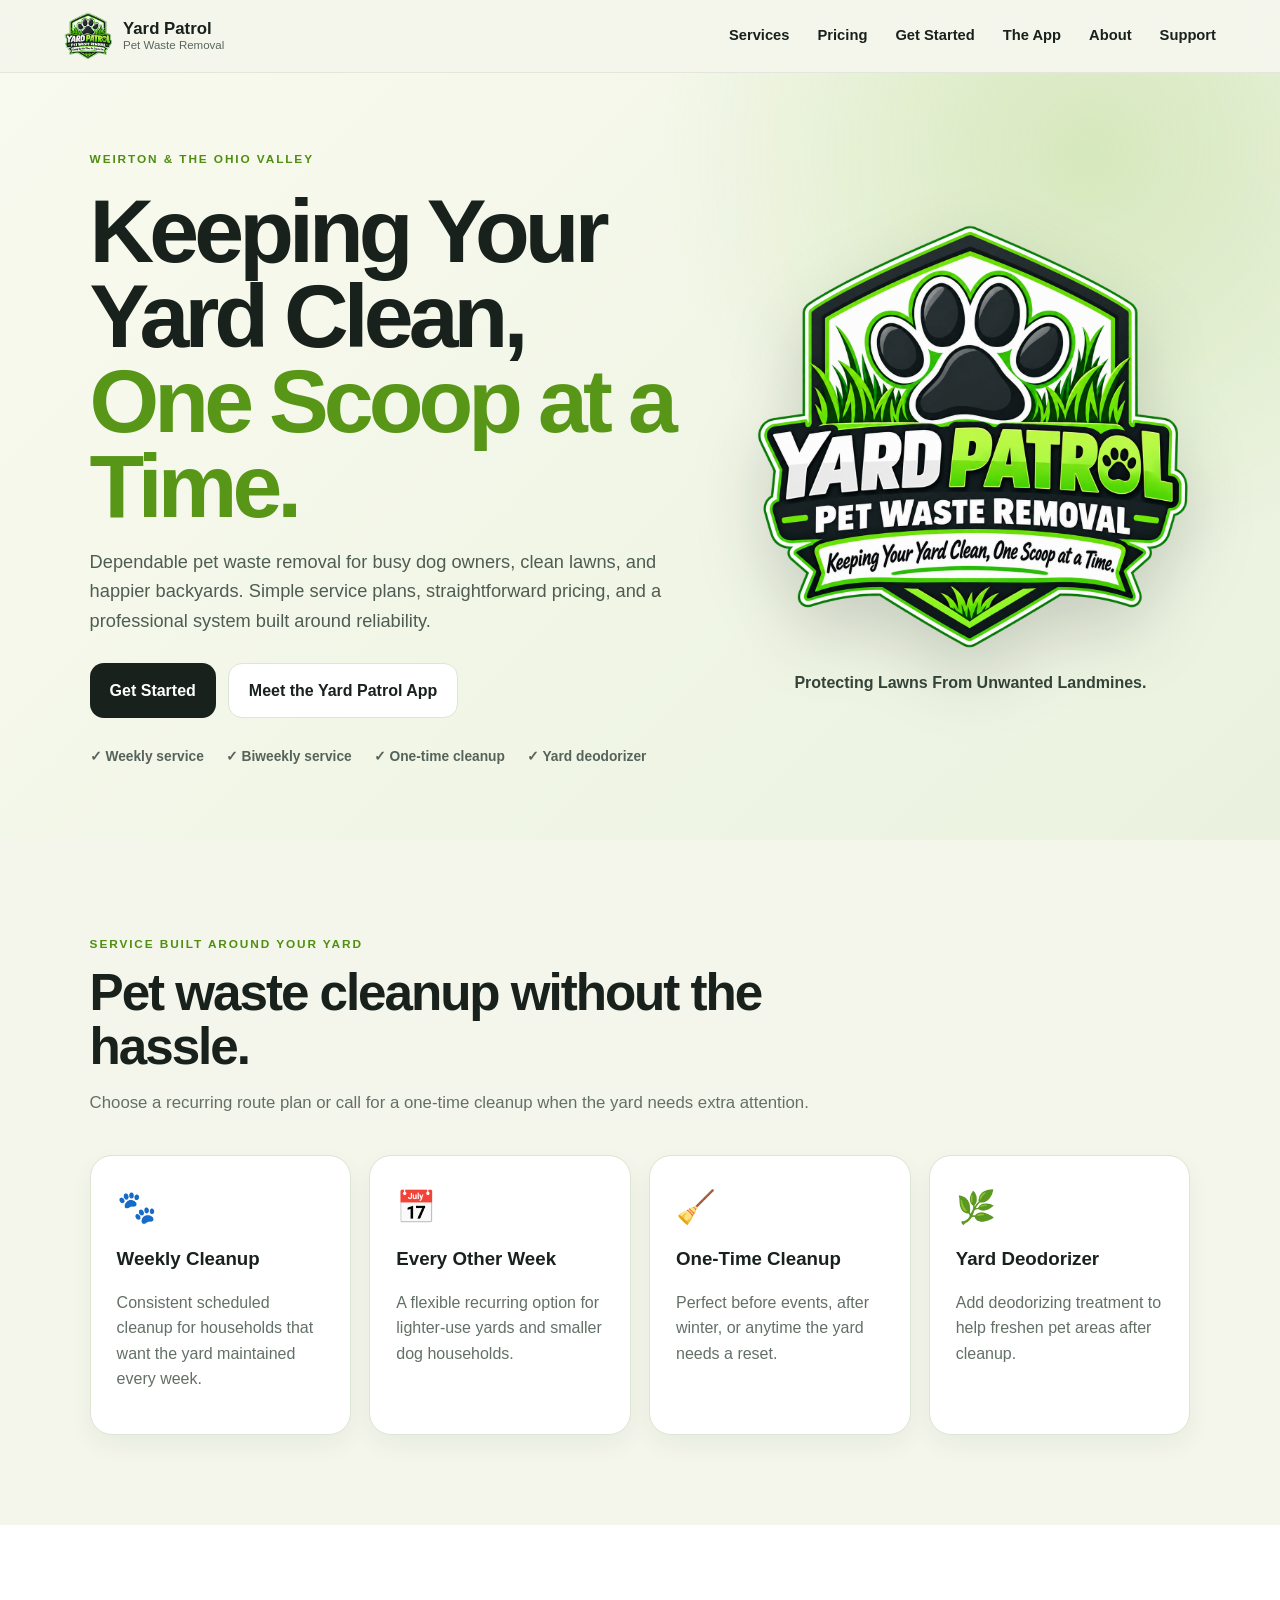
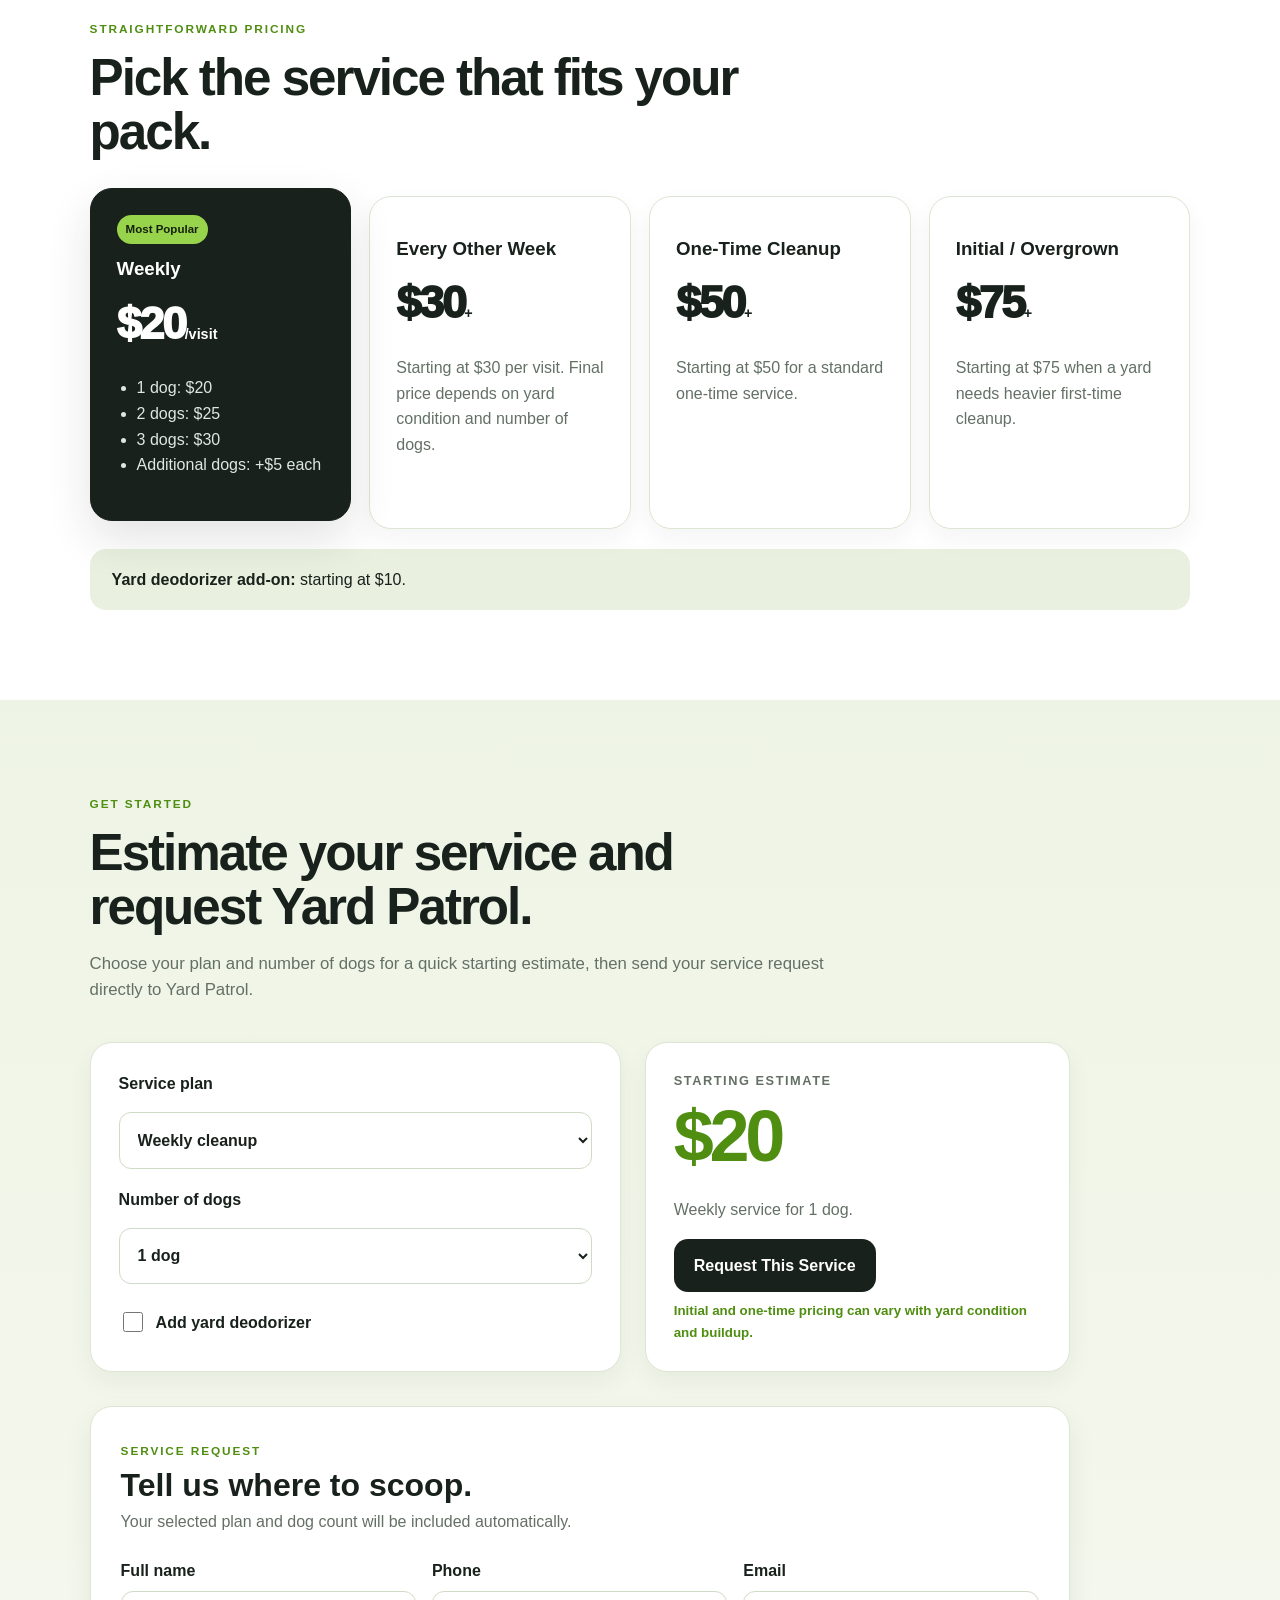
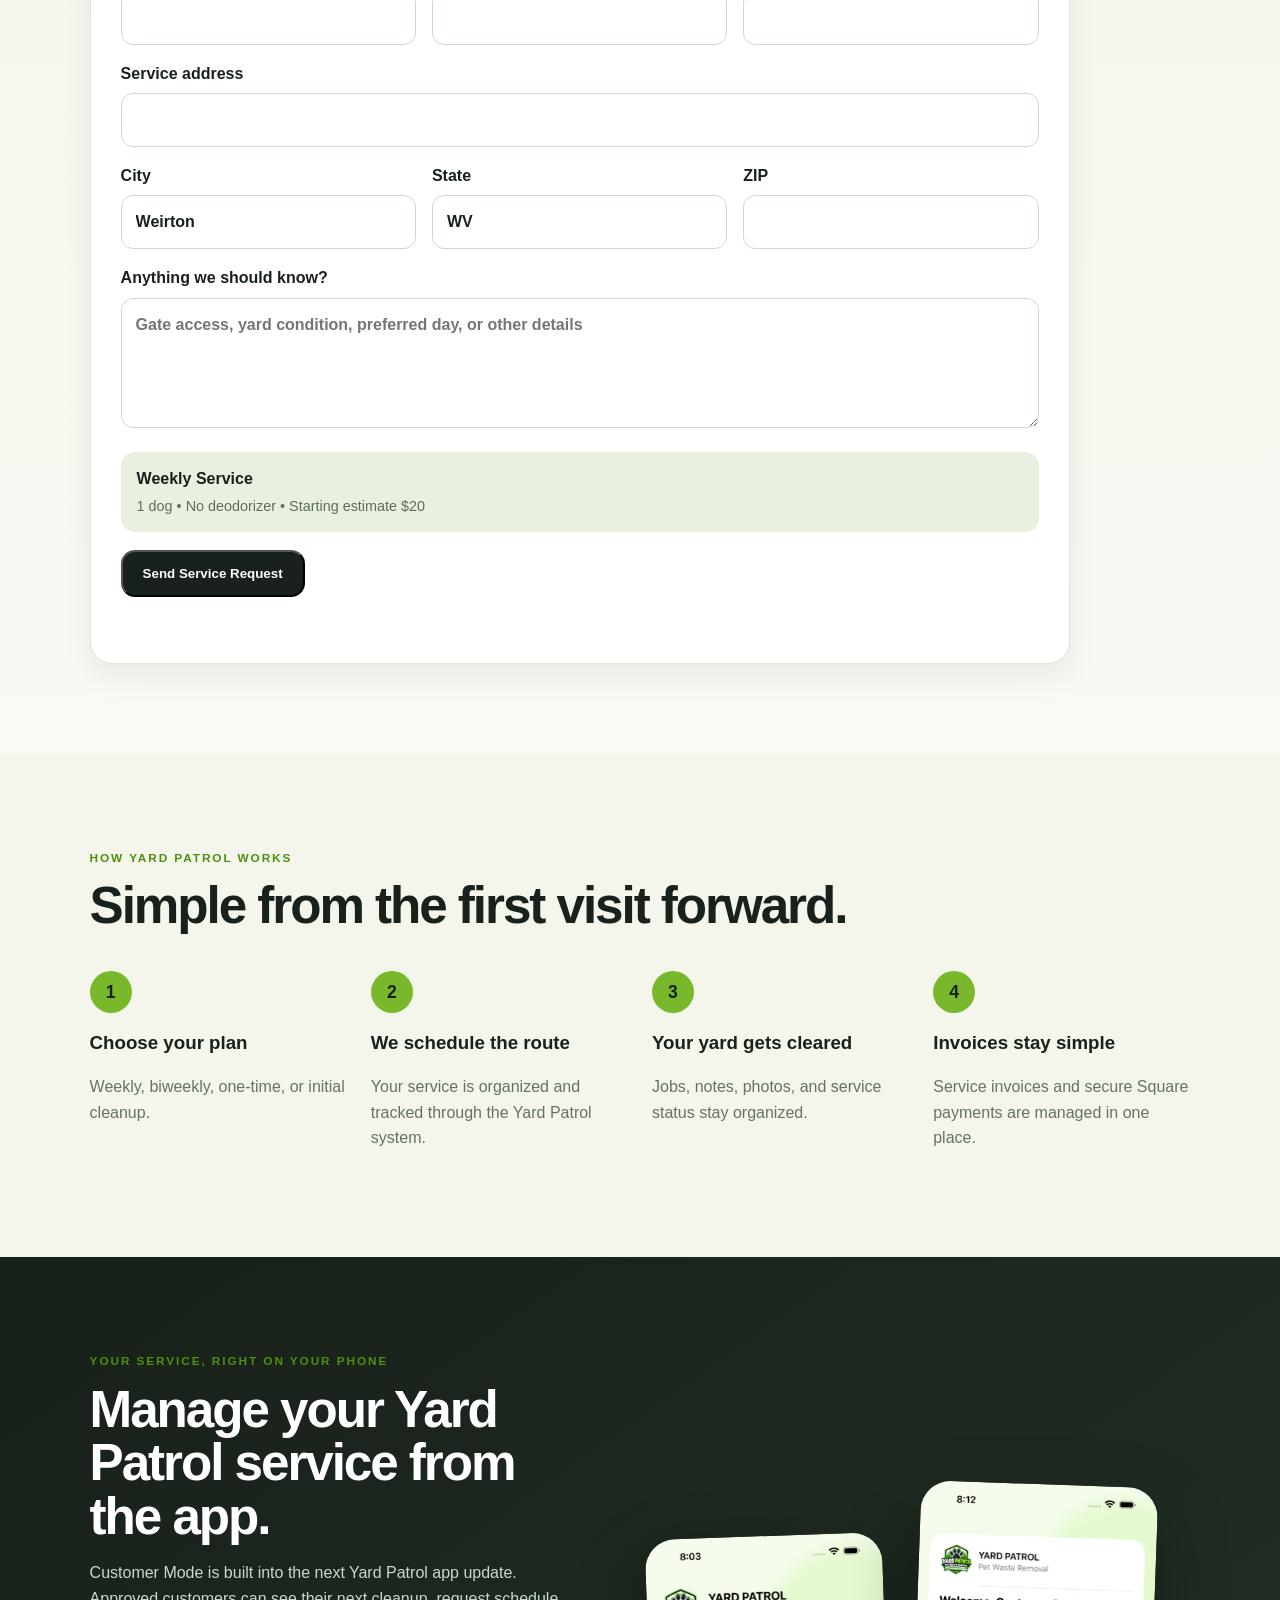
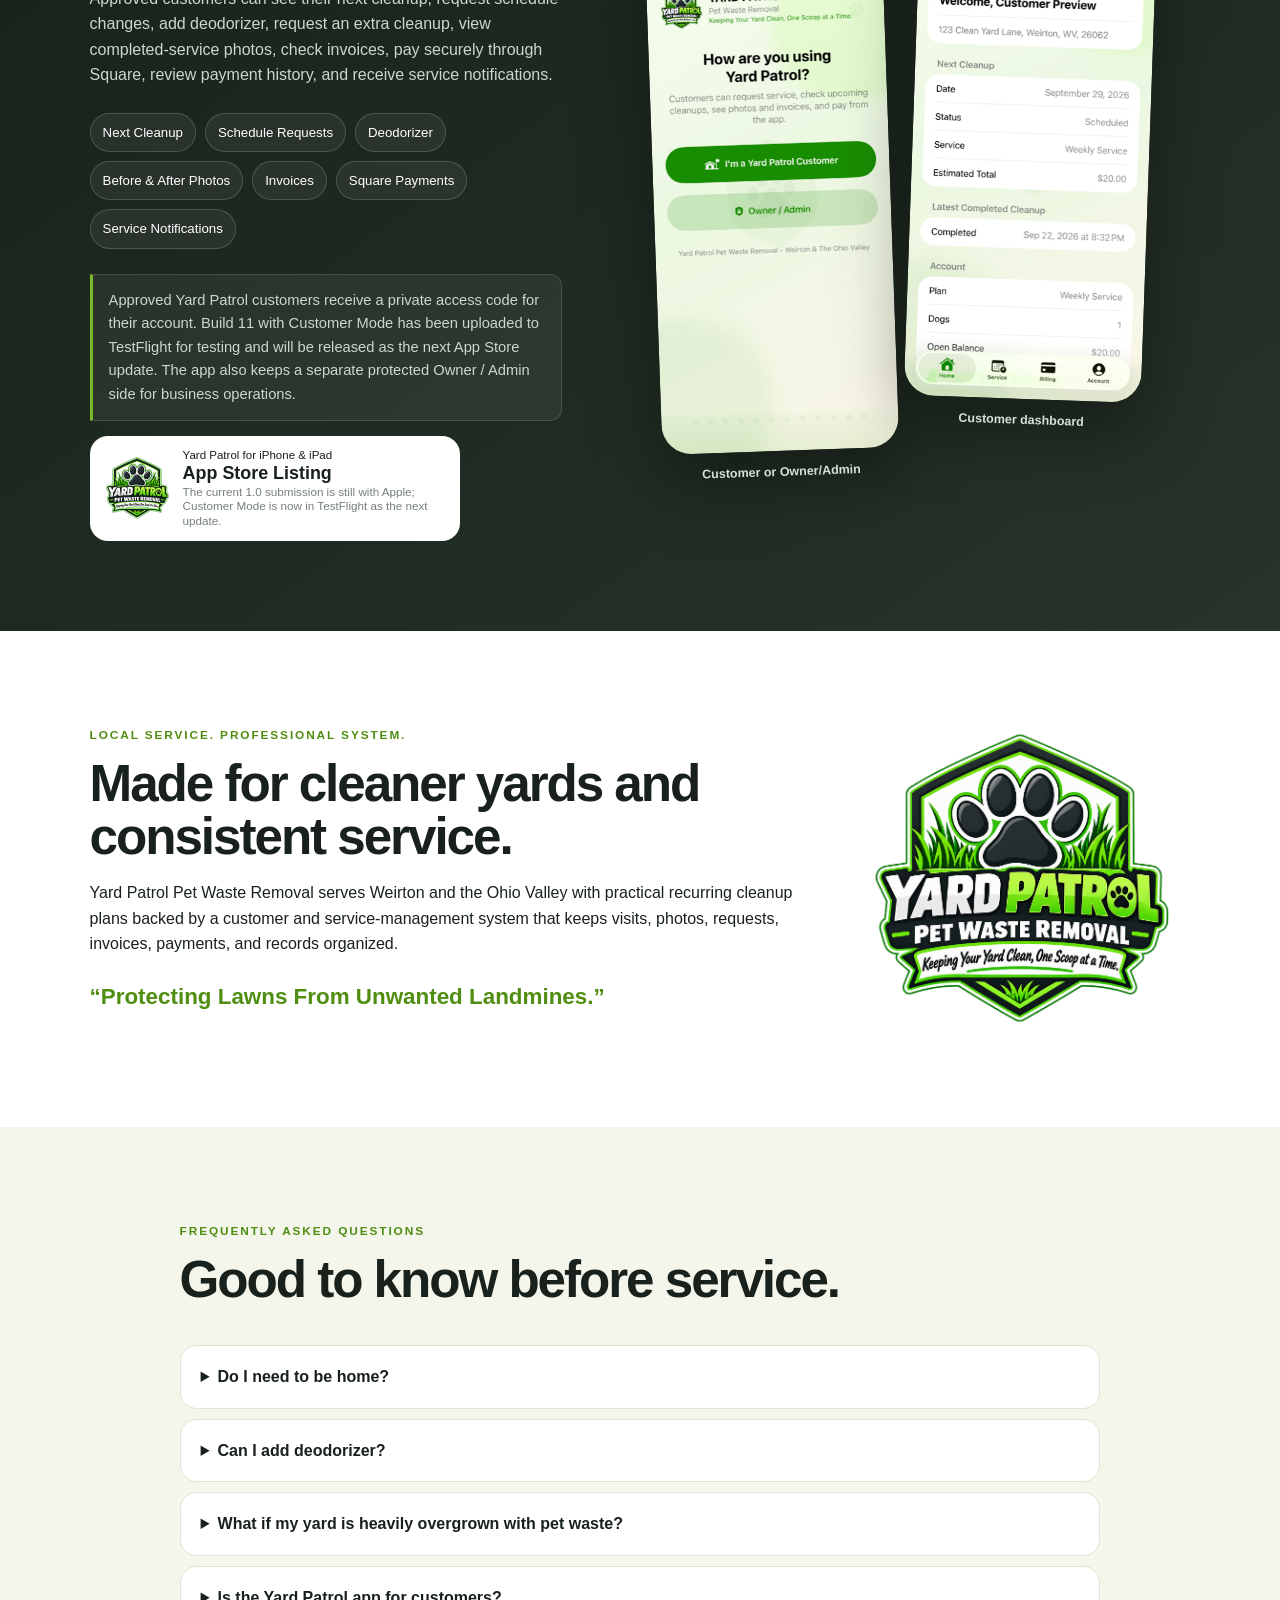
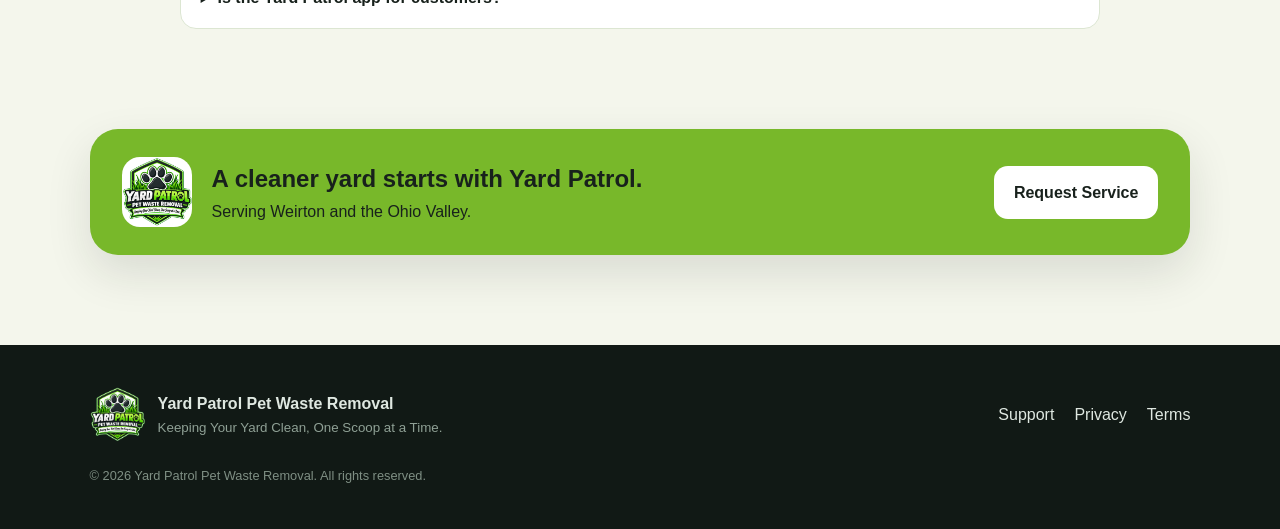
==== commit 46aedeb3: "Update Yard Patrol customer release to Build 11" ====
--- a/index.html
+++ b/index.html
@@ -6,8 +6,8 @@
 <section id="pricing" class="section alt"><div class="section-head"><span class="eyebrow">Straightforward pricing</span><h2>Pick the service that fits your pack.</h2></div><div class="pricing-grid"><article class="price-card featured"><span class="badge">Most Popular</span><h3>Weekly</h3><div class="price">$20<span>/visit</span></div><ul><li>1 dog: $20</li><li>2 dogs: $25</li><li>3 dogs: $30</li><li>Additional dogs: +$5 each</li></ul></article><article class="price-card"><h3>Every Other Week</h3><div class="price">$30<span>+</span></div><p>Starting at $30 per visit. Final price depends on yard condition and number of dogs.</p></article><article class="price-card"><h3>One-Time Cleanup</h3><div class="price">$50<span>+</span></div><p>Starting at $50 for a standard one-time service.</p></article><article class="price-card"><h3>Initial / Overgrown</h3><div class="price">$75<span>+</span></div><p>Starting at $75 when a yard needs heavier first-time cleanup.</p></article></div><div class="addon"><strong>Yard deodorizer add-on:</strong> starting at $10.</div></section>
 <section id="get-started" class="section estimator"><div class="section-head"><span class="eyebrow">Get started</span><h2>Estimate your service and request Yard Patrol.</h2><p>Choose your plan and number of dogs for a quick starting estimate, then send your service request directly to Yard Patrol.</p></div><div class="estimate-wrap"><form id="estimate-form" class="estimate-form"><label>Service plan<select id="estimate-plan"><option value="weekly">Weekly cleanup</option><option value="biweekly">Every other week</option><option value="one-time">One-time cleanup</option><option value="initial">Initial / overgrown cleanup</option></select></label><label>Number of dogs<select id="estimate-dogs"><option value="1">1 dog</option><option value="2">2 dogs</option><option value="3">3 dogs</option><option value="4">4 dogs</option><option value="5">5 dogs</option><option value="6">6 dogs</option></select></label><label class="check-row"><input id="estimate-deodorizer" type="checkbox"> Add yard deodorizer</label></form><div class="estimate-result"><span>Starting estimate</span><strong id="estimate-price">$20</strong><p id="estimate-note">Weekly service for 1 dog.</p><a href="#service-request" class="btn primary">Request This Service</a><small>Initial and one-time pricing can vary with yard condition and buildup.</small></div></div><form id="service-request" class="service-request-form"><div class="request-intro"><span class="eyebrow">Service request</span><h3>Tell us where to scoop.</h3><p>Your selected plan and dog count will be included automatically.</p></div><div class="request-fields"><label>Full name<input id="request-name" name="fullName" autocomplete="name" required></label><label>Phone<input id="request-phone" name="phone" type="tel" autocomplete="tel"></label><label>Email<input id="request-email" name="email" type="email" autocomplete="email"></label><label class="wide">Service address<input id="request-address" name="serviceAddress" autocomplete="street-address" required></label><label>City<input id="request-city" name="city" value="Weirton" autocomplete="address-level2" required></label><label>State<input id="request-state" name="state" value="WV" autocomplete="address-level1" required></label><label>ZIP<input id="request-zip" name="zip" inputmode="numeric" autocomplete="postal-code"></label><label class="wide">Anything we should know?<textarea id="request-notes" name="notes" rows="4" placeholder="Gate access, yard condition, preferred day, or other details"></textarea></label></div><div class="request-summary" id="request-summary"></div><button id="submit-request" type="submit" class="btn primary">Send Service Request</button><p id="request-status" class="request-status" aria-live="polite"></p></form></section>
 <section class="section process"><div class="section-head"><span class="eyebrow">How Yard Patrol works</span><h2>Simple from the first visit forward.</h2></div><div class="steps"><div><b>1</b><h3>Choose your plan</h3><p>Weekly, biweekly, one-time, or initial cleanup.</p></div><div><b>2</b><h3>We schedule the route</h3><p>Your service is organized and tracked through the Yard Patrol system.</p></div><div><b>3</b><h3>Your yard gets cleared</h3><p>Jobs, notes, photos, and service status stay organized.</p></div><div><b>4</b><h3>Invoices stay simple</h3><p>Service invoices and secure Square payments are managed in one place.</p></div></div></section>
-<section id="app" class="section app-section"><div class="app-copy"><span class="eyebrow">Your service, right on your phone</span><h2>Manage your Yard Patrol service from the app.</h2><p>Customer Mode is built into the next Yard Patrol app update. Approved customers can see their next cleanup, request schedule changes, add deodorizer, request an extra cleanup, view completed-service photos, check invoices, pay securely through Square, review payment history, and receive service notifications.</p><div class="feature-pills"><span>Next Cleanup</span><span>Schedule Requests</span><span>Deodorizer</span><span>Before &amp; After Photos</span><span>Invoices</span><span>Square Payments</span><span>Service Notifications</span></div><p class="app-access-note">Approved Yard Patrol customers receive a private access code for their account. Build 10 with Customer Mode has been uploaded to TestFlight for testing and will be released as the next App Store update. The app also keeps a separate protected Owner / Admin side for business operations.</p><a class="app-store-card" href="https://apps.apple.com/app/id6816334689" target="_blank" rel="noopener"><img src="assets/app-icon.png" alt="Yard Patrol app icon"><span><small>Yard Patrol for iPhone &amp; iPad</small><strong>App Store Listing</strong><em>The current 1.0 submission is still with Apple; Customer Mode is now in TestFlight as the next update.</em></span></a></div><div class="screens customer-screens"><figure><img src="assets/customer-entry.png" alt="Yard Patrol app mode selection"><figcaption>Customer or Owner/Admin</figcaption></figure><figure><img src="assets/customer-dashboard.png" alt="Yard Patrol customer dashboard showing next cleanup and account details"><figcaption>Customer dashboard</figcaption></figure></div></section>
+<section id="app" class="section app-section"><div class="app-copy"><span class="eyebrow">Your service, right on your phone</span><h2>Manage your Yard Patrol service from the app.</h2><p>Customer Mode is built into the next Yard Patrol app update. Approved customers can see their next cleanup, request schedule changes, add deodorizer, request an extra cleanup, view completed-service photos, check invoices, pay securely through Square, review payment history, and receive service notifications.</p><div class="feature-pills"><span>Next Cleanup</span><span>Schedule Requests</span><span>Deodorizer</span><span>Before &amp; After Photos</span><span>Invoices</span><span>Square Payments</span><span>Service Notifications</span></div><p class="app-access-note">Approved Yard Patrol customers receive a private access code for their account. Build 11 with Customer Mode has been uploaded to TestFlight for testing and will be released as the next App Store update. The app also keeps a separate protected Owner / Admin side for business operations.</p><a class="app-store-card" href="https://apps.apple.com/app/id6816334689" target="_blank" rel="noopener"><img src="assets/app-icon.png" alt="Yard Patrol app icon"><span><small>Yard Patrol for iPhone &amp; iPad</small><strong>App Store Listing</strong><em>The current 1.0 submission is still with Apple; Customer Mode is now in TestFlight as the next update.</em></span></a></div><div class="screens customer-screens"><figure><img src="assets/customer-entry.png" alt="Yard Patrol app mode selection"><figcaption>Customer or Owner/Admin</figcaption></figure><figure><img src="assets/customer-dashboard.png" alt="Yard Patrol customer dashboard showing next cleanup and account details"><figcaption>Customer dashboard</figcaption></figure></div></section>
 <section id="about" class="section alt about"><div><span class="eyebrow">Local service. Professional system.</span><h2>Made for cleaner yards and consistent service.</h2><p>Yard Patrol Pet Waste Removal serves Weirton and the Ohio Valley with practical recurring cleanup plans backed by a customer and service-management system that keeps visits, photos, requests, invoices, payments, and records organized.</p><p class="quote">“Protecting Lawns From Unwanted Landmines.”</p></div><img src="assets/yardpatrol-logo.png" alt="Yard Patrol badge"></section>
-<section class="section faq"><div class="section-head"><span class="eyebrow">Frequently asked questions</span><h2>Good to know before service.</h2></div><details><summary>Do I need to be home?</summary><p>No. As long as the service area is safely accessible, recurring cleanup can be completed without you being home.</p></details><details><summary>Can I add deodorizer?</summary><p>Yes. Yard deodorizer starts at $10 and can be added to a cleanup visit.</p></details><details><summary>What if my yard is heavily overgrown with pet waste?</summary><p>Initial and overgrown cleanups start at $75. Pricing can vary with yard size, number of dogs, and buildup.</p></details><details><summary>Is the Yard Patrol app for customers?</summary><p>Yes. Customer Mode is built into Build 10, the next app update. Approved customers will use a private Yard Patrol access code to manage service, requests, photos, invoices, payments, and notifications. The current 1.0 App Store submission is still with Apple.</p></details></section>
+<section class="section faq"><div class="section-head"><span class="eyebrow">Frequently asked questions</span><h2>Good to know before service.</h2></div><details><summary>Do I need to be home?</summary><p>No. As long as the service area is safely accessible, recurring cleanup can be completed without you being home.</p></details><details><summary>Can I add deodorizer?</summary><p>Yes. Yard deodorizer starts at $10 and can be added to a cleanup visit.</p></details><details><summary>What if my yard is heavily overgrown with pet waste?</summary><p>Initial and overgrown cleanups start at $75. Pricing can vary with yard size, number of dogs, and buildup.</p></details><details><summary>Is the Yard Patrol app for customers?</summary><p>Yes. Customer Mode is built into Build 11, the next app update. Approved customers will use a private Yard Patrol access code to manage service, requests, photos, invoices, payments, and notifications. The current 1.0 App Store submission is still with Apple.</p></details></section>
 <section class="cta"><img src="assets/app-icon.png" alt=""><div><h2>A cleaner yard starts with Yard Patrol.</h2><p>Serving Weirton and the Ohio Valley.</p></div><a class="btn light" href="#get-started">Request Service</a></section></main>
 <footer><div><img src="assets/yardpatrol-logo.png" alt=""><span><strong>Yard Patrol Pet Waste Removal</strong><small>Keeping Your Yard Clean, One Scoop at a Time.</small></span></div><nav><a href="support.html">Support</a><a href="privacy.html">Privacy</a><a href="terms.html">Terms</a></nav><p>© 2026 Yard Patrol Pet Waste Removal. All rights reserved.</p></footer><script src="app.js"></script></body></html>
